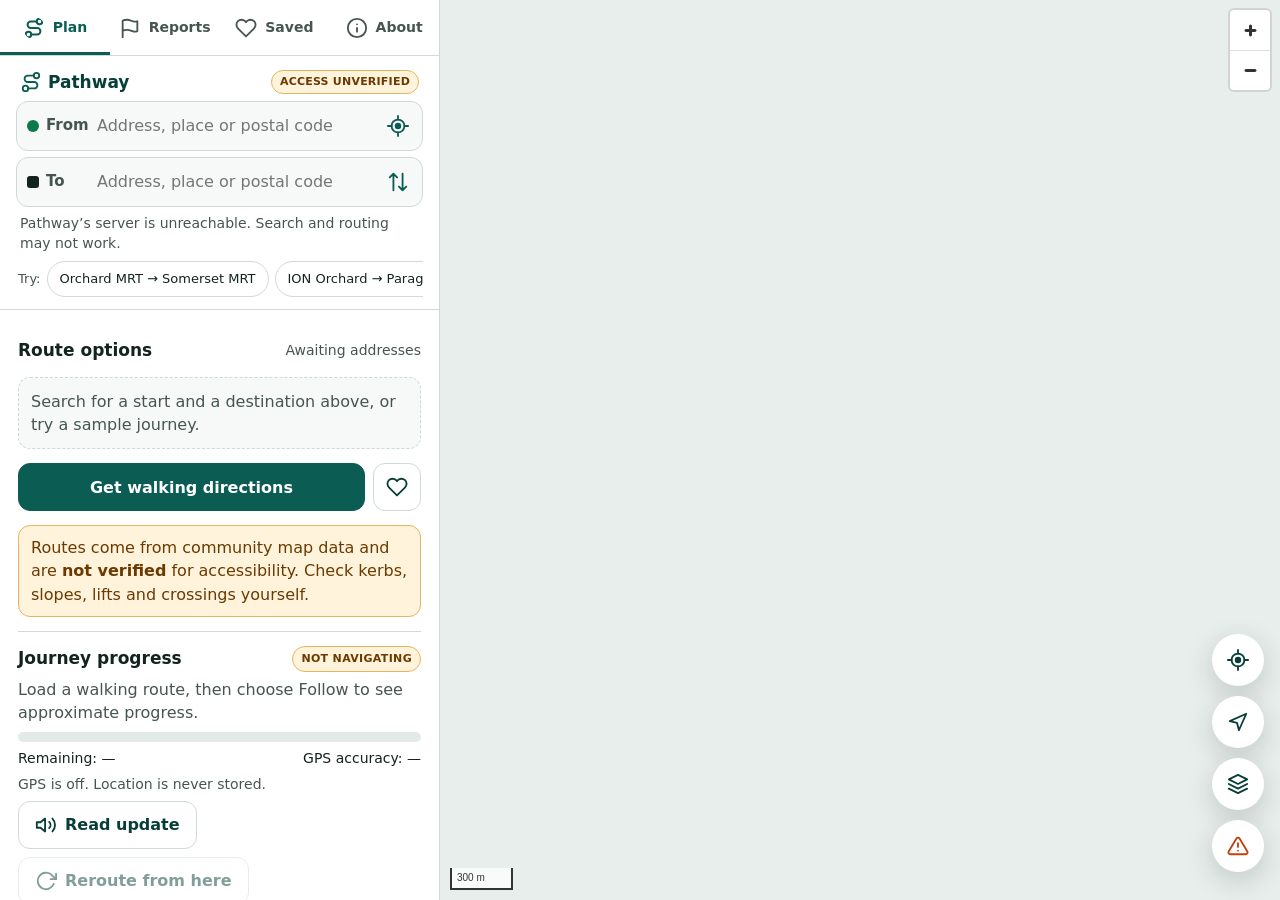
==== public/index.html @ 09c5657a "Make Pathway cloud-deployable, mobile-first and keyless by default Deployment - Move the static app " ====
<!doctype html>
<html lang="en-SG">
<head>
<meta charset="utf-8">
<meta name="viewport" content="width=device-width,initial-scale=1,viewport-fit=cover">
<meta name="theme-color" content="#0b5d53">
<meta name="description" content="Pathway: accessibility-first walking routes in Singapore. Compare step-free and standard routes, with honest information about what is and isn't verified.">
<title>Pathway — accessible walking routes in Singapore</title>
<link rel="icon" href="data:image/svg+xml,%3Csvg xmlns='http://www.w3.org/2000/svg' viewBox='0 0 32 32'%3E%3Crect width='32' height='32' rx='8' fill='%230b5d53'/%3E%3Cpath d='M9 23c4-1 4-6 7-8s7-1 7-6' stroke='white' stroke-width='3' fill='none' stroke-linecap='round'/%3E%3Ccircle cx='9' cy='23' r='2.5' fill='%23ffc35c'/%3E%3C/svg%3E">
<link rel="stylesheet" href="vendor/maplibre-gl-4.7.1/maplibre-gl.css">
<link rel="stylesheet" href="styles.css">
</head>
<body>
<svg width="0" height="0" style="position:absolute" aria-hidden="true" focusable="false">
 <defs>
  <symbol id="i-locate" viewBox="0 0 24 24"><circle cx="12" cy="12" r="7"/><circle cx="12" cy="12" r="2.5" fill="currentColor"/><path d="M12 1v4M12 19v4M1 12h4M19 12h4"/></symbol>
  <symbol id="i-nav" viewBox="0 0 24 24"><path d="M3 11 21 3l-8 18-2-8z"/></symbol>
  <symbol id="i-layers" viewBox="0 0 24 24"><path d="m12 2 10 5-10 5L2 7z"/><path d="m2 17 10 5 10-5M2 12l10 5 10-5"/></symbol>
  <symbol id="i-alert" viewBox="0 0 24 24"><path d="M10.3 3.9 1.8 18a2 2 0 0 0 1.7 3h17a2 2 0 0 0 1.7-3L13.7 3.9a2 2 0 0 0-3.4 0z"/><path d="M12 9v4M12 17h.01"/></symbol>
  <symbol id="i-swap" viewBox="0 0 24 24"><path d="M7 3v18M7 3 3 7M7 3l4 4M17 21V3M17 21l-4-4M17 21l4-4"/></symbol>
  <symbol id="i-heart" viewBox="0 0 24 24"><path d="M20.8 4.6a5.5 5.5 0 0 0-7.8 0L12 5.7l-1-1.1a5.5 5.5 0 0 0-7.8 7.8l1 1.1 7.8 7.7 7.8-7.7 1-1.1a5.5 5.5 0 0 0 0-7.8z"/></symbol>
  <symbol id="i-info" viewBox="0 0 24 24"><circle cx="12" cy="12" r="10"/><path d="M12 16v-4M12 8h.01"/></symbol>
  <symbol id="i-route" viewBox="0 0 24 24"><circle cx="6" cy="19" r="3"/><circle cx="18" cy="5" r="3"/><path d="M9 19h6.5a3.5 3.5 0 0 0 0-7h-7a3.5 3.5 0 0 1 0-7H15"/></symbol>
  <symbol id="i-close" viewBox="0 0 24 24"><path d="M18 6 6 18M6 6l12 12"/></symbol>
  <symbol id="i-speaker" viewBox="0 0 24 24"><path d="M11 5 6 9H2v6h4l5 4z"/><path d="M15.5 8.5a5 5 0 0 1 0 7M19 5a10 10 0 0 1 0 14"/></symbol>
  <symbol id="i-refresh" viewBox="0 0 24 24"><path d="M23 4v6h-6"/><path d="M20.5 15a9 9 0 1 1-2.1-9.4L23 10"/></symbol>
  <symbol id="i-chevron" viewBox="0 0 24 24"><path d="m6 15 6-6 6 6"/></symbol>
  <symbol id="i-flag" viewBox="0 0 24 24"><path d="M4 22V4s1.5-1 5-1 5 2 8 2 3-.5 3-.5v11s-1 .5-3 .5-5-2-8-2-5 1-5 1"/></symbol>
 </defs>
</svg>

<a class="skip-link" href="#sheet-content">Skip to journey details</a>
<h1 class="visually-hidden">Pathway — accessibility-first walking routes in Singapore</h1>

<div class="app" id="app" data-sheet="peek" data-page="planner">
 <div id="map" role="region" aria-label="Map. Every route on the map is also described as text in the journey panel.">
  <div class="map-fallback"><p>Loading Singapore map…</p></div>
 </div>

 <div id="offline-banner" class="banner hidden" role="alert">You're offline. Search and routing need a connection; saved journeys are still available.</div>

 <div class="map-fabs" role="group" aria-label="Map controls">
  <button type="button" id="locate" class="fab" aria-label="Show my location on the map"><svg class="icon"><use href="#i-locate"/></svg></button>
  <button type="button" id="follow-gps" class="fab" aria-pressed="false" aria-label="Follow my location along the route"><svg class="icon"><use href="#i-nav"/></svg></button>
  <button type="button" id="layers" class="fab" aria-expanded="false" aria-controls="layer-menu" aria-label="Map style and layers"><svg class="icon"><use href="#i-layers"/></svg></button>
  <button type="button" id="report" class="fab fab-warn" aria-label="Report an obstacle"><svg class="icon"><use href="#i-alert"/></svg></button>
  <div id="layer-menu" class="layer-menu hidden" role="group" aria-label="Map style">
   <p class="menu-title">Map style</p>
   <button type="button" id="provider-liberty" class="menu-item" aria-pressed="true">Streets <small>OpenFreeMap</small></button>
   <button type="button" id="provider-positron" class="menu-item" aria-pressed="false">Minimal <small>OpenFreeMap</small></button>
   <button type="button" id="provider-onemap" class="menu-item" aria-pressed="false">OneMap <small>Singapore Land Authority</small></button>
   <label class="menu-check"><input type="checkbox" id="show-reports" checked> Show barrier reports <small>(unverified)</small></label>
  </div>
 </div>

 <div class="panel" id="panel">
  <header class="search-card" id="search-card">
   <div class="brand-row">
    <span class="brand"><svg class="icon brand-mark" aria-hidden="true"><use href="#i-route"/></svg>Pathway</span>
    <span class="pill" id="service-mode">ACCESS UNVERIFIED</span>
   </div>
   <form id="search-form" role="search" aria-label="Plan a walking route" novalidate>
    <div class="search-fields">
     <div class="field-row">
      <label for="start-search" class="field-label"><span class="dot dot-a" aria-hidden="true"></span>From</label>
      <input id="start-search" type="text" inputmode="search" enterkeyhint="search" placeholder="Address, place or postal code" autocomplete="off" autocapitalize="words" spellcheck="false"
             role="combobox" aria-autocomplete="list" aria-expanded="false" aria-controls="start-suggestions" aria-describedby="search-help">
      <button type="button" id="gps-start" class="icon-btn" aria-label="Use my current location as the starting point"><svg class="icon"><use href="#i-locate"/></svg></button>
     </div>
     <div id="start-suggestions" class="suggestions hidden" role="listbox" aria-label="Starting point suggestions"></div>
     <div class="field-row">
      <label for="end-search" class="field-label"><span class="dot dot-b" aria-hidden="true"></span>To</label>
      <input id="end-search" type="text" inputmode="search" enterkeyhint="search" placeholder="Address, place or postal code" autocomplete="off" autocapitalize="words" spellcheck="false"
             role="combobox" aria-autocomplete="list" aria-expanded="false" aria-controls="end-suggestions" aria-describedby="search-help">
      <button type="button" id="swap-address" class="icon-btn" aria-label="Swap start and destination"><svg class="icon"><use href="#i-swap"/></svg></button>
     </div>
     <div id="end-suggestions" class="suggestions hidden" role="listbox" aria-label="Destination suggestions"></div>
    </div>
    <p id="search-help" class="visually-hidden">Type at least 2 characters, such as a street address, a six-digit postal code, a building or a landmark. Use the arrow keys to choose a suggestion.</p>
   </form>
   <p class="status-line" id="address-status" role="status" aria-live="polite"></p>
   <div class="quick-picks" id="demo-fields" role="group" aria-label="Sample places">
    <span class="quick-label">Try:</span>
    <button type="button" class="chip-sm" data-sample="orchard">Orchard MRT → Somerset MRT</button>
    <button type="button" class="chip-sm" data-sample="ion">ION Orchard → Paragon</button>
   </div>
  </header>

  <section class="sheet" id="sheet" aria-label="Journey panel">
   <button type="button" class="sheet-handle" id="sheet-handle" aria-expanded="false" aria-controls="sheet-content">
    <span class="grip" aria-hidden="true"></span><span class="visually-hidden" id="sheet-handle-label">Expand journey panel</span>
   </button>
   <div class="sheet-content" id="sheet-content" tabindex="-1">

    <section id="planner" class="page" aria-labelledby="planner-heading">
     <h2 id="planner-heading" class="visually-hidden">Plan a route</h2>

     <div class="row-between"><h3 class="h3">Route options</h3><span class="muted small" id="route-source">Awaiting addresses</span></div>
     <div id="routes" class="routes" aria-live="polite"></div>
     <div class="cta-row">
      <button type="button" id="plan" class="btn primary">Get walking directions</button>
      <button type="button" id="save" class="btn icon-only" aria-label="Save this journey"><svg class="icon"><use href="#i-heart"/></svg></button>
     </div>
     <p class="callout" id="safety">Routes come from community map data and are <strong>not verified</strong> for accessibility. Check kerbs, slopes, lifts and crossings yourself.</p>

     <section class="journey" id="journey-preview" aria-labelledby="journey-heading">
      <div class="row-between"><h3 class="h3" id="journey-heading">Journey progress</h3><span class="flag" id="journey-badge">NOT NAVIGATING</span></div>
      <p id="journey-message" class="muted" role="status" aria-live="polite">Load a walking route, then choose Follow to see approximate progress.</p>
      <div class="meter" role="progressbar" id="journey-progress" aria-label="Estimated journey progress" aria-valuemin="0" aria-valuemax="100" aria-valuenow="0"><div id="journey-fill"></div></div>
      <div class="journey-stats"><span id="journey-distance">Remaining: —</span><span id="journey-accuracy">GPS accuracy: —</span></div>
      <p id="gps-status" class="small muted" role="status" aria-live="polite">GPS is off. Location is never stored.</p>
      <div class="btn-row">
       <button type="button" id="journey-announce" class="btn"><svg class="icon"><use href="#i-speaker"/></svg>Read update</button>
       <button type="button" id="journey-recalculate" class="btn" disabled><svg class="icon"><use href="#i-refresh"/></svg>Reroute from here</button>
      </div>
     </section>

     <section class="details" aria-labelledby="details-title">
      <div class="row-between"><h3 class="h3" id="details-title">Walking directions</h3><span class="flag" id="verification">NOT VERIFIED</span></div>
      <p id="route-detail" class="muted">Choose a start and destination to see step-by-step directions.</p>
      <ol id="steps" class="steps"></ol>
      <button type="button" id="read-summary" class="btn"><svg class="icon"><use href="#i-speaker"/></svg>Read route aloud</button>
     </section>

     <section class="needs" id="needs" aria-labelledby="needs-heading">
      <h3 class="h3" id="needs-heading">Your needs</h3>
      <p class="muted small">Choose everything that applies. Each option says whether it changes routes today or needs data that isn't available yet. Saved on this device only.</p>
      <div class="chips" role="group" aria-label="Quick setup">
       <button type="button" class="chip" data-access="wheelchair" aria-pressed="false">Wheelchair user</button>
       <button type="button" class="chip" data-access="mobility" aria-pressed="false">Limited mobility</button>
       <button type="button" class="chip" data-access="blind" aria-pressed="false">Blind</button>
       <button type="button" class="chip" data-access="lowvision" aria-pressed="false">Low vision</button>
       <button type="button" class="chip" data-access="hearing" aria-pressed="false">Deaf / hard of hearing</button>
       <button type="button" class="chip" data-access="elderly" aria-pressed="false">Older traveller</button>
       <button type="button" class="chip" data-access="fatigue" aria-pressed="false">Fatigue / need rests</button>
       <button type="button" class="chip" data-access="cognitive" aria-pressed="false">Cognitive / sensory</button>
      </div>
      <div id="pref-groups"></div>
      <p id="accessibility-note" class="callout small" role="status">Preferences never make a route verified-safe.</p>
     </section>
    </section>

    <section id="reports" class="page hidden" aria-labelledby="reports-heading">
     <div class="row-between"><h2 class="h2" id="reports-heading">Barrier reports</h2><button type="button" class="btn primary" id="new-report">New report</button></div>
     <p class="muted">Community observations. Every report is <strong>unverified</strong> and never changes routes automatically.</p>
     <div class="stats"><div class="stat"><strong id="report-count">0</strong><small>Reports shown</small></div><div class="stat"><strong>0</strong><small>Independently verified</small></div></div>
     <p class="callout small hidden" id="storage-note">Reports on this preview are stored temporarily and may disappear. A persistent database hasn't been connected.</p>
     <div class="list" id="report-list" aria-live="polite"></div>
    </section>

    <section id="saved" class="page hidden" aria-labelledby="saved-heading">
     <h2 class="h2" id="saved-heading">Saved journeys</h2>
     <p class="muted">Saved in this browser only. Not shared across devices.</p>
     <div class="list" id="saved-list"></div>
    </section>

    <section id="about" class="page hidden" aria-labelledby="about-heading">
     <h2 class="h2" id="about-heading">About Pathway</h2>
     <p>Pathway helps people with different access needs compare walking routes in Singapore, and is honest about what is known and what still needs verifying.</p>
     <h3 class="h3">What the data can and can't tell you</h3>
     <ul class="plain">
      <li><strong>Step-free route:</strong> uses OpenStreetMap's community-mapped steps, lifts and footpaths through the free Valhalla router. Gaps in map data are possible.</li>
      <li><strong>Not yet available:</strong> live lift status, kerb heights, slope gradients, shelter, tactile paving, rest seating and crossing safety. Pathway shows these as <em>unknown</em>, never as safe.</li>
      <li><strong>Community reports</strong> are shown on the map as unverified observations.</li>
     </ul>
     <h3 class="h3">Sources</h3>
     <p class="small muted" id="provider-info">Map: OpenFreeMap / OneMap © Singapore Land Authority · Search: Photon (komoot), or OneMap when connected · Routing: Valhalla (FOSSGIS) · Data © OpenStreetMap contributors.</p>
     <p class="callout">Pathway is a prototype. Don't rely on it as your only aid for independent navigation or for real-time safety information.</p>
    </section>
   </div>
  </section>

  <nav class="tabbar" aria-label="Main">
   <button type="button" data-page="planner" aria-current="page"><svg class="icon"><use href="#i-route"/></svg><span>Plan</span></button>
   <button type="button" data-page="reports"><svg class="icon"><use href="#i-flag"/></svg><span>Reports</span></button>
   <button type="button" data-page="saved"><svg class="icon"><use href="#i-heart"/></svg><span>Saved</span></button>
   <button type="button" data-page="about"><svg class="icon"><use href="#i-info"/></svg><span>About</span></button>
  </nav>
 </div>
</div>

<div class="modal-shell hidden" id="modal">
 <div class="modal" role="dialog" aria-modal="true" aria-labelledby="modal-title" aria-describedby="modal-desc">
  <div class="row-between"><h2 class="h2" id="modal-title">Report an obstacle</h2><button type="button" class="icon-btn" id="close-modal" aria-label="Close"><svg class="icon"><use href="#i-close"/></svg></button></div>
  <p class="muted small" id="modal-desc">Reports stay unverified until reviewed. Don't include personal information or photos of people.</p>
  <form id="report-form" novalidate>
   <div class="field"><label for="where">Where is it?</label><input id="where" required minlength="3" maxlength="120" placeholder="e.g. Lift at Exit B, Orchard MRT" autocomplete="off"></div>
   <div class="field"><label for="report-pin">Map position</label>
    <select id="report-pin"><option value="center">Centre of the map</option><option value="gps">My current GPS position</option><option value="end">My destination</option><option value="start">My starting point</option><option value="none">Don't add a map position</option></select></div>
   <div class="field"><label for="category">Barrier type</label><select id="category"><option>Lift not working</option><option>Steps / no ramp</option><option>Blocked footpath</option><option>Steep slope</option><option>Uneven pavement</option><option>Crossing difficult</option><option>No shelter</option><option>Other access issue</option></select></div>
   <div class="field"><label for="description">What did you notice?</label><textarea id="description" required minlength="10" maxlength="1000" rows="4" aria-describedby="description-hint description-error"></textarea>
    <p class="small muted" id="description-hint">At least 10 characters.</p><p class="field-error hidden" id="description-error"></p></div>
   <div class="btn-row end"><button type="button" class="btn" id="cancel-report">Cancel</button><button type="submit" class="btn primary" id="submit-report">Submit report</button></div>
  </form>
 </div>
</div>

<div id="toast" class="toast" role="status" aria-live="polite" aria-atomic="true"></div>
<div id="sr-alert" class="visually-hidden" role="alert" aria-atomic="true"></div>

<script src="vendor/maplibre-gl-4.7.1/maplibre-gl.js"></script>
<script src="app.js"></script>
</body>
</html>
---- public/vendor/maplibre-gl-4.7.1/maplibre-gl.css ----
.maplibregl-map{font:12px/20px Helvetica Neue,Arial,Helvetica,sans-serif;overflow:hidden;position:relative;-webkit-tap-highlight-color:rgb(0 0 0/0)}.maplibregl-canvas{left:0;position:absolute;top:0}.maplibregl-map:fullscreen{height:100%;width:100%}.maplibregl-ctrl-group button.maplibregl-ctrl-compass{touch-action:none}.maplibregl-canvas-container.maplibregl-interactive,.maplibregl-ctrl-group button.maplibregl-ctrl-compass{cursor:grab;-webkit-user-select:none;-moz-user-select:none;user-select:none}.maplibregl-canvas-container.maplibregl-interactive.maplibregl-track-pointer{cursor:pointer}.maplibregl-canvas-container.maplibregl-interactive:active,.maplibregl-ctrl-group button.maplibregl-ctrl-compass:active{cursor:grabbing}.maplibregl-canvas-container.maplibregl-touch-zoom-rotate,.maplibregl-canvas-container.maplibregl-touch-zoom-rotate .maplibregl-canvas{touch-action:pan-x pan-y}.maplibregl-canvas-container.maplibregl-touch-drag-pan,.maplibregl-canvas-container.maplibregl-touch-drag-pan .maplibregl-canvas{touch-action:pinch-zoom}.maplibregl-canvas-container.maplibregl-touch-zoom-rotate.maplibregl-touch-drag-pan,.maplibregl-canvas-container.maplibregl-touch-zoom-rotate.maplibregl-touch-drag-pan .maplibregl-canvas{touch-action:none}.maplibregl-canvas-container.maplibregl-touch-drag-pan.maplibregl-cooperative-gestures,.maplibregl-canvas-container.maplibregl-touch-drag-pan.maplibregl-cooperative-gestures .maplibregl-canvas{touch-action:pan-x pan-y}.maplibregl-ctrl-bottom-left,.maplibregl-ctrl-bottom-right,.maplibregl-ctrl-top-left,.maplibregl-ctrl-top-right{pointer-events:none;position:absolute;z-index:2}.maplibregl-ctrl-top-left{left:0;top:0}.maplibregl-ctrl-top-right{right:0;top:0}.maplibregl-ctrl-bottom-left{bottom:0;left:0}.maplibregl-ctrl-bottom-right{bottom:0;right:0}.maplibregl-ctrl{clear:both;pointer-events:auto;transform:translate(0)}.maplibregl-ctrl-top-left .maplibregl-ctrl{float:left;margin:10px 0 0 10px}.maplibregl-ctrl-top-right .maplibregl-ctrl{float:right;margin:10px 10px 0 0}.maplibregl-ctrl-bottom-left .maplibregl-ctrl{float:left;margin:0 0 10px 10px}.maplibregl-ctrl-bottom-right .maplibregl-ctrl{float:right;margin:0 10px 10px 0}.maplibregl-ctrl-group{background:#fff;border-radius:4px}.maplibregl-ctrl-group:not(:empty){box-shadow:0 0 0 2px rgba(0,0,0,.1)}@media (forced-colors:active){.maplibregl-ctrl-group:not(:empty){box-shadow:0 0 0 2px ButtonText}}.maplibregl-ctrl-group button{background-color:transparent;border:0;box-sizing:border-box;cursor:pointer;display:block;height:29px;outline:none;padding:0;width:29px}.maplibregl-ctrl-group button+button{border-top:1px solid #ddd}.maplibregl-ctrl button .maplibregl-ctrl-icon{background-position:50%;background-repeat:no-repeat;display:block;height:100%;width:100%}@media (forced-colors:active){.maplibregl-ctrl-icon{background-color:transparent}.maplibregl-ctrl-group button+button{border-top:1px solid ButtonText}}.maplibregl-ctrl button::-moz-focus-inner{border:0;padding:0}.maplibregl-ctrl-attrib-button:focus,.maplibregl-ctrl-group button:focus{box-shadow:0 0 2px 2px #0096ff}.maplibregl-ctrl button:disabled{cursor:not-allowed}.maplibregl-ctrl button:disabled .maplibregl-ctrl-icon{opacity:.25}.maplibregl-ctrl button:not(:disabled):hover{background-color:rgb(0 0 0/5%)}.maplibregl-ctrl-group button:focus:focus-visible{box-shadow:0 0 2px 2px #0096ff}.maplibregl-ctrl-group button:focus:not(:focus-visible){box-shadow:none}.maplibregl-ctrl-group button:focus:first-child{border-radius:4px 4px 0 0}.maplibregl-ctrl-group button:focus:last-child{border-radius:0 0 4px 4px}.maplibregl-ctrl-group button:focus:only-child{border-radius:inherit}.maplibregl-ctrl button.maplibregl-ctrl-zoom-out .maplibregl-ctrl-icon{background-image:url("data:image/svg+xml;charset=utf-8,%3Csvg xmlns='http://www.w3.org/2000/svg' width='29' height='29' fill='%23333' viewBox='0 0 29 29'%3E%3Cpath d='M10 13c-.75 0-1.5.75-1.5 1.5S9.25 16 10 16h9c.75 0 1.5-.75 1.5-1.5S19.75 13 19 13z'/%3E%3C/svg%3E")}.maplibregl-ctrl button.maplibregl-ctrl-zoom-in .maplibregl-ctrl-icon{background-image:url("data:image/svg+xml;charset=utf-8,%3Csvg xmlns='http://www.w3.org/2000/svg' width='29' height='29' fill='%23333' viewBox='0 0 29 29'%3E%3Cpath d='M14.5 8.5c-.75 0-1.5.75-1.5 1.5v3h-3c-.75 0-1.5.75-1.5 1.5S9.25 16 10 16h3v3c0 .75.75 1.5 1.5 1.5S16 19.75 16 19v-3h3c.75 0 1.5-.75 1.5-1.5S19.75 13 19 13h-3v-3c0-.75-.75-1.5-1.5-1.5'/%3E%3C/svg%3E")}@media (forced-colors:active){.maplibregl-ctrl button.maplibregl-ctrl-zoom-out .maplibregl-ctrl-icon{background-image:url("data:image/svg+xml;charset=utf-8,%3Csvg xmlns='http://www.w3.org/2000/svg' width='29' height='29' fill='%23fff' viewBox='0 0 29 29'%3E%3Cpath d='M10 13c-.75 0-1.5.75-1.5 1.5S9.25 16 10 16h9c.75 0 1.5-.75 1.5-1.5S19.75 13 19 13z'/%3E%3C/svg%3E")}.maplibregl-ctrl button.maplibregl-ctrl-zoom-in .maplibregl-ctrl-icon{background-image:url("data:image/svg+xml;charset=utf-8,%3Csvg xmlns='http://www.w3.org/2000/svg' width='29' height='29' fill='%23fff' viewBox='0 0 29 29'%3E%3Cpath d='M14.5 8.5c-.75 0-1.5.75-1.5 1.5v3h-3c-.75 0-1.5.75-1.5 1.5S9.25 16 10 16h3v3c0 .75.75 1.5 1.5 1.5S16 19.75 16 19v-3h3c.75 0 1.5-.75 1.5-1.5S19.75 13 19 13h-3v-3c0-.75-.75-1.5-1.5-1.5'/%3E%3C/svg%3E")}}@media (forced-colors:active) and (prefers-color-scheme:light){.maplibregl-ctrl button.maplibregl-ctrl-zoom-out .maplibregl-ctrl-icon{background-image:url("data:image/svg+xml;charset=utf-8,%3Csvg xmlns='http://www.w3.org/2000/svg' width='29' height='29' viewBox='0 0 29 29'%3E%3Cpath d='M10 13c-.75 0-1.5.75-1.5 1.5S9.25 16 10 16h9c.75 0 1.5-.75 1.5-1.5S19.75 13 19 13z'/%3E%3C/svg%3E")}.maplibregl-ctrl button.maplibregl-ctrl-zoom-in .maplibregl-ctrl-icon{background-image:url("data:image/svg+xml;charset=utf-8,%3Csvg xmlns='http://www.w3.org/2000/svg' width='29' height='29' viewBox='0 0 29 29'%3E%3Cpath d='M14.5 8.5c-.75 0-1.5.75-1.5 1.5v3h-3c-.75 0-1.5.75-1.5 1.5S9.25 16 10 16h3v3c0 .75.75 1.5 1.5 1.5S16 19.75 16 19v-3h3c.75 0 1.5-.75 1.5-1.5S19.75 13 19 13h-3v-3c0-.75-.75-1.5-1.5-1.5'/%3E%3C/svg%3E")}}.maplibregl-ctrl button.maplibregl-ctrl-fullscreen .maplibregl-ctrl-icon{background-image:url("data:image/svg+xml;charset=utf-8,%3Csvg xmlns='http://www.w3.org/2000/svg' width='29' height='29' fill='%23333' viewBox='0 0 29 29'%3E%3Cpath d='M24 16v5.5c0 1.75-.75 2.5-2.5 2.5H16v-1l3-1.5-4-5.5 1-1 5.5 4 1.5-3zM6 16l1.5 3 5.5-4 1 1-4 5.5 3 1.5v1H7.5C5.75 24 5 23.25 5 21.5V16zm7-11v1l-3 1.5 4 5.5-1 1-5.5-4L6 13H5V7.5C5 5.75 5.75 5 7.5 5zm11 2.5c0-1.75-.75-2.5-2.5-2.5H16v1l3 1.5-4 5.5 1 1 5.5-4 1.5 3h1z'/%3E%3C/svg%3E")}.maplibregl-ctrl button.maplibregl-ctrl-shrink .maplibregl-ctrl-icon{background-image:url("data:image/svg+xml;charset=utf-8,%3Csvg xmlns='http://www.w3.org/2000/svg' width='29' height='29' viewBox='0 0 29 29'%3E%3Cpath d='M18.5 16c-1.75 0-2.5.75-2.5 2.5V24h1l1.5-3 5.5 4 1-1-4-5.5 3-1.5v-1zM13 18.5c0-1.75-.75-2.5-2.5-2.5H5v1l3 1.5L4 24l1 1 5.5-4 1.5 3h1zm3-8c0 1.75.75 2.5 2.5 2.5H24v-1l-3-1.5L25 5l-1-1-5.5 4L17 5h-1zM10.5 13c1.75 0 2.5-.75 2.5-2.5V5h-1l-1.5 3L5 4 4 5l4 5.5L5 12v1z'/%3E%3C/svg%3E")}@media (forced-colors:active){.maplibregl-ctrl button.maplibregl-ctrl-fullscreen .maplibregl-ctrl-icon{background-image:url("data:image/svg+xml;charset=utf-8,%3Csvg xmlns='http://www.w3.org/2000/svg' width='29' height='29' fill='%23fff' viewBox='0 0 29 29'%3E%3Cpath d='M24 16v5.5c0 1.75-.75 2.5-2.5 2.5H16v-1l3-1.5-4-5.5 1-1 5.5 4 1.5-3zM6 16l1.5 3 5.5-4 1 1-4 5.5 3 1.5v1H7.5C5.75 24 5 23.25 5 21.5V16zm7-11v1l-3 1.5 4 5.5-1 1-5.5-4L6 13H5V7.5C5 5.75 5.75 5 7.5 5zm11 2.5c0-1.75-.75-2.5-2.5-2.5H16v1l3 1.5-4 5.5 1 1 5.5-4 1.5 3h1z'/%3E%3C/svg%3E")}.maplibregl-ctrl button.maplibregl-ctrl-shrink .maplibregl-ctrl-icon{background-image:url("data:image/svg+xml;charset=utf-8,%3Csvg xmlns='http://www.w3.org/2000/svg' width='29' height='29' fill='%23fff' viewBox='0 0 29 29'%3E%3Cpath d='M18.5 16c-1.75 0-2.5.75-2.5 2.5V24h1l1.5-3 5.5 4 1-1-4-5.5 3-1.5v-1zM13 18.5c0-1.75-.75-2.5-2.5-2.5H5v1l3 1.5L4 24l1 1 5.5-4 1.5 3h1zm3-8c0 1.75.75 2.5 2.5 2.5H24v-1l-3-1.5L25 5l-1-1-5.5 4L17 5h-1zM10.5 13c1.75 0 2.5-.75 2.5-2.5V5h-1l-1.5 3L5 4 4 5l4 5.5L5 12v1z'/%3E%3C/svg%3E")}}@media (forced-colors:active) and (prefers-color-scheme:light){.maplibregl-ctrl button.maplibregl-ctrl-fullscreen .maplibregl-ctrl-icon{background-image:url("data:image/svg+xml;charset=utf-8,%3Csvg xmlns='http://www.w3.org/2000/svg' width='29' height='29' viewBox='0 0 29 29'%3E%3Cpath d='M24 16v5.5c0 1.75-.75 2.5-2.5 2.5H16v-1l3-1.5-4-5.5 1-1 5.5 4 1.5-3zM6 16l1.5 3 5.5-4 1 1-4 5.5 3 1.5v1H7.5C5.75 24 5 23.25 5 21.5V16zm7-11v1l-3 1.5 4 5.5-1 1-5.5-4L6 13H5V7.5C5 5.75 5.75 5 7.5 5zm11 2.5c0-1.75-.75-2.5-2.5-2.5H16v1l3 1.5-4 5.5 1 1 5.5-4 1.5 3h1z'/%3E%3C/svg%3E")}.maplibregl-ctrl button.maplibregl-ctrl-shrink .maplibregl-ctrl-icon{background-image:url("data:image/svg+xml;charset=utf-8,%3Csvg xmlns='http://www.w3.org/2000/svg' width='29' height='29' viewBox='0 0 29 29'%3E%3Cpath d='M18.5 16c-1.75 0-2.5.75-2.5 2.5V24h1l1.5-3 5.5 4 1-1-4-5.5 3-1.5v-1zM13 18.5c0-1.75-.75-2.5-2.5-2.5H5v1l3 1.5L4 24l1 1 5.5-4 1.5 3h1zm3-8c0 1.75.75 2.5 2.5 2.5H24v-1l-3-1.5L25 5l-1-1-5.5 4L17 5h-1zM10.5 13c1.75 0 2.5-.75 2.5-2.5V5h-1l-1.5 3L5 4 4 5l4 5.5L5 12v1z'/%3E%3C/svg%3E")}}.maplibregl-ctrl button.maplibregl-ctrl-compass .maplibregl-ctrl-icon{background-image:url("data:image/svg+xml;charset=utf-8,%3Csvg xmlns='http://www.w3.org/2000/svg' width='29' height='29' fill='%23333' viewBox='0 0 29 29'%3E%3Cpath d='m10.5 14 4-8 4 8z'/%3E%3Cpath fill='%23ccc' d='m10.5 16 4 8 4-8z'/%3E%3C/svg%3E")}@media (forced-colors:active){.maplibregl-ctrl button.maplibregl-ctrl-compass .maplibregl-ctrl-icon{background-image:url("data:image/svg+xml;charset=utf-8,%3Csvg xmlns='http://www.w3.org/2000/svg' width='29' height='29' fill='%23fff' viewBox='0 0 29 29'%3E%3Cpath d='m10.5 14 4-8 4 8z'/%3E%3Cpath fill='%23ccc' d='m10.5 16 4 8 4-8z'/%3E%3C/svg%3E")}}@media (forced-colors:active) and (prefers-color-scheme:light){.maplibregl-ctrl button.maplibregl-ctrl-compass .maplibregl-ctrl-icon{background-image:url("data:image/svg+xml;charset=utf-8,%3Csvg xmlns='http://www.w3.org/2000/svg' width='29' height='29' viewBox='0 0 29 29'%3E%3Cpath d='m10.5 14 4-8 4 8z'/%3E%3Cpath fill='%23ccc' d='m10.5 16 4 8 4-8z'/%3E%3C/svg%3E")}}.maplibregl-ctrl button.maplibregl-ctrl-terrain .maplibregl-ctrl-icon{background-image:url("data:image/svg+xml;charset=utf-8,%3Csvg xmlns='http://www.w3.org/2000/svg' width='22' height='22' fill='%23333' viewBox='0 0 22 22'%3E%3Cpath d='m1.754 13.406 4.453-4.851 3.09 3.09 3.281 3.277.969-.969-3.309-3.312 3.844-4.121 6.148 6.886h1.082v-.855l-7.207-8.07-4.84 5.187L6.169 6.57l-5.48 5.965v.871ZM.688 16.844h20.625v1.375H.688Zm0 0'/%3E%3C/svg%3E")}.maplibregl-ctrl button.maplibregl-ctrl-terrain-enabled .maplibregl-ctrl-icon{background-image:url("data:image/svg+xml;charset=utf-8,%3Csvg xmlns='http://www.w3.org/2000/svg' width='22' height='22' fill='%2333b5e5' viewBox='0 0 22 22'%3E%3Cpath d='m1.754 13.406 4.453-4.851 3.09 3.09 3.281 3.277.969-.969-3.309-3.312 3.844-4.121 6.148 6.886h1.082v-.855l-7.207-8.07-4.84 5.187L6.169 6.57l-5.48 5.965v.871ZM.688 16.844h20.625v1.375H.688Zm0 0'/%3E%3C/svg%3E")}.maplibregl-ctrl button.maplibregl-ctrl-geolocate .maplibregl-ctrl-icon{background-image:url("data:image/svg+xml;charset=utf-8,%3Csvg xmlns='http://www.w3.org/2000/svg' width='29' height='29' fill='%23333' viewBox='0 0 20 20'%3E%3Cpath d='M10 4C9 4 9 5 9 5v.1A5 5 0 0 0 5.1 9H5s-1 0-1 1 1 1 1 1h.1A5 5 0 0 0 9 14.9v.1s0 1 1 1 1-1 1-1v-.1a5 5 0 0 0 3.9-3.9h.1s1 0 1-1-1-1-1-1h-.1A5 5 0 0 0 11 5.1V5s0-1-1-1m0 2.5a3.5 3.5 0 1 1 0 7 3.5 3.5 0 1 1 0-7'/%3E%3Ccircle cx='10' cy='10' r='2'/%3E%3C/svg%3E")}.maplibregl-ctrl button.maplibregl-ctrl-geolocate:disabled .maplibregl-ctrl-icon{background-image:url("data:image/svg+xml;charset=utf-8,%3Csvg xmlns='http://www.w3.org/2000/svg' width='29' height='29' fill='%23aaa' viewBox='0 0 20 20'%3E%3Cpath d='M10 4C9 4 9 5 9 5v.1A5 5 0 0 0 5.1 9H5s-1 0-1 1 1 1 1 1h.1A5 5 0 0 0 9 14.9v.1s0 1 1 1 1-1 1-1v-.1a5 5 0 0 0 3.9-3.9h.1s1 0 1-1-1-1-1-1h-.1A5 5 0 0 0 11 5.1V5s0-1-1-1m0 2.5a3.5 3.5 0 1 1 0 7 3.5 3.5 0 1 1 0-7'/%3E%3Ccircle cx='10' cy='10' r='2'/%3E%3Cpath fill='red' d='m14 5 1 1-9 9-1-1z'/%3E%3C/svg%3E")}.maplibregl-ctrl button.maplibregl-ctrl-geolocate.maplibregl-ctrl-geolocate-active .maplibregl-ctrl-icon{background-image:url("data:image/svg+xml;charset=utf-8,%3Csvg xmlns='http://www.w3.org/2000/svg' width='29' height='29' fill='%2333b5e5' viewBox='0 0 20 20'%3E%3Cpath d='M10 4C9 4 9 5 9 5v.1A5 5 0 0 0 5.1 9H5s-1 0-1 1 1 1 1 1h.1A5 5 0 0 0 9 14.9v.1s0 1 1 1 1-1 1-1v-.1a5 5 0 0 0 3.9-3.9h.1s1 0 1-1-1-1-1-1h-.1A5 5 0 0 0 11 5.1V5s0-1-1-1m0 2.5a3.5 3.5 0 1 1 0 7 3.5 3.5 0 1 1 0-7'/%3E%3Ccircle cx='10' cy='10' r='2'/%3E%3C/svg%3E")}.maplibregl-ctrl button.maplibregl-ctrl-geolocate.maplibregl-ctrl-geolocate-active-error .maplibregl-ctrl-icon{background-image:url("data:image/svg+xml;charset=utf-8,%3Csvg xmlns='http://www.w3.org/2000/svg' width='29' height='29' fill='%23e58978' viewBox='0 0 20 20'%3E%3Cpath d='M10 4C9 4 9 5 9 5v.1A5 5 0 0 0 5.1 9H5s-1 0-1 1 1 1 1 1h.1A5 5 0 0 0 9 14.9v.1s0 1 1 1 1-1 1-1v-.1a5 5 0 0 0 3.9-3.9h.1s1 0 1-1-1-1-1-1h-.1A5 5 0 0 0 11 5.1V5s0-1-1-1m0 2.5a3.5 3.5 0 1 1 0 7 3.5 3.5 0 1 1 0-7'/%3E%3Ccircle cx='10' cy='10' r='2'/%3E%3C/svg%3E")}.maplibregl-ctrl button.maplibregl-ctrl-geolocate.maplibregl-ctrl-geolocate-background .maplibregl-ctrl-icon{background-image:url("data:image/svg+xml;charset=utf-8,%3Csvg xmlns='http://www.w3.org/2000/svg' width='29' height='29' fill='%2333b5e5' viewBox='0 0 20 20'%3E%3Cpath d='M10 4C9 4 9 5 9 5v.1A5 5 0 0 0 5.1 9H5s-1 0-1 1 1 1 1 1h.1A5 5 0 0 0 9 14.9v.1s0 1 1 1 1-1 1-1v-.1a5 5 0 0 0 3.9-3.9h.1s1 0 1-1-1-1-1-1h-.1A5 5 0 0 0 11 5.1V5s0-1-1-1m0 2.5a3.5 3.5 0 1 1 0 7 3.5 3.5 0 1 1 0-7'/%3E%3C/svg%3E")}.maplibregl-ctrl button.maplibregl-ctrl-geolocate.maplibregl-ctrl-geolocate-background-error .maplibregl-ctrl-icon{background-image:url("data:image/svg+xml;charset=utf-8,%3Csvg xmlns='http://www.w3.org/2000/svg' width='29' height='29' fill='%23e54e33' viewBox='0 0 20 20'%3E%3Cpath d='M10 4C9 4 9 5 9 5v.1A5 5 0 0 0 5.1 9H5s-1 0-1 1 1 1 1 1h.1A5 5 0 0 0 9 14.9v.1s0 1 1 1 1-1 1-1v-.1a5 5 0 0 0 3.9-3.9h.1s1 0 1-1-1-1-1-1h-.1A5 5 0 0 0 11 5.1V5s0-1-1-1m0 2.5a3.5 3.5 0 1 1 0 7 3.5 3.5 0 1 1 0-7'/%3E%3C/svg%3E")}.maplibregl-ctrl button.maplibregl-ctrl-geolocate.maplibregl-ctrl-geolocate-waiting .maplibregl-ctrl-icon{animation:maplibregl-spin 2s linear infinite}@media (forced-colors:active){.maplibregl-ctrl button.maplibregl-ctrl-geolocate .maplibregl-ctrl-icon{background-image:url("data:image/svg+xml;charset=utf-8,%3Csvg xmlns='http://www.w3.org/2000/svg' width='29' height='29' fill='%23fff' viewBox='0 0 20 20'%3E%3Cpath d='M10 4C9 4 9 5 9 5v.1A5 5 0 0 0 5.1 9H5s-1 0-1 1 1 1 1 1h.1A5 5 0 0 0 9 14.9v.1s0 1 1 1 1-1 1-1v-.1a5 5 0 0 0 3.9-3.9h.1s1 0 1-1-1-1-1-1h-.1A5 5 0 0 0 11 5.1V5s0-1-1-1m0 2.5a3.5 3.5 0 1 1 0 7 3.5 3.5 0 1 1 0-7'/%3E%3Ccircle cx='10' cy='10' r='2'/%3E%3C/svg%3E")}.maplibregl-ctrl button.maplibregl-ctrl-geolocate:disabled .maplibregl-ctrl-icon{background-image:url("data:image/svg+xml;charset=utf-8,%3Csvg xmlns='http://www.w3.org/2000/svg' width='29' height='29' fill='%23999' viewBox='0 0 20 20'%3E%3Cpath d='M10 4C9 4 9 5 9 5v.1A5 5 0 0 0 5.1 9H5s-1 0-1 1 1 1 1 1h.1A5 5 0 0 0 9 14.9v.1s0 1 1 1 1-1 1-1v-.1a5 5 0 0 0 3.9-3.9h.1s1 0 1-1-1-1-1-1h-.1A5 5 0 0 0 11 5.1V5s0-1-1-1m0 2.5a3.5 3.5 0 1 1 0 7 3.5 3.5 0 1 1 0-7'/%3E%3Ccircle cx='10' cy='10' r='2'/%3E%3Cpath fill='red' d='m14 5 1 1-9 9-1-1z'/%3E%3C/svg%3E")}.maplibregl-ctrl button.maplibregl-ctrl-geolocate.maplibregl-ctrl-geolocate-active .maplibregl-ctrl-icon{background-image:url("data:image/svg+xml;charset=utf-8,%3Csvg xmlns='http://www.w3.org/2000/svg' width='29' height='29' fill='%2333b5e5' viewBox='0 0 20 20'%3E%3Cpath d='M10 4C9 4 9 5 9 5v.1A5 5 0 0 0 5.1 9H5s-1 0-1 1 1 1 1 1h.1A5 5 0 0 0 9 14.9v.1s0 1 1 1 1-1 1-1v-.1a5 5 0 0 0 3.9-3.9h.1s1 0 1-1-1-1-1-1h-.1A5 5 0 0 0 11 5.1V5s0-1-1-1m0 2.5a3.5 3.5 0 1 1 0 7 3.5 3.5 0 1 1 0-7'/%3E%3Ccircle cx='10' cy='10' r='2'/%3E%3C/svg%3E")}.maplibregl-ctrl button.maplibregl-ctrl-geolocate.maplibregl-ctrl-geolocate-active-error .maplibregl-ctrl-icon{background-image:url("data:image/svg+xml;charset=utf-8,%3Csvg xmlns='http://www.w3.org/2000/svg' width='29' height='29' fill='%23e58978' viewBox='0 0 20 20'%3E%3Cpath d='M10 4C9 4 9 5 9 5v.1A5 5 0 0 0 5.1 9H5s-1 0-1 1 1 1 1 1h.1A5 5 0 0 0 9 14.9v.1s0 1 1 1 1-1 1-1v-.1a5 5 0 0 0 3.9-3.9h.1s1 0 1-1-1-1-1-1h-.1A5 5 0 0 0 11 5.1V5s0-1-1-1m0 2.5a3.5 3.5 0 1 1 0 7 3.5 3.5 0 1 1 0-7'/%3E%3Ccircle cx='10' cy='10' r='2'/%3E%3C/svg%3E")}.maplibregl-ctrl button.maplibregl-ctrl-geolocate.maplibregl-ctrl-geolocate-background .maplibregl-ctrl-icon{background-image:url("data:image/svg+xml;charset=utf-8,%3Csvg xmlns='http://www.w3.org/2000/svg' width='29' height='29' fill='%2333b5e5' viewBox='0 0 20 20'%3E%3Cpath d='M10 4C9 4 9 5 9 5v.1A5 5 0 0 0 5.1 9H5s-1 0-1 1 1 1 1 1h.1A5 5 0 0 0 9 14.9v.1s0 1 1 1 1-1 1-1v-.1a5 5 0 0 0 3.9-3.9h.1s1 0 1-1-1-1-1-1h-.1A5 5 0 0 0 11 5.1V5s0-1-1-1m0 2.5a3.5 3.5 0 1 1 0 7 3.5 3.5 0 1 1 0-7'/%3E%3C/svg%3E")}.maplibregl-ctrl button.maplibregl-ctrl-geolocate.maplibregl-ctrl-geolocate-background-error .maplibregl-ctrl-icon{background-image:url("data:image/svg+xml;charset=utf-8,%3Csvg xmlns='http://www.w3.org/2000/svg' width='29' height='29' fill='%23e54e33' viewBox='0 0 20 20'%3E%3Cpath d='M10 4C9 4 9 5 9 5v.1A5 5 0 0 0 5.1 9H5s-1 0-1 1 1 1 1 1h.1A5 5 0 0 0 9 14.9v.1s0 1 1 1 1-1 1-1v-.1a5 5 0 0 0 3.9-3.9h.1s1 0 1-1-1-1-1-1h-.1A5 5 0 0 0 11 5.1V5s0-1-1-1m0 2.5a3.5 3.5 0 1 1 0 7 3.5 3.5 0 1 1 0-7'/%3E%3C/svg%3E")}}@media (forced-colors:active) and (prefers-color-scheme:light){.maplibregl-ctrl button.maplibregl-ctrl-geolocate .maplibregl-ctrl-icon{background-image:url("data:image/svg+xml;charset=utf-8,%3Csvg xmlns='http://www.w3.org/2000/svg' width='29' height='29' viewBox='0 0 20 20'%3E%3Cpath d='M10 4C9 4 9 5 9 5v.1A5 5 0 0 0 5.1 9H5s-1 0-1 1 1 1 1 1h.1A5 5 0 0 0 9 14.9v.1s0 1 1 1 1-1 1-1v-.1a5 5 0 0 0 3.9-3.9h.1s1 0 1-1-1-1-1-1h-.1A5 5 0 0 0 11 5.1V5s0-1-1-1m0 2.5a3.5 3.5 0 1 1 0 7 3.5 3.5 0 1 1 0-7'/%3E%3Ccircle cx='10' cy='10' r='2'/%3E%3C/svg%3E")}.maplibregl-ctrl button.maplibregl-ctrl-geolocate:disabled .maplibregl-ctrl-icon{background-image:url("data:image/svg+xml;charset=utf-8,%3Csvg xmlns='http://www.w3.org/2000/svg' width='29' height='29' fill='%23666' viewBox='0 0 20 20'%3E%3Cpath d='M10 4C9 4 9 5 9 5v.1A5 5 0 0 0 5.1 9H5s-1 0-1 1 1 1 1 1h.1A5 5 0 0 0 9 14.9v.1s0 1 1 1 1-1 1-1v-.1a5 5 0 0 0 3.9-3.9h.1s1 0 1-1-1-1-1-1h-.1A5 5 0 0 0 11 5.1V5s0-1-1-1m0 2.5a3.5 3.5 0 1 1 0 7 3.5 3.5 0 1 1 0-7'/%3E%3Ccircle cx='10' cy='10' r='2'/%3E%3Cpath fill='red' d='m14 5 1 1-9 9-1-1z'/%3E%3C/svg%3E")}}@keyframes maplibregl-spin{0%{transform:rotate(0deg)}to{transform:rotate(1turn)}}a.maplibregl-ctrl-logo{background-image:url("data:image/svg+xml;charset=utf-8,%3Csvg xmlns='http://www.w3.org/2000/svg' width='88' height='23' fill='none'%3E%3Cpath fill='%23000' fill-opacity='.4' fill-rule='evenodd' d='M17.408 16.796h-1.827l2.501-12.095h.198l3.324 6.533.988 2.19.988-2.19 3.258-6.533h.181l2.6 12.095h-1.81l-1.218-5.644-.362-1.71-.658 1.71-2.929 5.644h-.098l-2.914-5.644-.757-1.71-.345 1.71zm1.958-3.42-.726 3.663a1.255 1.255 0 0 1-1.232 1.011h-1.827a1.255 1.255 0 0 1-1.229-1.509l2.501-12.095a1.255 1.255 0 0 1 1.23-1.001h.197a1.25 1.25 0 0 1 1.12.685l3.19 6.273 3.125-6.263a1.25 1.25 0 0 1 1.123-.695h.181a1.255 1.255 0 0 1 1.227.991l1.443 6.71a5 5 0 0 1 .314-.787l.009-.016a4.6 4.6 0 0 1 1.777-1.887c.782-.46 1.668-.667 2.611-.667a4.6 4.6 0 0 1 1.7.32l.306.134c.21-.16.474-.256.759-.256h1.694a1.255 1.255 0 0 1 1.212.925 1.255 1.255 0 0 1 1.212-.925h1.711c.284 0 .545.094.755.252.613-.3 1.312-.45 2.075-.45 1.356 0 2.557.445 3.482 1.4q.47.48.763 1.064V4.701a1.255 1.255 0 0 1 1.255-1.255h1.86A1.255 1.255 0 0 1 54.44 4.7v9.194h2.217c.19 0 .37.043.532.118v-4.77c0-.356.147-.678.385-.906a2.42 2.42 0 0 1-.682-1.71c0-.665.267-1.253.735-1.7a2.45 2.45 0 0 1 1.722-.674 2.43 2.43 0 0 1 1.705.675q.318.302.504.683V4.7a1.255 1.255 0 0 1 1.255-1.255h1.744A1.255 1.255 0 0 1 65.812 4.7v3.335a4.8 4.8 0 0 1 1.526-.246c.938 0 1.817.214 2.59.69a4.47 4.47 0 0 1 1.67 1.743v-.98a1.255 1.255 0 0 1 1.256-1.256h1.777c.233 0 .451.064.639.174a3.4 3.4 0 0 1 1.567-.372c.346 0 .861.02 1.285.232a1.25 1.25 0 0 1 .689 1.004 4.7 4.7 0 0 1 .853-.588c.795-.44 1.675-.647 2.61-.647 1.385 0 2.65.39 3.525 1.396.836.938 1.168 2.173 1.168 3.528q-.001.515-.056 1.051a1.255 1.255 0 0 1-.947 1.09l.408.952a1.255 1.255 0 0 1-.477 1.552c-.418.268-.92.463-1.458.612-.613.171-1.304.244-2.049.244-1.06 0-2.043-.207-2.886-.698l-.015-.008c-.798-.48-1.419-1.135-1.818-1.963l-.004-.008a5.8 5.8 0 0 1-.548-2.512q0-.429.053-.843a1.3 1.3 0 0 1-.333-.086l-.166-.004c-.223 0-.426.062-.643.228-.03.024-.142.139-.142.59v3.883a1.255 1.255 0 0 1-1.256 1.256h-1.777a1.255 1.255 0 0 1-1.256-1.256V15.69l-.032.057a4.8 4.8 0 0 1-1.86 1.833 5.04 5.04 0 0 1-2.484.634 4.5 4.5 0 0 1-1.935-.424 1.25 1.25 0 0 1-.764.258h-1.71a1.255 1.255 0 0 1-1.256-1.255V7.687a2.4 2.4 0 0 1-.428.625c.253.23.412.561.412.93v7.553a1.255 1.255 0 0 1-1.256 1.255h-1.843a1.25 1.25 0 0 1-.894-.373c-.228.23-.544.373-.894.373H51.32a1.255 1.255 0 0 1-1.256-1.255v-1.251l-.061.117a4.7 4.7 0 0 1-1.782 1.884 4.77 4.77 0 0 1-2.485.67 5.6 5.6 0 0 1-1.485-.188l.009 2.764a1.255 1.255 0 0 1-1.255 1.259h-1.729a1.255 1.255 0 0 1-1.255-1.255v-3.537a1.255 1.255 0 0 1-1.167.793h-1.679a1.25 1.25 0 0 1-.77-.263 4.5 4.5 0 0 1-1.945.429c-.885 0-1.724-.21-2.495-.632l-.017-.01a5 5 0 0 1-1.081-.836 1.255 1.255 0 0 1-1.254 1.312h-1.81a1.255 1.255 0 0 1-1.228-.99l-.782-3.625-2.044 3.939a1.25 1.25 0 0 1-1.115.676h-.098a1.25 1.25 0 0 1-1.116-.68l-2.061-3.994zM35.92 16.63l.207-.114.223-.15q.493-.356.735-.785l.061-.118.033 1.332h1.678V9.242h-1.694l-.033 1.267q-.133-.329-.526-.658l-.032-.028a3.2 3.2 0 0 0-.668-.428l-.27-.12a3.3 3.3 0 0 0-1.235-.23q-1.136-.001-1.974.493a3.36 3.36 0 0 0-1.3 1.382q-.445.89-.444 2.074 0 1.2.51 2.107a3.8 3.8 0 0 0 1.382 1.381 3.9 3.9 0 0 0 1.893.477q.795 0 1.455-.33zm-2.789-5.38q-.576.675-.575 1.762 0 1.102.559 1.794.576.675 1.645.675a2.25 2.25 0 0 0 .934-.19 2.2 2.2 0 0 0 .468-.29l.178-.161a2.2 2.2 0 0 0 .397-.561q.244-.5.244-1.15v-.115q0-.708-.296-1.267l-.043-.077a2.2 2.2 0 0 0-.633-.709l-.13-.086-.047-.028a2.1 2.1 0 0 0-1.073-.285q-1.052 0-1.629.692zm2.316 2.706c.163-.17.28-.407.28-.83v-.114c0-.292-.06-.508-.15-.68a.96.96 0 0 0-.353-.389.85.85 0 0 0-.464-.127c-.4 0-.56.114-.664.239l-.01.012c-.148.174-.275.45-.275.945 0 .506.122.801.27.99.097.11.266.224.68.224.303 0 .504-.09.687-.269zm7.545 1.705a2.6 2.6 0 0 0 .331.423q.319.33.755.548l.173.074q.65.255 1.49.255 1.02 0 1.844-.493a3.45 3.45 0 0 0 1.316-1.4q.493-.904.493-2.089 0-1.909-.988-2.913-.988-1.02-2.584-1.02-.898 0-1.575.347a3 3 0 0 0-.415.262l-.199.166a3.4 3.4 0 0 0-.64.82V9.242h-1.712v11.553h1.729l-.017-5.134zm.53-1.138q.206.29.48.5l.155.11.053.034q.51.296 1.119.297 1.07 0 1.645-.675.577-.69.576-1.762 0-1.119-.576-1.777-.558-.675-1.645-.675-.435 0-.835.16a2 2 0 0 0-.284.136 2 2 0 0 0-.363.254 2.2 2.2 0 0 0-.46.569l-.082.162a2.6 2.6 0 0 0-.213 1.072v.115q0 .707.296 1.267l.135.211zm.964-.818a1.1 1.1 0 0 0 .367.385.94.94 0 0 0 .476.118c.423 0 .59-.117.687-.23.159-.194.28-.478.28-.95 0-.53-.133-.8-.266-.952l-.021-.025c-.078-.094-.231-.221-.68-.221a1 1 0 0 0-.503.135l-.012.007a.86.86 0 0 0-.335.343c-.073.133-.132.324-.132.614v.115a1.4 1.4 0 0 0 .14.66zm15.7-6.222q.347-.346.346-.856a1.05 1.05 0 0 0-.345-.79 1.18 1.18 0 0 0-.84-.329q-.51 0-.855.33a1.05 1.05 0 0 0-.346.79q0 .51.346.855.345.346.856.346.51 0 .839-.346zm4.337 9.314.033-1.332q.191.403.59.747l.098.081a4 4 0 0 0 .316.224l.223.122a3.2 3.2 0 0 0 1.44.322 3.8 3.8 0 0 0 1.875-.477 3.5 3.5 0 0 0 1.382-1.366q.527-.89.526-2.09 0-1.184-.444-2.073a3.24 3.24 0 0 0-1.283-1.399q-.823-.51-1.942-.51a3.5 3.5 0 0 0-1.527.344l-.086.043-.165.09a3 3 0 0 0-.33.214q-.432.315-.656.707a2 2 0 0 0-.099.198l.082-1.283V4.701h-1.744v12.095zm.473-2.509a2.5 2.5 0 0 0 .566.7q.117.098.245.18l.144.08a2.1 2.1 0 0 0 .975.232q1.07 0 1.645-.675.576-.69.576-1.778 0-1.102-.576-1.777-.56-.691-1.645-.692a2.2 2.2 0 0 0-1.015.235q-.22.113-.415.282l-.15.142a2.1 2.1 0 0 0-.42.594q-.223.479-.223 1.1v.115q0 .705.293 1.26zm2.616-.293c.157-.191.28-.479.28-.967 0-.51-.13-.79-.276-.961l-.021-.026c-.082-.1-.232-.225-.67-.225a.87.87 0 0 0-.681.279l-.012.011c-.154.155-.274.38-.274.807v.115c0 .285.057.499.144.669a1.1 1.1 0 0 0 .367.405c.137.082.28.123.455.123.423 0 .59-.118.686-.23zm8.266-3.013q.345-.13.724-.14l.069-.002q.493 0 .642.099l.247-1.794q-.196-.099-.717-.099a2.3 2.3 0 0 0-.545.063 2 2 0 0 0-.411.148 2.2 2.2 0 0 0-.4.249 2.5 2.5 0 0 0-.485.499 2.7 2.7 0 0 0-.32.581l-.05.137v-1.48h-1.778v7.553h1.777v-3.884q0-.546.159-.943a1.5 1.5 0 0 1 .466-.636 2.5 2.5 0 0 1 .399-.253 2 2 0 0 1 .224-.099zm9.784 2.656.05-.922q0-1.743-.856-2.698-.838-.97-2.584-.97-1.119-.001-2.007.493a3.46 3.46 0 0 0-1.4 1.382q-.493.906-.493 2.106 0 1.07.428 1.975.428.89 1.332 1.432.906.526 2.255.526.973 0 1.668-.185l.044-.012.135-.04q.613-.184.984-.421l-.542-1.267q-.3.162-.642.274l-.297.087q-.51.131-1.3.131-.954 0-1.497-.444a1.6 1.6 0 0 1-.192-.193q-.366-.44-.512-1.234l-.004-.021zm-5.427-1.256-.003.022h3.752v-.138q-.011-.727-.288-1.118a1 1 0 0 0-.156-.176q-.46-.428-1.316-.428-.986 0-1.494.604-.379.45-.494 1.234zm-27.053 2.77V4.7h-1.86v12.095h5.333V15.15zm7.103-5.908v7.553h-1.843V9.242h1.843z'/%3E%3Cpath fill='%23fff' d='m19.63 11.151-.757-1.71-.345 1.71-1.12 5.644h-1.827L18.083 4.7h.197l3.325 6.533.988 2.19.988-2.19L26.839 4.7h.181l2.6 12.095h-1.81l-1.218-5.644-.362-1.71-.658 1.71-2.93 5.644h-.098l-2.913-5.644zm14.836 5.81q-1.02 0-1.893-.478a3.8 3.8 0 0 1-1.381-1.382q-.51-.906-.51-2.106 0-1.185.444-2.074a3.36 3.36 0 0 1 1.3-1.382q.839-.494 1.974-.494a3.3 3.3 0 0 1 1.234.231 3.3 3.3 0 0 1 .97.575q.396.33.527.659l.033-1.267h1.694v7.553H37.18l-.033-1.332q-.279.593-1.02 1.053a3.17 3.17 0 0 1-1.662.444zm.296-1.482q.938 0 1.58-.642.642-.66.642-1.711v-.115q0-.708-.296-1.267a2.2 2.2 0 0 0-.807-.872 2.1 2.1 0 0 0-1.119-.313q-1.053 0-1.629.692-.575.675-.575 1.76 0 1.103.559 1.795.577.675 1.645.675zm6.521-6.237h1.711v1.4q.906-1.597 2.83-1.597 1.596 0 2.584 1.02.988 1.005.988 2.914 0 1.185-.493 2.09a3.46 3.46 0 0 1-1.316 1.399 3.5 3.5 0 0 1-1.844.493q-.954 0-1.662-.329a2.67 2.67 0 0 1-1.086-.97l.017 5.134h-1.728zm4.048 6.22q1.07 0 1.645-.674.577-.69.576-1.762 0-1.119-.576-1.777-.558-.675-1.645-.675-.592 0-1.12.296-.51.28-.822.823-.296.527-.296 1.234v.115q0 .708.296 1.267.313.543.823.855.51.296 1.119.297z'/%3E%3Cpath fill='%23e1e3e9' d='M51.325 4.7h1.86v10.45h3.473v1.646h-5.333zm7.12 4.542h1.843v7.553h-1.843zm.905-1.415a1.16 1.16 0 0 1-.856-.346 1.17 1.17 0 0 1-.346-.856 1.05 1.05 0 0 1 .346-.79q.346-.329.856-.329.494 0 .839.33a1.05 1.05 0 0 1 .345.79 1.16 1.16 0 0 1-.345.855q-.33.346-.84.346zm7.875 9.133a3.17 3.17 0 0 1-1.662-.444q-.723-.46-1.004-1.053l-.033 1.332h-1.71V4.701h1.743v4.657l-.082 1.283q.279-.658 1.086-1.119a3.5 3.5 0 0 1 1.778-.477q1.119 0 1.942.51a3.24 3.24 0 0 1 1.283 1.4q.445.888.444 2.072 0 1.201-.526 2.09a3.5 3.5 0 0 1-1.382 1.366 3.8 3.8 0 0 1-1.876.477zm-.296-1.481q1.069 0 1.645-.675.577-.69.577-1.778 0-1.102-.577-1.776-.56-.691-1.645-.692a2.12 2.12 0 0 0-1.58.659q-.642.641-.642 1.694v.115q0 .71.296 1.267a2.4 2.4 0 0 0 .807.872 2.1 2.1 0 0 0 1.119.313zm5.927-6.237h1.777v1.481q.263-.757.856-1.217a2.14 2.14 0 0 1 1.349-.46q.527 0 .724.098l-.247 1.794q-.149-.099-.642-.099-.774 0-1.416.494-.626.493-.626 1.58v3.883h-1.777V9.242zm9.534 7.718q-1.35 0-2.255-.526-.904-.543-1.332-1.432a4.6 4.6 0 0 1-.428-1.975q0-1.2.493-2.106a3.46 3.46 0 0 1 1.4-1.382q.889-.495 2.007-.494 1.744 0 2.584.97.855.956.856 2.7 0 .444-.05.92h-5.43q.18 1.005.708 1.45.542.443 1.497.443.79 0 1.3-.131a4 4 0 0 0 .938-.362l.542 1.267q-.411.263-1.119.46-.708.198-1.711.197zm1.596-4.558q.016-1.02-.444-1.432-.46-.428-1.316-.428-1.728 0-1.991 1.86z'/%3E%3Cpath d='M5.074 15.948a.484.657 0 0 0-.486.659v1.84a.484.657 0 0 0 .486.659h4.101a.484.657 0 0 0 .486-.659v-1.84a.484.657 0 0 0-.486-.659zm3.56 1.16H5.617v.838h3.017z' style='fill:%23fff;fill-rule:evenodd;stroke-width:1.03600001'/%3E%3Cg style='stroke-width:1.12603545'%3E%3Cpath d='M-9.408-1.416c-3.833-.025-7.056 2.912-7.08 6.615-.02 3.08 1.653 4.832 3.107 6.268.903.892 1.721 1.74 2.32 2.902l-.525-.004c-.543-.003-.992.304-1.24.639a1.87 1.87 0 0 0-.362 1.121l-.011 1.877c-.003.402.104.787.347 1.125.244.338.688.653 1.23.656l4.142.028c.542.003.99-.306 1.238-.641a1.87 1.87 0 0 0 .363-1.121l.012-1.875a1.87 1.87 0 0 0-.348-1.127c-.243-.338-.688-.653-1.23-.656l-.518-.004c.597-1.145 1.425-1.983 2.348-2.87 1.473-1.414 3.18-3.149 3.2-6.226-.016-3.59-2.923-6.684-6.993-6.707m-.006 1.1v.002c3.274.02 5.92 2.532 5.9 5.6-.017 2.706-1.39 4.026-2.863 5.44-1.034.994-2.118 2.033-2.814 3.633-.018.041-.052.055-.075.065q-.013.004-.02.01a.34.34 0 0 1-.226.084.34.34 0 0 1-.224-.086l-.092-.077c-.699-1.615-1.768-2.669-2.781-3.67-1.454-1.435-2.797-2.762-2.78-5.478.02-3.067 2.7-5.545 5.975-5.523m-.02 2.826c-1.62-.01-2.944 1.315-2.955 2.96-.01 1.646 1.295 2.988 2.916 2.999h.002c1.621.01 2.943-1.316 2.953-2.961.011-1.646-1.294-2.988-2.916-2.998m-.005 1.1c1.017.006 1.829.83 1.822 1.89s-.83 1.874-1.848 1.867c-1.018-.006-1.829-.83-1.822-1.89s.83-1.874 1.848-1.868m-2.155 11.857 4.14.025c.271.002.49.305.487.676l-.013 1.875c-.003.37-.224.67-.495.668l-4.14-.025c-.27-.002-.487-.306-.485-.676l.012-1.875c.003-.37.224-.67.494-.668' style='color:%23000;font-style:normal;font-variant:normal;font-weight:400;font-stretch:normal;font-size:medium;line-height:normal;font-family:sans-serif;font-variant-ligatures:normal;font-variant-position:normal;font-variant-caps:normal;font-variant-numeric:normal;font-variant-alternates:normal;font-feature-settings:normal;text-indent:0;text-align:start;text-decoration:none;text-decoration-line:none;text-decoration-style:solid;text-decoration-color:%23000;letter-spacing:normal;word-spacing:normal;text-transform:none;writing-mode:lr-tb;direction:ltr;text-orientation:mixed;dominant-baseline:auto;baseline-shift:baseline;text-anchor:start;white-space:normal;shape-padding:0;clip-rule:evenodd;display:inline;overflow:visible;visibility:visible;opacity:1;isolation:auto;mix-blend-mode:normal;color-interpolation:sRGB;color-interpolation-filters:linearRGB;solid-color:%23000;solid-opacity:1;vector-effect:none;fill:%23000;fill-opacity:.4;fill-rule:evenodd;stroke:none;stroke-width:2.47727823;stroke-linecap:butt;stroke-linejoin:miter;stroke-miterlimit:4;stroke-dasharray:none;stroke-dashoffset:0;stroke-opacity:1;color-rendering:auto;image-rendering:auto;shape-rendering:auto;text-rendering:auto' transform='translate(15.553 2.85)scale(.88807)'/%3E%3Cpath d='M-9.415-.316C-12.69-.338-15.37 2.14-15.39 5.207c-.017 2.716 1.326 4.041 2.78 5.477 1.013 1 2.081 2.055 2.78 3.67l.092.076a.34.34 0 0 0 .225.086.34.34 0 0 0 .227-.083l.019-.01c.022-.009.057-.024.074-.064.697-1.6 1.78-2.64 2.814-3.634 1.473-1.414 2.847-2.733 2.864-5.44.02-3.067-2.627-5.58-5.901-5.601m-.057 8.784c1.621.011 2.944-1.315 2.955-2.96.01-1.646-1.295-2.988-2.916-2.999-1.622-.01-2.945 1.315-2.955 2.96s1.295 2.989 2.916 3' style='clip-rule:evenodd;fill:%23e1e3e9;fill-opacity:1;fill-rule:evenodd;stroke:none;stroke-width:2.47727823;stroke-miterlimit:4;stroke-dasharray:none;stroke-opacity:.4' transform='translate(15.553 2.85)scale(.88807)'/%3E%3Cpath d='M-11.594 15.465c-.27-.002-.492.297-.494.668l-.012 1.876c-.003.371.214.673.485.675l4.14.027c.271.002.492-.298.495-.668l.012-1.877c.003-.37-.215-.672-.485-.674z' style='clip-rule:evenodd;fill:%23fff;fill-opacity:1;fill-rule:evenodd;stroke:none;stroke-width:2.47727823;stroke-miterlimit:4;stroke-dasharray:none;stroke-opacity:.4' transform='translate(15.553 2.85)scale(.88807)'/%3E%3C/g%3E%3C/svg%3E");background-repeat:no-repeat;cursor:pointer;display:block;height:23px;margin:0 0 -4px -4px;overflow:hidden;width:88px}a.maplibregl-ctrl-logo.maplibregl-compact{width:14px}@media (forced-colors:active){a.maplibregl-ctrl-logo{background-color:transparent;background-image:url("data:image/svg+xml;charset=utf-8,%3Csvg xmlns='http://www.w3.org/2000/svg' width='88' height='23' fill='none'%3E%3Cpath fill='%23000' fill-opacity='.4' fill-rule='evenodd' d='M17.408 16.796h-1.827l2.501-12.095h.198l3.324 6.533.988 2.19.988-2.19 3.258-6.533h.181l2.6 12.095h-1.81l-1.218-5.644-.362-1.71-.658 1.71-2.929 5.644h-.098l-2.914-5.644-.757-1.71-.345 1.71zm1.958-3.42-.726 3.663a1.255 1.255 0 0 1-1.232 1.011h-1.827a1.255 1.255 0 0 1-1.229-1.509l2.501-12.095a1.255 1.255 0 0 1 1.23-1.001h.197a1.25 1.25 0 0 1 1.12.685l3.19 6.273 3.125-6.263a1.25 1.25 0 0 1 1.123-.695h.181a1.255 1.255 0 0 1 1.227.991l1.443 6.71a5 5 0 0 1 .314-.787l.009-.016a4.6 4.6 0 0 1 1.777-1.887c.782-.46 1.668-.667 2.611-.667a4.6 4.6 0 0 1 1.7.32l.306.134c.21-.16.474-.256.759-.256h1.694a1.255 1.255 0 0 1 1.212.925 1.255 1.255 0 0 1 1.212-.925h1.711c.284 0 .545.094.755.252.613-.3 1.312-.45 2.075-.45 1.356 0 2.557.445 3.482 1.4q.47.48.763 1.064V4.701a1.255 1.255 0 0 1 1.255-1.255h1.86A1.255 1.255 0 0 1 54.44 4.7v9.194h2.217c.19 0 .37.043.532.118v-4.77c0-.356.147-.678.385-.906a2.42 2.42 0 0 1-.682-1.71c0-.665.267-1.253.735-1.7a2.45 2.45 0 0 1 1.722-.674 2.43 2.43 0 0 1 1.705.675q.318.302.504.683V4.7a1.255 1.255 0 0 1 1.255-1.255h1.744A1.255 1.255 0 0 1 65.812 4.7v3.335a4.8 4.8 0 0 1 1.526-.246c.938 0 1.817.214 2.59.69a4.47 4.47 0 0 1 1.67 1.743v-.98a1.255 1.255 0 0 1 1.256-1.256h1.777c.233 0 .451.064.639.174a3.4 3.4 0 0 1 1.567-.372c.346 0 .861.02 1.285.232a1.25 1.25 0 0 1 .689 1.004 4.7 4.7 0 0 1 .853-.588c.795-.44 1.675-.647 2.61-.647 1.385 0 2.65.39 3.525 1.396.836.938 1.168 2.173 1.168 3.528q-.001.515-.056 1.051a1.255 1.255 0 0 1-.947 1.09l.408.952a1.255 1.255 0 0 1-.477 1.552c-.418.268-.92.463-1.458.612-.613.171-1.304.244-2.049.244-1.06 0-2.043-.207-2.886-.698l-.015-.008c-.798-.48-1.419-1.135-1.818-1.963l-.004-.008a5.8 5.8 0 0 1-.548-2.512q0-.429.053-.843a1.3 1.3 0 0 1-.333-.086l-.166-.004c-.223 0-.426.062-.643.228-.03.024-.142.139-.142.59v3.883a1.255 1.255 0 0 1-1.256 1.256h-1.777a1.255 1.255 0 0 1-1.256-1.256V15.69l-.032.057a4.8 4.8 0 0 1-1.86 1.833 5.04 5.04 0 0 1-2.484.634 4.5 4.5 0 0 1-1.935-.424 1.25 1.25 0 0 1-.764.258h-1.71a1.255 1.255 0 0 1-1.256-1.255V7.687a2.4 2.4 0 0 1-.428.625c.253.23.412.561.412.93v7.553a1.255 1.255 0 0 1-1.256 1.255h-1.843a1.25 1.25 0 0 1-.894-.373c-.228.23-.544.373-.894.373H51.32a1.255 1.255 0 0 1-1.256-1.255v-1.251l-.061.117a4.7 4.7 0 0 1-1.782 1.884 4.77 4.77 0 0 1-2.485.67 5.6 5.6 0 0 1-1.485-.188l.009 2.764a1.255 1.255 0 0 1-1.255 1.259h-1.729a1.255 1.255 0 0 1-1.255-1.255v-3.537a1.255 1.255 0 0 1-1.167.793h-1.679a1.25 1.25 0 0 1-.77-.263 4.5 4.5 0 0 1-1.945.429c-.885 0-1.724-.21-2.495-.632l-.017-.01a5 5 0 0 1-1.081-.836 1.255 1.255 0 0 1-1.254 1.312h-1.81a1.255 1.255 0 0 1-1.228-.99l-.782-3.625-2.044 3.939a1.25 1.25 0 0 1-1.115.676h-.098a1.25 1.25 0 0 1-1.116-.68l-2.061-3.994zM35.92 16.63l.207-.114.223-.15q.493-.356.735-.785l.061-.118.033 1.332h1.678V9.242h-1.694l-.033 1.267q-.133-.329-.526-.658l-.032-.028a3.2 3.2 0 0 0-.668-.428l-.27-.12a3.3 3.3 0 0 0-1.235-.23q-1.136-.001-1.974.493a3.36 3.36 0 0 0-1.3 1.382q-.445.89-.444 2.074 0 1.2.51 2.107a3.8 3.8 0 0 0 1.382 1.381 3.9 3.9 0 0 0 1.893.477q.795 0 1.455-.33zm-2.789-5.38q-.576.675-.575 1.762 0 1.102.559 1.794.576.675 1.645.675a2.25 2.25 0 0 0 .934-.19 2.2 2.2 0 0 0 .468-.29l.178-.161a2.2 2.2 0 0 0 .397-.561q.244-.5.244-1.15v-.115q0-.708-.296-1.267l-.043-.077a2.2 2.2 0 0 0-.633-.709l-.13-.086-.047-.028a2.1 2.1 0 0 0-1.073-.285q-1.052 0-1.629.692zm2.316 2.706c.163-.17.28-.407.28-.83v-.114c0-.292-.06-.508-.15-.68a.96.96 0 0 0-.353-.389.85.85 0 0 0-.464-.127c-.4 0-.56.114-.664.239l-.01.012c-.148.174-.275.45-.275.945 0 .506.122.801.27.99.097.11.266.224.68.224.303 0 .504-.09.687-.269zm7.545 1.705a2.6 2.6 0 0 0 .331.423q.319.33.755.548l.173.074q.65.255 1.49.255 1.02 0 1.844-.493a3.45 3.45 0 0 0 1.316-1.4q.493-.904.493-2.089 0-1.909-.988-2.913-.988-1.02-2.584-1.02-.898 0-1.575.347a3 3 0 0 0-.415.262l-.199.166a3.4 3.4 0 0 0-.64.82V9.242h-1.712v11.553h1.729l-.017-5.134zm.53-1.138q.206.29.48.5l.155.11.053.034q.51.296 1.119.297 1.07 0 1.645-.675.577-.69.576-1.762 0-1.119-.576-1.777-.558-.675-1.645-.675-.435 0-.835.16a2 2 0 0 0-.284.136 2 2 0 0 0-.363.254 2.2 2.2 0 0 0-.46.569l-.082.162a2.6 2.6 0 0 0-.213 1.072v.115q0 .707.296 1.267l.135.211zm.964-.818a1.1 1.1 0 0 0 .367.385.94.94 0 0 0 .476.118c.423 0 .59-.117.687-.23.159-.194.28-.478.28-.95 0-.53-.133-.8-.266-.952l-.021-.025c-.078-.094-.231-.221-.68-.221a1 1 0 0 0-.503.135l-.012.007a.86.86 0 0 0-.335.343c-.073.133-.132.324-.132.614v.115a1.4 1.4 0 0 0 .14.66zm15.7-6.222q.347-.346.346-.856a1.05 1.05 0 0 0-.345-.79 1.18 1.18 0 0 0-.84-.329q-.51 0-.855.33a1.05 1.05 0 0 0-.346.79q0 .51.346.855.345.346.856.346.51 0 .839-.346zm4.337 9.314.033-1.332q.191.403.59.747l.098.081a4 4 0 0 0 .316.224l.223.122a3.2 3.2 0 0 0 1.44.322 3.8 3.8 0 0 0 1.875-.477 3.5 3.5 0 0 0 1.382-1.366q.527-.89.526-2.09 0-1.184-.444-2.073a3.24 3.24 0 0 0-1.283-1.399q-.823-.51-1.942-.51a3.5 3.5 0 0 0-1.527.344l-.086.043-.165.09a3 3 0 0 0-.33.214q-.432.315-.656.707a2 2 0 0 0-.099.198l.082-1.283V4.701h-1.744v12.095zm.473-2.509a2.5 2.5 0 0 0 .566.7q.117.098.245.18l.144.08a2.1 2.1 0 0 0 .975.232q1.07 0 1.645-.675.576-.69.576-1.778 0-1.102-.576-1.777-.56-.691-1.645-.692a2.2 2.2 0 0 0-1.015.235q-.22.113-.415.282l-.15.142a2.1 2.1 0 0 0-.42.594q-.223.479-.223 1.1v.115q0 .705.293 1.26zm2.616-.293c.157-.191.28-.479.28-.967 0-.51-.13-.79-.276-.961l-.021-.026c-.082-.1-.232-.225-.67-.225a.87.87 0 0 0-.681.279l-.012.011c-.154.155-.274.38-.274.807v.115c0 .285.057.499.144.669a1.1 1.1 0 0 0 .367.405c.137.082.28.123.455.123.423 0 .59-.118.686-.23zm8.266-3.013q.345-.13.724-.14l.069-.002q.493 0 .642.099l.247-1.794q-.196-.099-.717-.099a2.3 2.3 0 0 0-.545.063 2 2 0 0 0-.411.148 2.2 2.2 0 0 0-.4.249 2.5 2.5 0 0 0-.485.499 2.7 2.7 0 0 0-.32.581l-.05.137v-1.48h-1.778v7.553h1.777v-3.884q0-.546.159-.943a1.5 1.5 0 0 1 .466-.636 2.5 2.5 0 0 1 .399-.253 2 2 0 0 1 .224-.099zm9.784 2.656.05-.922q0-1.743-.856-2.698-.838-.97-2.584-.97-1.119-.001-2.007.493a3.46 3.46 0 0 0-1.4 1.382q-.493.906-.493 2.106 0 1.07.428 1.975.428.89 1.332 1.432.906.526 2.255.526.973 0 1.668-.185l.044-.012.135-.04q.613-.184.984-.421l-.542-1.267q-.3.162-.642.274l-.297.087q-.51.131-1.3.131-.954 0-1.497-.444a1.6 1.6 0 0 1-.192-.193q-.366-.44-.512-1.234l-.004-.021zm-5.427-1.256-.003.022h3.752v-.138q-.011-.727-.288-1.118a1 1 0 0 0-.156-.176q-.46-.428-1.316-.428-.986 0-1.494.604-.379.45-.494 1.234zm-27.053 2.77V4.7h-1.86v12.095h5.333V15.15zm7.103-5.908v7.553h-1.843V9.242h1.843z'/%3E%3Cpath fill='%23fff' d='m19.63 11.151-.757-1.71-.345 1.71-1.12 5.644h-1.827L18.083 4.7h.197l3.325 6.533.988 2.19.988-2.19L26.839 4.7h.181l2.6 12.095h-1.81l-1.218-5.644-.362-1.71-.658 1.71-2.93 5.644h-.098l-2.913-5.644zm14.836 5.81q-1.02 0-1.893-.478a3.8 3.8 0 0 1-1.381-1.382q-.51-.906-.51-2.106 0-1.185.444-2.074a3.36 3.36 0 0 1 1.3-1.382q.839-.494 1.974-.494a3.3 3.3 0 0 1 1.234.231 3.3 3.3 0 0 1 .97.575q.396.33.527.659l.033-1.267h1.694v7.553H37.18l-.033-1.332q-.279.593-1.02 1.053a3.17 3.17 0 0 1-1.662.444zm.296-1.482q.938 0 1.58-.642.642-.66.642-1.711v-.115q0-.708-.296-1.267a2.2 2.2 0 0 0-.807-.872 2.1 2.1 0 0 0-1.119-.313q-1.053 0-1.629.692-.575.675-.575 1.76 0 1.103.559 1.795.577.675 1.645.675zm6.521-6.237h1.711v1.4q.906-1.597 2.83-1.597 1.596 0 2.584 1.02.988 1.005.988 2.914 0 1.185-.493 2.09a3.46 3.46 0 0 1-1.316 1.399 3.5 3.5 0 0 1-1.844.493q-.954 0-1.662-.329a2.67 2.67 0 0 1-1.086-.97l.017 5.134h-1.728zm4.048 6.22q1.07 0 1.645-.674.577-.69.576-1.762 0-1.119-.576-1.777-.558-.675-1.645-.675-.592 0-1.12.296-.51.28-.822.823-.296.527-.296 1.234v.115q0 .708.296 1.267.313.543.823.855.51.296 1.119.297z'/%3E%3Cpath fill='%23e1e3e9' d='M51.325 4.7h1.86v10.45h3.473v1.646h-5.333zm7.12 4.542h1.843v7.553h-1.843zm.905-1.415a1.16 1.16 0 0 1-.856-.346 1.17 1.17 0 0 1-.346-.856 1.05 1.05 0 0 1 .346-.79q.346-.329.856-.329.494 0 .839.33a1.05 1.05 0 0 1 .345.79 1.16 1.16 0 0 1-.345.855q-.33.346-.84.346zm7.875 9.133a3.17 3.17 0 0 1-1.662-.444q-.723-.46-1.004-1.053l-.033 1.332h-1.71V4.701h1.743v4.657l-.082 1.283q.279-.658 1.086-1.119a3.5 3.5 0 0 1 1.778-.477q1.119 0 1.942.51a3.24 3.24 0 0 1 1.283 1.4q.445.888.444 2.072 0 1.201-.526 2.09a3.5 3.5 0 0 1-1.382 1.366 3.8 3.8 0 0 1-1.876.477zm-.296-1.481q1.069 0 1.645-.675.577-.69.577-1.778 0-1.102-.577-1.776-.56-.691-1.645-.692a2.12 2.12 0 0 0-1.58.659q-.642.641-.642 1.694v.115q0 .71.296 1.267a2.4 2.4 0 0 0 .807.872 2.1 2.1 0 0 0 1.119.313zm5.927-6.237h1.777v1.481q.263-.757.856-1.217a2.14 2.14 0 0 1 1.349-.46q.527 0 .724.098l-.247 1.794q-.149-.099-.642-.099-.774 0-1.416.494-.626.493-.626 1.58v3.883h-1.777V9.242zm9.534 7.718q-1.35 0-2.255-.526-.904-.543-1.332-1.432a4.6 4.6 0 0 1-.428-1.975q0-1.2.493-2.106a3.46 3.46 0 0 1 1.4-1.382q.889-.495 2.007-.494 1.744 0 2.584.97.855.956.856 2.7 0 .444-.05.92h-5.43q.18 1.005.708 1.45.542.443 1.497.443.79 0 1.3-.131a4 4 0 0 0 .938-.362l.542 1.267q-.411.263-1.119.46-.708.198-1.711.197zm1.596-4.558q.016-1.02-.444-1.432-.46-.428-1.316-.428-1.728 0-1.991 1.86z'/%3E%3Cpath d='M5.074 15.948a.484.657 0 0 0-.486.659v1.84a.484.657 0 0 0 .486.659h4.101a.484.657 0 0 0 .486-.659v-1.84a.484.657 0 0 0-.486-.659zm3.56 1.16H5.617v.838h3.017z' style='fill:%23fff;fill-rule:evenodd;stroke-width:1.03600001'/%3E%3Cg style='stroke-width:1.12603545'%3E%3Cpath d='M-9.408-1.416c-3.833-.025-7.056 2.912-7.08 6.615-.02 3.08 1.653 4.832 3.107 6.268.903.892 1.721 1.74 2.32 2.902l-.525-.004c-.543-.003-.992.304-1.24.639a1.87 1.87 0 0 0-.362 1.121l-.011 1.877c-.003.402.104.787.347 1.125.244.338.688.653 1.23.656l4.142.028c.542.003.99-.306 1.238-.641a1.87 1.87 0 0 0 .363-1.121l.012-1.875a1.87 1.87 0 0 0-.348-1.127c-.243-.338-.688-.653-1.23-.656l-.518-.004c.597-1.145 1.425-1.983 2.348-2.87 1.473-1.414 3.18-3.149 3.2-6.226-.016-3.59-2.923-6.684-6.993-6.707m-.006 1.1v.002c3.274.02 5.92 2.532 5.9 5.6-.017 2.706-1.39 4.026-2.863 5.44-1.034.994-2.118 2.033-2.814 3.633-.018.041-.052.055-.075.065q-.013.004-.02.01a.34.34 0 0 1-.226.084.34.34 0 0 1-.224-.086l-.092-.077c-.699-1.615-1.768-2.669-2.781-3.67-1.454-1.435-2.797-2.762-2.78-5.478.02-3.067 2.7-5.545 5.975-5.523m-.02 2.826c-1.62-.01-2.944 1.315-2.955 2.96-.01 1.646 1.295 2.988 2.916 2.999h.002c1.621.01 2.943-1.316 2.953-2.961.011-1.646-1.294-2.988-2.916-2.998m-.005 1.1c1.017.006 1.829.83 1.822 1.89s-.83 1.874-1.848 1.867c-1.018-.006-1.829-.83-1.822-1.89s.83-1.874 1.848-1.868m-2.155 11.857 4.14.025c.271.002.49.305.487.676l-.013 1.875c-.003.37-.224.67-.495.668l-4.14-.025c-.27-.002-.487-.306-.485-.676l.012-1.875c.003-.37.224-.67.494-.668' style='color:%23000;font-style:normal;font-variant:normal;font-weight:400;font-stretch:normal;font-size:medium;line-height:normal;font-family:sans-serif;font-variant-ligatures:normal;font-variant-position:normal;font-variant-caps:normal;font-variant-numeric:normal;font-variant-alternates:normal;font-feature-settings:normal;text-indent:0;text-align:start;text-decoration:none;text-decoration-line:none;text-decoration-style:solid;text-decoration-color:%23000;letter-spacing:normal;word-spacing:normal;text-transform:none;writing-mode:lr-tb;direction:ltr;text-orientation:mixed;dominant-baseline:auto;baseline-shift:baseline;text-anchor:start;white-space:normal;shape-padding:0;clip-rule:evenodd;display:inline;overflow:visible;visibility:visible;opacity:1;isolation:auto;mix-blend-mode:normal;color-interpolation:sRGB;color-interpolation-filters:linearRGB;solid-color:%23000;solid-opacity:1;vector-effect:none;fill:%23000;fill-opacity:.4;fill-rule:evenodd;stroke:none;stroke-width:2.47727823;stroke-linecap:butt;stroke-linejoin:miter;stroke-miterlimit:4;stroke-dasharray:none;stroke-dashoffset:0;stroke-opacity:1;color-rendering:auto;image-rendering:auto;shape-rendering:auto;text-rendering:auto' transform='translate(15.553 2.85)scale(.88807)'/%3E%3Cpath d='M-9.415-.316C-12.69-.338-15.37 2.14-15.39 5.207c-.017 2.716 1.326 4.041 2.78 5.477 1.013 1 2.081 2.055 2.78 3.67l.092.076a.34.34 0 0 0 .225.086.34.34 0 0 0 .227-.083l.019-.01c.022-.009.057-.024.074-.064.697-1.6 1.78-2.64 2.814-3.634 1.473-1.414 2.847-2.733 2.864-5.44.02-3.067-2.627-5.58-5.901-5.601m-.057 8.784c1.621.011 2.944-1.315 2.955-2.96.01-1.646-1.295-2.988-2.916-2.999-1.622-.01-2.945 1.315-2.955 2.96s1.295 2.989 2.916 3' style='clip-rule:evenodd;fill:%23e1e3e9;fill-opacity:1;fill-rule:evenodd;stroke:none;stroke-width:2.47727823;stroke-miterlimit:4;stroke-dasharray:none;stroke-opacity:.4' transform='translate(15.553 2.85)scale(.88807)'/%3E%3Cpath d='M-11.594 15.465c-.27-.002-.492.297-.494.668l-.012 1.876c-.003.371.214.673.485.675l4.14.027c.271.002.492-.298.495-.668l.012-1.877c.003-.37-.215-.672-.485-.674z' style='clip-rule:evenodd;fill:%23fff;fill-opacity:1;fill-rule:evenodd;stroke:none;stroke-width:2.47727823;stroke-miterlimit:4;stroke-dasharray:none;stroke-opacity:.4' transform='translate(15.553 2.85)scale(.88807)'/%3E%3C/g%3E%3C/svg%3E")}}@media (forced-colors:active) and (prefers-color-scheme:light){a.maplibregl-ctrl-logo{background-image:url("data:image/svg+xml;charset=utf-8,%3Csvg xmlns='http://www.w3.org/2000/svg' width='88' height='23' fill='none'%3E%3Cpath fill='%23000' fill-opacity='.4' fill-rule='evenodd' d='M17.408 16.796h-1.827l2.501-12.095h.198l3.324 6.533.988 2.19.988-2.19 3.258-6.533h.181l2.6 12.095h-1.81l-1.218-5.644-.362-1.71-.658 1.71-2.929 5.644h-.098l-2.914-5.644-.757-1.71-.345 1.71zm1.958-3.42-.726 3.663a1.255 1.255 0 0 1-1.232 1.011h-1.827a1.255 1.255 0 0 1-1.229-1.509l2.501-12.095a1.255 1.255 0 0 1 1.23-1.001h.197a1.25 1.25 0 0 1 1.12.685l3.19 6.273 3.125-6.263a1.25 1.25 0 0 1 1.123-.695h.181a1.255 1.255 0 0 1 1.227.991l1.443 6.71a5 5 0 0 1 .314-.787l.009-.016a4.6 4.6 0 0 1 1.777-1.887c.782-.46 1.668-.667 2.611-.667a4.6 4.6 0 0 1 1.7.32l.306.134c.21-.16.474-.256.759-.256h1.694a1.255 1.255 0 0 1 1.212.925 1.255 1.255 0 0 1 1.212-.925h1.711c.284 0 .545.094.755.252.613-.3 1.312-.45 2.075-.45 1.356 0 2.557.445 3.482 1.4q.47.48.763 1.064V4.701a1.255 1.255 0 0 1 1.255-1.255h1.86A1.255 1.255 0 0 1 54.44 4.7v9.194h2.217c.19 0 .37.043.532.118v-4.77c0-.356.147-.678.385-.906a2.42 2.42 0 0 1-.682-1.71c0-.665.267-1.253.735-1.7a2.45 2.45 0 0 1 1.722-.674 2.43 2.43 0 0 1 1.705.675q.318.302.504.683V4.7a1.255 1.255 0 0 1 1.255-1.255h1.744A1.255 1.255 0 0 1 65.812 4.7v3.335a4.8 4.8 0 0 1 1.526-.246c.938 0 1.817.214 2.59.69a4.47 4.47 0 0 1 1.67 1.743v-.98a1.255 1.255 0 0 1 1.256-1.256h1.777c.233 0 .451.064.639.174a3.4 3.4 0 0 1 1.567-.372c.346 0 .861.02 1.285.232a1.25 1.25 0 0 1 .689 1.004 4.7 4.7 0 0 1 .853-.588c.795-.44 1.675-.647 2.61-.647 1.385 0 2.65.39 3.525 1.396.836.938 1.168 2.173 1.168 3.528q-.001.515-.056 1.051a1.255 1.255 0 0 1-.947 1.09l.408.952a1.255 1.255 0 0 1-.477 1.552c-.418.268-.92.463-1.458.612-.613.171-1.304.244-2.049.244-1.06 0-2.043-.207-2.886-.698l-.015-.008c-.798-.48-1.419-1.135-1.818-1.963l-.004-.008a5.8 5.8 0 0 1-.548-2.512q0-.429.053-.843a1.3 1.3 0 0 1-.333-.086l-.166-.004c-.223 0-.426.062-.643.228-.03.024-.142.139-.142.59v3.883a1.255 1.255 0 0 1-1.256 1.256h-1.777a1.255 1.255 0 0 1-1.256-1.256V15.69l-.032.057a4.8 4.8 0 0 1-1.86 1.833 5.04 5.04 0 0 1-2.484.634 4.5 4.5 0 0 1-1.935-.424 1.25 1.25 0 0 1-.764.258h-1.71a1.255 1.255 0 0 1-1.256-1.255V7.687a2.4 2.4 0 0 1-.428.625c.253.23.412.561.412.93v7.553a1.255 1.255 0 0 1-1.256 1.255h-1.843a1.25 1.25 0 0 1-.894-.373c-.228.23-.544.373-.894.373H51.32a1.255 1.255 0 0 1-1.256-1.255v-1.251l-.061.117a4.7 4.7 0 0 1-1.782 1.884 4.77 4.77 0 0 1-2.485.67 5.6 5.6 0 0 1-1.485-.188l.009 2.764a1.255 1.255 0 0 1-1.255 1.259h-1.729a1.255 1.255 0 0 1-1.255-1.255v-3.537a1.255 1.255 0 0 1-1.167.793h-1.679a1.25 1.25 0 0 1-.77-.263 4.5 4.5 0 0 1-1.945.429c-.885 0-1.724-.21-2.495-.632l-.017-.01a5 5 0 0 1-1.081-.836 1.255 1.255 0 0 1-1.254 1.312h-1.81a1.255 1.255 0 0 1-1.228-.99l-.782-3.625-2.044 3.939a1.25 1.25 0 0 1-1.115.676h-.098a1.25 1.25 0 0 1-1.116-.68l-2.061-3.994zM35.92 16.63l.207-.114.223-.15q.493-.356.735-.785l.061-.118.033 1.332h1.678V9.242h-1.694l-.033 1.267q-.133-.329-.526-.658l-.032-.028a3.2 3.2 0 0 0-.668-.428l-.27-.12a3.3 3.3 0 0 0-1.235-.23q-1.136-.001-1.974.493a3.36 3.36 0 0 0-1.3 1.382q-.445.89-.444 2.074 0 1.2.51 2.107a3.8 3.8 0 0 0 1.382 1.381 3.9 3.9 0 0 0 1.893.477q.795 0 1.455-.33zm-2.789-5.38q-.576.675-.575 1.762 0 1.102.559 1.794.576.675 1.645.675a2.25 2.25 0 0 0 .934-.19 2.2 2.2 0 0 0 .468-.29l.178-.161a2.2 2.2 0 0 0 .397-.561q.244-.5.244-1.15v-.115q0-.708-.296-1.267l-.043-.077a2.2 2.2 0 0 0-.633-.709l-.13-.086-.047-.028a2.1 2.1 0 0 0-1.073-.285q-1.052 0-1.629.692zm2.316 2.706c.163-.17.28-.407.28-.83v-.114c0-.292-.06-.508-.15-.68a.96.96 0 0 0-.353-.389.85.85 0 0 0-.464-.127c-.4 0-.56.114-.664.239l-.01.012c-.148.174-.275.45-.275.945 0 .506.122.801.27.99.097.11.266.224.68.224.303 0 .504-.09.687-.269zm7.545 1.705a2.6 2.6 0 0 0 .331.423q.319.33.755.548l.173.074q.65.255 1.49.255 1.02 0 1.844-.493a3.45 3.45 0 0 0 1.316-1.4q.493-.904.493-2.089 0-1.909-.988-2.913-.988-1.02-2.584-1.02-.898 0-1.575.347a3 3 0 0 0-.415.262l-.199.166a3.4 3.4 0 0 0-.64.82V9.242h-1.712v11.553h1.729l-.017-5.134zm.53-1.138q.206.29.48.5l.155.11.053.034q.51.296 1.119.297 1.07 0 1.645-.675.577-.69.576-1.762 0-1.119-.576-1.777-.558-.675-1.645-.675-.435 0-.835.16a2 2 0 0 0-.284.136 2 2 0 0 0-.363.254 2.2 2.2 0 0 0-.46.569l-.082.162a2.6 2.6 0 0 0-.213 1.072v.115q0 .707.296 1.267l.135.211zm.964-.818a1.1 1.1 0 0 0 .367.385.94.94 0 0 0 .476.118c.423 0 .59-.117.687-.23.159-.194.28-.478.28-.95 0-.53-.133-.8-.266-.952l-.021-.025c-.078-.094-.231-.221-.68-.221a1 1 0 0 0-.503.135l-.012.007a.86.86 0 0 0-.335.343c-.073.133-.132.324-.132.614v.115a1.4 1.4 0 0 0 .14.66zm15.7-6.222q.347-.346.346-.856a1.05 1.05 0 0 0-.345-.79 1.18 1.18 0 0 0-.84-.329q-.51 0-.855.33a1.05 1.05 0 0 0-.346.79q0 .51.346.855.345.346.856.346.51 0 .839-.346zm4.337 9.314.033-1.332q.191.403.59.747l.098.081a4 4 0 0 0 .316.224l.223.122a3.2 3.2 0 0 0 1.44.322 3.8 3.8 0 0 0 1.875-.477 3.5 3.5 0 0 0 1.382-1.366q.527-.89.526-2.09 0-1.184-.444-2.073a3.24 3.24 0 0 0-1.283-1.399q-.823-.51-1.942-.51a3.5 3.5 0 0 0-1.527.344l-.086.043-.165.09a3 3 0 0 0-.33.214q-.432.315-.656.707a2 2 0 0 0-.099.198l.082-1.283V4.701h-1.744v12.095zm.473-2.509a2.5 2.5 0 0 0 .566.7q.117.098.245.18l.144.08a2.1 2.1 0 0 0 .975.232q1.07 0 1.645-.675.576-.69.576-1.778 0-1.102-.576-1.777-.56-.691-1.645-.692a2.2 2.2 0 0 0-1.015.235q-.22.113-.415.282l-.15.142a2.1 2.1 0 0 0-.42.594q-.223.479-.223 1.1v.115q0 .705.293 1.26zm2.616-.293c.157-.191.28-.479.28-.967 0-.51-.13-.79-.276-.961l-.021-.026c-.082-.1-.232-.225-.67-.225a.87.87 0 0 0-.681.279l-.012.011c-.154.155-.274.38-.274.807v.115c0 .285.057.499.144.669a1.1 1.1 0 0 0 .367.405c.137.082.28.123.455.123.423 0 .59-.118.686-.23zm8.266-3.013q.345-.13.724-.14l.069-.002q.493 0 .642.099l.247-1.794q-.196-.099-.717-.099a2.3 2.3 0 0 0-.545.063 2 2 0 0 0-.411.148 2.2 2.2 0 0 0-.4.249 2.5 2.5 0 0 0-.485.499 2.7 2.7 0 0 0-.32.581l-.05.137v-1.48h-1.778v7.553h1.777v-3.884q0-.546.159-.943a1.5 1.5 0 0 1 .466-.636 2.5 2.5 0 0 1 .399-.253 2 2 0 0 1 .224-.099zm9.784 2.656.05-.922q0-1.743-.856-2.698-.838-.97-2.584-.97-1.119-.001-2.007.493a3.46 3.46 0 0 0-1.4 1.382q-.493.906-.493 2.106 0 1.07.428 1.975.428.89 1.332 1.432.906.526 2.255.526.973 0 1.668-.185l.044-.012.135-.04q.613-.184.984-.421l-.542-1.267q-.3.162-.642.274l-.297.087q-.51.131-1.3.131-.954 0-1.497-.444a1.6 1.6 0 0 1-.192-.193q-.366-.44-.512-1.234l-.004-.021zm-5.427-1.256-.003.022h3.752v-.138q-.011-.727-.288-1.118a1 1 0 0 0-.156-.176q-.46-.428-1.316-.428-.986 0-1.494.604-.379.45-.494 1.234zm-27.053 2.77V4.7h-1.86v12.095h5.333V15.15zm7.103-5.908v7.553h-1.843V9.242h1.843z'/%3E%3Cpath fill='%23fff' d='m19.63 11.151-.757-1.71-.345 1.71-1.12 5.644h-1.827L18.083 4.7h.197l3.325 6.533.988 2.19.988-2.19L26.839 4.7h.181l2.6 12.095h-1.81l-1.218-5.644-.362-1.71-.658 1.71-2.93 5.644h-.098l-2.913-5.644zm14.836 5.81q-1.02 0-1.893-.478a3.8 3.8 0 0 1-1.381-1.382q-.51-.906-.51-2.106 0-1.185.444-2.074a3.36 3.36 0 0 1 1.3-1.382q.839-.494 1.974-.494a3.3 3.3 0 0 1 1.234.231 3.3 3.3 0 0 1 .97.575q.396.33.527.659l.033-1.267h1.694v7.553H37.18l-.033-1.332q-.279.593-1.02 1.053a3.17 3.17 0 0 1-1.662.444zm.296-1.482q.938 0 1.58-.642.642-.66.642-1.711v-.115q0-.708-.296-1.267a2.2 2.2 0 0 0-.807-.872 2.1 2.1 0 0 0-1.119-.313q-1.053 0-1.629.692-.575.675-.575 1.76 0 1.103.559 1.795.577.675 1.645.675zm6.521-6.237h1.711v1.4q.906-1.597 2.83-1.597 1.596 0 2.584 1.02.988 1.005.988 2.914 0 1.185-.493 2.09a3.46 3.46 0 0 1-1.316 1.399 3.5 3.5 0 0 1-1.844.493q-.954 0-1.662-.329a2.67 2.67 0 0 1-1.086-.97l.017 5.134h-1.728zm4.048 6.22q1.07 0 1.645-.674.577-.69.576-1.762 0-1.119-.576-1.777-.558-.675-1.645-.675-.592 0-1.12.296-.51.28-.822.823-.296.527-.296 1.234v.115q0 .708.296 1.267.313.543.823.855.51.296 1.119.297z'/%3E%3Cpath fill='%23e1e3e9' d='M51.325 4.7h1.86v10.45h3.473v1.646h-5.333zm7.12 4.542h1.843v7.553h-1.843zm.905-1.415a1.16 1.16 0 0 1-.856-.346 1.17 1.17 0 0 1-.346-.856 1.05 1.05 0 0 1 .346-.79q.346-.329.856-.329.494 0 .839.33a1.05 1.05 0 0 1 .345.79 1.16 1.16 0 0 1-.345.855q-.33.346-.84.346zm7.875 9.133a3.17 3.17 0 0 1-1.662-.444q-.723-.46-1.004-1.053l-.033 1.332h-1.71V4.701h1.743v4.657l-.082 1.283q.279-.658 1.086-1.119a3.5 3.5 0 0 1 1.778-.477q1.119 0 1.942.51a3.24 3.24 0 0 1 1.283 1.4q.445.888.444 2.072 0 1.201-.526 2.09a3.5 3.5 0 0 1-1.382 1.366 3.8 3.8 0 0 1-1.876.477zm-.296-1.481q1.069 0 1.645-.675.577-.69.577-1.778 0-1.102-.577-1.776-.56-.691-1.645-.692a2.12 2.12 0 0 0-1.58.659q-.642.641-.642 1.694v.115q0 .71.296 1.267a2.4 2.4 0 0 0 .807.872 2.1 2.1 0 0 0 1.119.313zm5.927-6.237h1.777v1.481q.263-.757.856-1.217a2.14 2.14 0 0 1 1.349-.46q.527 0 .724.098l-.247 1.794q-.149-.099-.642-.099-.774 0-1.416.494-.626.493-.626 1.58v3.883h-1.777V9.242zm9.534 7.718q-1.35 0-2.255-.526-.904-.543-1.332-1.432a4.6 4.6 0 0 1-.428-1.975q0-1.2.493-2.106a3.46 3.46 0 0 1 1.4-1.382q.889-.495 2.007-.494 1.744 0 2.584.97.855.956.856 2.7 0 .444-.05.92h-5.43q.18 1.005.708 1.45.542.443 1.497.443.79 0 1.3-.131a4 4 0 0 0 .938-.362l.542 1.267q-.411.263-1.119.46-.708.198-1.711.197zm1.596-4.558q.016-1.02-.444-1.432-.46-.428-1.316-.428-1.728 0-1.991 1.86z'/%3E%3Cpath d='M5.074 15.948a.484.657 0 0 0-.486.659v1.84a.484.657 0 0 0 .486.659h4.101a.484.657 0 0 0 .486-.659v-1.84a.484.657 0 0 0-.486-.659zm3.56 1.16H5.617v.838h3.017z' style='fill:%23fff;fill-rule:evenodd;stroke-width:1.03600001'/%3E%3Cg style='stroke-width:1.12603545'%3E%3Cpath d='M-9.408-1.416c-3.833-.025-7.056 2.912-7.08 6.615-.02 3.08 1.653 4.832 3.107 6.268.903.892 1.721 1.74 2.32 2.902l-.525-.004c-.543-.003-.992.304-1.24.639a1.87 1.87 0 0 0-.362 1.121l-.011 1.877c-.003.402.104.787.347 1.125.244.338.688.653 1.23.656l4.142.028c.542.003.99-.306 1.238-.641a1.87 1.87 0 0 0 .363-1.121l.012-1.875a1.87 1.87 0 0 0-.348-1.127c-.243-.338-.688-.653-1.23-.656l-.518-.004c.597-1.145 1.425-1.983 2.348-2.87 1.473-1.414 3.18-3.149 3.2-6.226-.016-3.59-2.923-6.684-6.993-6.707m-.006 1.1v.002c3.274.02 5.92 2.532 5.9 5.6-.017 2.706-1.39 4.026-2.863 5.44-1.034.994-2.118 2.033-2.814 3.633-.018.041-.052.055-.075.065q-.013.004-.02.01a.34.34 0 0 1-.226.084.34.34 0 0 1-.224-.086l-.092-.077c-.699-1.615-1.768-2.669-2.781-3.67-1.454-1.435-2.797-2.762-2.78-5.478.02-3.067 2.7-5.545 5.975-5.523m-.02 2.826c-1.62-.01-2.944 1.315-2.955 2.96-.01 1.646 1.295 2.988 2.916 2.999h.002c1.621.01 2.943-1.316 2.953-2.961.011-1.646-1.294-2.988-2.916-2.998m-.005 1.1c1.017.006 1.829.83 1.822 1.89s-.83 1.874-1.848 1.867c-1.018-.006-1.829-.83-1.822-1.89s.83-1.874 1.848-1.868m-2.155 11.857 4.14.025c.271.002.49.305.487.676l-.013 1.875c-.003.37-.224.67-.495.668l-4.14-.025c-.27-.002-.487-.306-.485-.676l.012-1.875c.003-.37.224-.67.494-.668' style='color:%23000;font-style:normal;font-variant:normal;font-weight:400;font-stretch:normal;font-size:medium;line-height:normal;font-family:sans-serif;font-variant-ligatures:normal;font-variant-position:normal;font-variant-caps:normal;font-variant-numeric:normal;font-variant-alternates:normal;font-feature-settings:normal;text-indent:0;text-align:start;text-decoration:none;text-decoration-line:none;text-decoration-style:solid;text-decoration-color:%23000;letter-spacing:normal;word-spacing:normal;text-transform:none;writing-mode:lr-tb;direction:ltr;text-orientation:mixed;dominant-baseline:auto;baseline-shift:baseline;text-anchor:start;white-space:normal;shape-padding:0;clip-rule:evenodd;display:inline;overflow:visible;visibility:visible;opacity:1;isolation:auto;mix-blend-mode:normal;color-interpolation:sRGB;color-interpolation-filters:linearRGB;solid-color:%23000;solid-opacity:1;vector-effect:none;fill:%23000;fill-opacity:.4;fill-rule:evenodd;stroke:none;stroke-width:2.47727823;stroke-linecap:butt;stroke-linejoin:miter;stroke-miterlimit:4;stroke-dasharray:none;stroke-dashoffset:0;stroke-opacity:1;color-rendering:auto;image-rendering:auto;shape-rendering:auto;text-rendering:auto' transform='translate(15.553 2.85)scale(.88807)'/%3E%3Cpath d='M-9.415-.316C-12.69-.338-15.37 2.14-15.39 5.207c-.017 2.716 1.326 4.041 2.78 5.477 1.013 1 2.081 2.055 2.78 3.67l.092.076a.34.34 0 0 0 .225.086.34.34 0 0 0 .227-.083l.019-.01c.022-.009.057-.024.074-.064.697-1.6 1.78-2.64 2.814-3.634 1.473-1.414 2.847-2.733 2.864-5.44.02-3.067-2.627-5.58-5.901-5.601m-.057 8.784c1.621.011 2.944-1.315 2.955-2.96.01-1.646-1.295-2.988-2.916-2.999-1.622-.01-2.945 1.315-2.955 2.96s1.295 2.989 2.916 3' style='clip-rule:evenodd;fill:%23e1e3e9;fill-opacity:1;fill-rule:evenodd;stroke:none;stroke-width:2.47727823;stroke-miterlimit:4;stroke-dasharray:none;stroke-opacity:.4' transform='translate(15.553 2.85)scale(.88807)'/%3E%3Cpath d='M-11.594 15.465c-.27-.002-.492.297-.494.668l-.012 1.876c-.003.371.214.673.485.675l4.14.027c.271.002.492-.298.495-.668l.012-1.877c.003-.37-.215-.672-.485-.674z' style='clip-rule:evenodd;fill:%23fff;fill-opacity:1;fill-rule:evenodd;stroke:none;stroke-width:2.47727823;stroke-miterlimit:4;stroke-dasharray:none;stroke-opacity:.4' transform='translate(15.553 2.85)scale(.88807)'/%3E%3C/g%3E%3C/svg%3E")}}.maplibregl-ctrl.maplibregl-ctrl-attrib{background-color:hsla(0,0%,100%,.5);margin:0;padding:0 5px}@media screen{.maplibregl-ctrl-attrib.maplibregl-compact{background-color:#fff;border-radius:12px;box-sizing:content-box;color:#000;margin:10px;min-height:20px;padding:2px 24px 2px 0;position:relative}.maplibregl-ctrl-attrib.maplibregl-compact-show{padding:2px 28px 2px 8px;visibility:visible}.maplibregl-ctrl-bottom-left>.maplibregl-ctrl-attrib.maplibregl-compact-show,.maplibregl-ctrl-top-left>.maplibregl-ctrl-attrib.maplibregl-compact-show{border-radius:12px;padding:2px 8px 2px 28px}.maplibregl-ctrl-attrib.maplibregl-compact .maplibregl-ctrl-attrib-inner{display:none}.maplibregl-ctrl-attrib-button{background-color:hsla(0,0%,100%,.5);background-image:url("data:image/svg+xml;charset=utf-8,%3Csvg xmlns='http://www.w3.org/2000/svg' width='24' height='24' fill-rule='evenodd' viewBox='0 0 20 20'%3E%3Cpath d='M4 10a6 6 0 1 0 12 0 6 6 0 1 0-12 0m5-3a1 1 0 1 0 2 0 1 1 0 1 0-2 0m0 3a1 1 0 1 1 2 0v3a1 1 0 1 1-2 0'/%3E%3C/svg%3E");border:0;border-radius:12px;box-sizing:border-box;cursor:pointer;display:none;height:24px;outline:none;position:absolute;right:0;top:0;width:24px}.maplibregl-ctrl-attrib summary.maplibregl-ctrl-attrib-button{-webkit-appearance:none;-moz-appearance:none;appearance:none;list-style:none}.maplibregl-ctrl-attrib summary.maplibregl-ctrl-attrib-button::-webkit-details-marker{display:none}.maplibregl-ctrl-bottom-left .maplibregl-ctrl-attrib-button,.maplibregl-ctrl-top-left .maplibregl-ctrl-attrib-button{left:0}.maplibregl-ctrl-attrib.maplibregl-compact .maplibregl-ctrl-attrib-button,.maplibregl-ctrl-attrib.maplibregl-compact-show .maplibregl-ctrl-attrib-inner{display:block}.maplibregl-ctrl-attrib.maplibregl-compact-show .maplibregl-ctrl-attrib-button{background-color:rgb(0 0 0/5%)}.maplibregl-ctrl-bottom-right>.maplibregl-ctrl-attrib.maplibregl-compact:after{bottom:0;right:0}.maplibregl-ctrl-top-right>.maplibregl-ctrl-attrib.maplibregl-compact:after{right:0;top:0}.maplibregl-ctrl-top-left>.maplibregl-ctrl-attrib.maplibregl-compact:after{left:0;top:0}.maplibregl-ctrl-bottom-left>.maplibregl-ctrl-attrib.maplibregl-compact:after{bottom:0;left:0}}@media screen and (forced-colors:active){.maplibregl-ctrl-attrib.maplibregl-compact:after{background-image:url("data:image/svg+xml;charset=utf-8,%3Csvg xmlns='http://www.w3.org/2000/svg' width='24' height='24' fill='%23fff' fill-rule='evenodd' viewBox='0 0 20 20'%3E%3Cpath d='M4 10a6 6 0 1 0 12 0 6 6 0 1 0-12 0m5-3a1 1 0 1 0 2 0 1 1 0 1 0-2 0m0 3a1 1 0 1 1 2 0v3a1 1 0 1 1-2 0'/%3E%3C/svg%3E")}}@media screen and (forced-colors:active) and (prefers-color-scheme:light){.maplibregl-ctrl-attrib.maplibregl-compact:after{background-image:url("data:image/svg+xml;charset=utf-8,%3Csvg xmlns='http://www.w3.org/2000/svg' width='24' height='24' fill-rule='evenodd' viewBox='0 0 20 20'%3E%3Cpath d='M4 10a6 6 0 1 0 12 0 6 6 0 1 0-12 0m5-3a1 1 0 1 0 2 0 1 1 0 1 0-2 0m0 3a1 1 0 1 1 2 0v3a1 1 0 1 1-2 0'/%3E%3C/svg%3E")}}.maplibregl-ctrl-attrib a{color:rgba(0,0,0,.75);text-decoration:none}.maplibregl-ctrl-attrib a:hover{color:inherit;text-decoration:underline}.maplibregl-attrib-empty{display:none}.maplibregl-ctrl-scale{background-color:hsla(0,0%,100%,.75);border:2px solid #333;border-top:#333;box-sizing:border-box;color:#333;font-size:10px;padding:0 5px}.maplibregl-popup{display:flex;left:0;pointer-events:none;position:absolute;top:0;will-change:transform}.maplibregl-popup-anchor-top,.maplibregl-popup-anchor-top-left,.maplibregl-popup-anchor-top-right{flex-direction:column}.maplibregl-popup-anchor-bottom,.maplibregl-popup-anchor-bottom-left,.maplibregl-popup-anchor-bottom-right{flex-direction:column-reverse}.maplibregl-popup-anchor-left{flex-direction:row}.maplibregl-popup-anchor-right{flex-direction:row-reverse}.maplibregl-popup-tip{border:10px solid transparent;height:0;width:0;z-index:1}.maplibregl-popup-anchor-top .maplibregl-popup-tip{align-self:center;border-bottom-color:#fff;border-top:none}.maplibregl-popup-anchor-top-left .maplibregl-popup-tip{align-self:flex-start;border-bottom-color:#fff;border-left:none;border-top:none}.maplibregl-popup-anchor-top-right .maplibregl-popup-tip{align-self:flex-end;border-bottom-color:#fff;border-right:none;border-top:none}.maplibregl-popup-anchor-bottom .maplibregl-popup-tip{align-self:center;border-bottom:none;border-top-color:#fff}.maplibregl-popup-anchor-bottom-left .maplibregl-popup-tip{align-self:flex-start;border-bottom:none;border-left:none;border-top-color:#fff}.maplibregl-popup-anchor-bottom-right .maplibregl-popup-tip{align-self:flex-end;border-bottom:none;border-right:none;border-top-color:#fff}.maplibregl-popup-anchor-left .maplibregl-popup-tip{align-self:center;border-left:none;border-right-color:#fff}.maplibregl-popup-anchor-right .maplibregl-popup-tip{align-self:center;border-left-color:#fff;border-right:none}.maplibregl-popup-close-button{background-color:transparent;border:0;border-radius:0 3px 0 0;cursor:pointer;position:absolute;right:0;top:0}.maplibregl-popup-close-button:hover{background-color:rgb(0 0 0/5%)}.maplibregl-popup-content{background:#fff;border-radius:3px;box-shadow:0 1px 2px rgba(0,0,0,.1);padding:15px 10px;pointer-events:auto;position:relative}.maplibregl-popup-anchor-top-left .maplibregl-popup-content{border-top-left-radius:0}.maplibregl-popup-anchor-top-right .maplibregl-popup-content{border-top-right-radius:0}.maplibregl-popup-anchor-bottom-left .maplibregl-popup-content{border-bottom-left-radius:0}.maplibregl-popup-anchor-bottom-right .maplibregl-popup-content{border-bottom-right-radius:0}.maplibregl-popup-track-pointer{display:none}.maplibregl-popup-track-pointer *{pointer-events:none;-webkit-user-select:none;-moz-user-select:none;user-select:none}.maplibregl-map:hover .maplibregl-popup-track-pointer{display:flex}.maplibregl-map:active .maplibregl-popup-track-pointer{display:none}.maplibregl-marker{left:0;position:absolute;top:0;transition:opacity .2s;will-change:transform}.maplibregl-user-location-dot,.maplibregl-user-location-dot:before{background-color:#1da1f2;border-radius:50%;height:15px;width:15px}.maplibregl-user-location-dot:before{animation:maplibregl-user-location-dot-pulse 2s infinite;content:"";position:absolute}.maplibregl-user-location-dot:after{border:2px solid #fff;border-radius:50%;box-shadow:0 0 3px rgba(0,0,0,.35);box-sizing:border-box;content:"";height:19px;left:-2px;position:absolute;top:-2px;width:19px}@keyframes maplibregl-user-location-dot-pulse{0%{opacity:1;transform:scale(1)}70%{opacity:0;transform:scale(3)}to{opacity:0;transform:scale(1)}}.maplibregl-user-location-dot-stale{background-color:#aaa}.maplibregl-user-location-dot-stale:after{display:none}.maplibregl-user-location-accuracy-circle{background-color:#1da1f233;border-radius:100%;height:1px;width:1px}.maplibregl-crosshair,.maplibregl-crosshair .maplibregl-interactive,.maplibregl-crosshair .maplibregl-interactive:active{cursor:crosshair}.maplibregl-boxzoom{background:#fff;border:2px dotted #202020;height:0;left:0;opacity:.5;position:absolute;top:0;width:0}.maplibregl-cooperative-gesture-screen{align-items:center;background:rgba(0,0,0,.4);color:#fff;display:flex;font-size:1.4em;inset:0;justify-content:center;line-height:1.2;opacity:0;padding:1rem;pointer-events:none;position:absolute;transition:opacity 1s ease 1s;z-index:99999}.maplibregl-cooperative-gesture-screen.maplibregl-show{opacity:1;transition:opacity .05s}.maplibregl-cooperative-gesture-screen .maplibregl-mobile-message{display:none}@media (hover:none),(width <= 480px){.maplibregl-cooperative-gesture-screen .maplibregl-desktop-message{display:none}.maplibregl-cooperative-gesture-screen .maplibregl-mobile-message{display:block}}.maplibregl-pseudo-fullscreen{height:100%!important;left:0!important;position:fixed!important;top:0!important;width:100%!important;z-index:99999}
---- public/styles.css ----
/* Pathway — mobile-first styles. Base = phones (≥320px); enhanced at 600px and 900px. */
:root{
 --bg:#f3f6f5; --surface:#ffffff; --surface-2:#f6f9f8; --ink:#13231f; --muted:#46564f; --line:#cfdad6;
 --brand:#0b5d53; --brand-strong:#073f38; --brand-soft:#e2f1ed; --on-brand:#ffffff;
 --warn-bg:#fff3dc; --warn-ink:#6b3a00; --warn-line:#e7b45d; --danger:#a3261b;
 --focus:#1b4fd6; --dot-a:#0b7a4b; --dot-b:#13231f; --report:#c2410c;
 --radius:16px; --radius-sm:10px; --tap:48px; --shadow:0 8px 28px rgba(9,32,27,.18);
 --tabbar-h:calc(64px + env(safe-area-inset-bottom)); --sheet-h:200px;
 font-family:system-ui,-apple-system,"Segoe UI",Roboto,"Noto Sans",sans-serif;
 font-size:16px; line-height:1.45; color:var(--ink); background:var(--bg);
 -webkit-text-size-adjust:100%;
}
html.pw-large{font-size:19px}
html.pw-contrast{--ink:#000;--muted:#1d1d1d;--line:#000;--brand:#00382f;--brand-strong:#001f1a;--brand-soft:#d8efe9;--warn-ink:#3d1f00;--warn-line:#000;--surface-2:#fff;--focus:#0033cc}
html.pw-contrast .chip,html.pw-contrast .btn,html.pw-contrast .route-card,html.pw-contrast input,html.pw-contrast select,html.pw-contrast textarea,html.pw-contrast .field-row{border-width:2px}
*{box-sizing:border-box}
html,body{margin:0;height:100%;background:var(--bg)}
body{overscroll-behavior:none}
button,input,select,textarea{font:inherit;color:inherit}
button{cursor:pointer}
:focus-visible{outline:3px solid var(--focus);outline-offset:2px;border-radius:6px}
.hidden{display:none!important}
.visually-hidden{position:absolute!important;width:1px;height:1px;padding:0;margin:-1px;overflow:hidden;clip:rect(0 0 0 0);white-space:nowrap;border:0}
.skip-link{position:absolute;left:12px;top:-60px;z-index:100;background:var(--brand);color:var(--on-brand);padding:12px 16px;border-radius:10px;text-decoration:none;font-weight:600}
.skip-link:focus{top:12px}
.icon{width:22px;height:22px;fill:none;stroke:currentColor;stroke-width:2;stroke-linecap:round;stroke-linejoin:round;flex:none}
.muted{color:var(--muted)} .small{font-size:.875rem}
.h2{font-size:1.25rem;margin:0 0 6px} .h3{font-size:1.0625rem;margin:0}
.row-between{display:flex;align-items:center;justify-content:space-between;gap:12px}

/* ---------- layout: phone ---------- */
.app{position:fixed;inset:0;overflow:hidden}
#map{position:absolute;inset:0;background:#e8eeec}
.map-fallback{display:grid;place-items:center;height:100%;padding:24px;text-align:center;color:var(--muted)}
.panel{position:static}

.search-card{position:absolute;z-index:30;top:calc(env(safe-area-inset-top) + 10px);left:10px;right:10px;
 background:var(--surface);border-radius:var(--radius);box-shadow:var(--shadow);padding:10px 10px 8px}
.brand-row{display:flex;align-items:center;justify-content:space-between;padding:0 4px 6px}
.brand{display:flex;align-items:center;gap:6px;font-weight:750;font-size:1.0625rem;color:var(--brand-strong)}
.brand-mark{color:var(--brand)}
.pill{font-size:.6875rem;font-weight:700;letter-spacing:.02em;background:var(--warn-bg);color:var(--warn-ink);border:1px solid var(--warn-line);border-radius:999px;padding:3px 8px}
.search-fields{display:grid;gap:6px}
.field-row{display:grid;grid-template-columns:62px 1fr var(--tap);align-items:center;gap:4px;background:var(--surface-2);border:1px solid var(--line);border-radius:12px;padding-left:10px}
.field-row:focus-within{border-color:var(--brand);box-shadow:0 0 0 2px var(--brand-soft)}
.field-label{display:flex;align-items:center;gap:7px;font-weight:650;font-size:.9375rem;color:var(--muted)}
.dot{width:12px;height:12px;border-radius:50%;flex:none}
.dot-a{background:var(--dot-a)} .dot-b{background:var(--dot-b);border-radius:3px}
.field-row input{min-height:var(--tap);border:0;background:transparent;font-size:1rem;min-width:0;padding:0 4px;outline:none}
.icon-btn{width:var(--tap);height:var(--tap);display:grid;place-items:center;border:0;background:transparent;border-radius:12px;color:var(--brand)}
.icon-btn:hover{background:var(--brand-soft)}
.status-line{margin:6px 4px 0;font-size:.875rem;color:var(--muted);min-height:0}
.status-line:empty{display:none}
.quick-picks{display:flex;gap:6px;overflow-x:auto;padding:8px 2px 2px;scrollbar-width:none;align-items:center}
.quick-label{font-size:.8125rem;color:var(--muted);flex:none}
.chip-sm{flex:none;min-height:36px;padding:0 12px;border-radius:999px;border:1px solid var(--line);background:var(--surface);font-size:.8125rem;white-space:nowrap}
.app.has-route .quick-picks{display:none}

.suggestions{background:var(--surface);border:1px solid var(--line);border-radius:12px;max-height:min(46dvh,360px);overflow:auto;box-shadow:var(--shadow)}
.suggestions [role=option]{display:block;min-height:var(--tap);padding:10px 14px;border-bottom:1px solid var(--line);cursor:pointer}
.suggestions [role=option]:last-child{border-bottom:0}
.suggestions [role=option] strong{display:block;font-weight:650}
.suggestions [role=option] small{color:var(--muted)}
.suggestions [role=option][aria-selected=true],.suggestions [role=option]:hover{background:var(--brand-soft);outline:2px solid var(--brand);outline-offset:-2px}
.suggestions .empty{padding:12px 14px;color:var(--muted)}

/* bottom sheet */
.app[data-sheet=peek]{--sheet-h:190px} .app[data-sheet=half]{--sheet-h:52dvh} .app[data-sheet=full]{--sheet-h:calc(100dvh - var(--tabbar-h) - env(safe-area-inset-top) - 12px)}
.sheet{position:absolute;z-index:40;left:0;right:0;bottom:var(--tabbar-h);height:var(--sheet-h);background:var(--surface);
 border-radius:20px 20px 0 0;box-shadow:0 -6px 24px rgba(9,32,27,.16);display:flex;flex-direction:column;transition:height .25s ease}
.sheet.dragging{transition:none}
.sheet-handle{flex:none;height:44px;border:0;background:transparent;display:grid;place-items:center;touch-action:none;border-radius:20px 20px 0 0}
.grip{width:44px;height:5px;border-radius:3px;background:#9fb0aa}
.sheet-content{flex:1;overflow-y:auto;overscroll-behavior:contain;padding:2px 16px 24px;outline:none}
.sheet-content > .page > * + *{margin-top:14px}
.page > section{border-top:1px solid var(--line);padding-top:14px}

.tabbar{position:absolute;z-index:50;left:0;right:0;bottom:0;height:var(--tabbar-h);padding-bottom:env(safe-area-inset-bottom);
 background:var(--surface);border-top:1px solid var(--line);display:grid;grid-template-columns:repeat(4,1fr)}
.tabbar button{border:0;background:transparent;display:flex;flex-direction:column;align-items:center;justify-content:center;gap:2px;font-size:.75rem;font-weight:600;color:var(--muted);min-height:var(--tap)}
.tabbar button[aria-current=page]{color:var(--brand)}
.tabbar button[aria-current=page] .icon{background:var(--brand-soft);border-radius:999px;padding:3px 14px;width:52px;height:28px;stroke-width:2.2}

.map-fabs{position:absolute;z-index:35;right:10px;bottom:calc(var(--tabbar-h) + var(--sheet-h) + 12px);display:flex;flex-direction:column;gap:10px;transition:bottom .25s ease}
.app[data-sheet=full] .map-fabs{visibility:hidden}
.fab{width:52px;height:52px;border-radius:50%;border:0;background:var(--surface);color:var(--brand-strong);box-shadow:var(--shadow);display:grid;place-items:center}
.fab[aria-pressed=true]{background:var(--brand);color:var(--on-brand)}
.fab-warn{color:var(--report)}
.layer-menu{position:absolute;right:62px;bottom:0;width:250px;background:var(--surface);border-radius:14px;box-shadow:var(--shadow);padding:8px}
.menu-title{margin:4px 8px 6px;font-weight:700;font-size:.875rem}
.menu-item{display:flex;flex-direction:column;align-items:flex-start;width:100%;min-height:var(--tap);border:0;background:transparent;text-align:left;padding:6px 10px;border-radius:10px;font-weight:600}
.menu-item small,.menu-check small{font-weight:400;color:var(--muted);font-size:.75rem}
.menu-item[aria-pressed=true]{background:var(--brand-soft);color:var(--brand-strong)}
.menu-check{display:flex;align-items:center;gap:8px;min-height:var(--tap);padding:0 10px;border-top:1px solid var(--line);margin-top:6px;font-size:.9375rem;flex-wrap:wrap}
.menu-check input{width:22px;height:22px;accent-color:var(--brand)}

.banner{position:absolute;z-index:60;top:calc(env(safe-area-inset-top) + 8px);left:50%;transform:translateX(-50%);width:min(92vw,520px);background:var(--warn-bg);color:var(--warn-ink);border:1px solid var(--warn-line);border-radius:12px;padding:10px 14px;font-weight:600;box-shadow:var(--shadow)}

/* controls */
.btn{min-height:var(--tap);display:inline-flex;align-items:center;justify-content:center;gap:8px;padding:0 16px;border-radius:12px;border:1px solid var(--line);background:var(--surface);font-weight:650;color:var(--brand-strong)}
.btn:hover{background:var(--surface-2)}
.btn[disabled]{opacity:.5;cursor:not-allowed}
.btn.primary{background:var(--brand);border-color:var(--brand);color:var(--on-brand)}
.btn.primary:hover{background:var(--brand-strong)}
.btn.icon-only{width:var(--tap);padding:0}
.btn[aria-busy=true]::before{content:"";width:16px;height:16px;border:2.5px solid currentColor;border-right-color:transparent;border-radius:50%;animation:spin .8s linear infinite}
@keyframes spin{to{transform:rotate(360deg)}}
.cta-row{display:grid;grid-template-columns:1fr var(--tap);gap:8px}
.btn-row{display:flex;flex-wrap:wrap;gap:8px} .btn-row.end{justify-content:flex-end}
.flag{font-size:.6875rem;font-weight:750;letter-spacing:.03em;padding:4px 8px;border-radius:999px;background:var(--warn-bg);color:var(--warn-ink);border:1px solid var(--warn-line);white-space:nowrap}
.flag.ok{background:var(--brand-soft);color:var(--brand-strong);border-color:var(--brand)}
.flag.alert{background:#fde7e4;color:var(--danger);border-color:var(--danger)}
.callout{background:var(--warn-bg);border:1px solid var(--warn-line);color:var(--warn-ink);border-radius:12px;padding:10px 12px;margin:0}
.notice{background:var(--surface-2);border:1px dashed var(--line);border-radius:12px;padding:12px;margin:0;color:var(--muted)}

.routes{display:grid;gap:8px}
.route-card{display:block;width:100%;text-align:left;background:var(--surface);border:1px solid var(--line);border-radius:14px;padding:12px 14px;min-height:var(--tap)}
.route-card[aria-pressed=true]{border:2px solid var(--brand);background:var(--brand-soft);padding:11px 13px}
.route-card .top{display:flex;justify-content:space-between;gap:8px;align-items:baseline}
.route-card .time{font-size:1.375rem;font-weight:750}
.route-card .label{font-weight:700}
.route-card .meta{display:flex;flex-wrap:wrap;gap:4px 12px;margin-top:4px;font-size:.875rem;color:var(--muted)}
.route-card .tag{display:inline-block;margin-top:6px;font-size:.75rem;font-weight:700;color:var(--brand-strong);background:#fff;border:1px solid var(--brand);border-radius:999px;padding:2px 8px}
.route-card .warn{color:var(--warn-ink);font-weight:600}
.skeleton{height:84px;border-radius:14px;background:linear-gradient(90deg,#eef3f1,#f7faf9,#eef3f1);background-size:200% 100%;animation:shimmer 1.2s infinite}
@keyframes shimmer{to{background-position:-200% 0}}

.meter{height:10px;background:#e3ebe8;border-radius:999px;overflow:hidden;margin-top:8px}
#journey-fill{height:100%;width:0;background:var(--brand);transition:width .4s}
.journey-stats{display:flex;justify-content:space-between;flex-wrap:wrap;gap:6px;font-size:.875rem;margin-top:6px;font-variant-numeric:tabular-nums}
.journey p{margin:6px 0}

.steps{list-style:none;margin:10px 0;padding:0;counter-reset:step}
.steps li{display:grid;grid-template-columns:34px 1fr auto;gap:10px;align-items:start;padding:10px 0;border-bottom:1px solid var(--line)}
.steps li::before{counter-increment:step;content:counter(step);display:grid;place-items:center;width:30px;height:30px;border-radius:50%;background:var(--surface-2);border:1px solid var(--line);font-weight:700;font-size:.875rem}
.steps li.current{background:var(--brand-soft);border-radius:10px}
.steps li.current::before{background:var(--brand);color:var(--on-brand);border-color:var(--brand)}
.steps .dist{color:var(--muted);font-size:.875rem;white-space:nowrap;font-variant-numeric:tabular-nums}
.steps .kind{display:inline-block;margin-left:6px;font-size:.6875rem;font-weight:750;padding:1px 6px;border-radius:6px;background:var(--warn-bg);color:var(--warn-ink);border:1px solid var(--warn-line);vertical-align:1px}
.steps .kind.elevator{background:var(--brand-soft);color:var(--brand-strong);border-color:var(--brand)}
.simple .steps li{font-size:1.125rem;padding:14px 0}

.chips{display:flex;flex-wrap:wrap;gap:8px;margin-top:8px}
.chip{min-height:var(--tap);padding:6px 14px;border-radius:999px;border:1px solid var(--line);background:var(--surface);font-weight:600;text-align:left;display:inline-flex;flex-direction:column;justify-content:center}
.chip[aria-pressed=true]{background:var(--brand);border-color:var(--brand);color:var(--on-brand)}
.chip[aria-pressed=true]::before{content:"✓ ";font-weight:800}
.chip small{font-weight:500;font-size:.75rem;opacity:.85}
.pref-group{margin-top:14px}
.pref-group h4{margin:0;font-size:.9375rem}
.legend{display:flex;flex-wrap:wrap;gap:6px 14px;font-size:.8125rem;color:var(--muted);margin-top:6px}

.list{display:grid;gap:8px}
.item{display:grid;grid-template-columns:1fr auto;gap:10px;align-items:start;border:1px solid var(--line);border-radius:14px;padding:12px 14px;background:var(--surface)}
.item p{margin:4px 0 0}
.item .actions{display:flex;flex-direction:column;gap:6px}
.stats{display:grid;grid-template-columns:1fr 1fr;gap:8px}
.stat{border:1px solid var(--line);border-radius:14px;padding:10px 12px;background:var(--surface-2)}
.stat strong{display:block;font-size:1.5rem}
.plain{padding-left:18px} .plain li{margin:6px 0}

/* map markers */
.pin-wrap{width:40px;height:44px;display:grid;place-items:center}
.pin{width:34px;height:34px;border-radius:50% 50% 50% 4px;transform:rotate(-45deg);display:grid;place-items:center;border:3px solid #fff;box-shadow:0 2px 8px rgba(0,0,0,.35);color:#fff;font-weight:800}
.pin span{transform:rotate(45deg);font-size:14px}
.pin-a{background:var(--dot-a)} .pin-b{background:var(--dot-b)}
.gps-dot{width:20px;height:20px;border-radius:50%;background:#1a66d9;border:3px solid #fff;box-shadow:0 0 0 6px rgba(26,102,217,.25)}
.maplibregl-popup-content{font:inherit;font-size:.9375rem;padding:12px 14px;border-radius:12px;max-width:260px}
.maplibregl-ctrl-group button{width:40px;height:40px}

/* modal + toast */
.modal-shell{position:fixed;inset:0;z-index:200;background:rgba(10,25,21,.5);display:flex;align-items:flex-end;justify-content:center}
.modal{background:var(--surface);width:100%;max-height:92dvh;overflow:auto;border-radius:20px 20px 0 0;padding:16px 16px calc(16px + env(safe-area-inset-bottom))}
.field{display:grid;gap:6px;margin-top:12px}
.field label{font-weight:650}
.field input,.field select,.field textarea{min-height:var(--tap);border:1px solid var(--line);border-radius:12px;padding:10px 12px;background:var(--surface);font-size:1rem;width:100%}
.field textarea{resize:vertical}
.field p{margin:0}
.field-error{color:var(--danger);font-weight:600;font-size:.875rem}
[aria-invalid=true]{border-color:var(--danger)!important}
.toast{position:fixed;z-index:300;left:50%;bottom:calc(var(--tabbar-h) + 16px);transform:translateX(-50%);max-width:min(92vw,480px);background:#11312b;color:#fff;border-radius:12px;padding:12px 16px;box-shadow:var(--shadow);opacity:0;pointer-events:none;transition:opacity .2s}
.toast.show{opacity:1}

/* ---------- phones only: keep the map visible ---------- */
@media (max-width:599px){
 .map-fabs{flex-direction:row;gap:8px;bottom:calc(var(--tabbar-h) + var(--sheet-h) + 10px)}
 .fab{width:48px;height:48px}
 .layer-menu{right:0;bottom:58px}
 .app.has-route .brand-row,.app.has-route .quick-picks{display:none}
 .app.has-route .status-line{position:absolute!important;width:1px;height:1px;overflow:hidden;clip:rect(0 0 0 0);margin:0}
 .app.has-route .search-card{padding:8px}
 .app.has-route[data-sheet=peek]{--sheet-h:236px}
 .app[data-sheet=half]{--sheet-h:48dvh}
}
/* ---------- small tablets / large phones landscape ---------- */
@media (min-width:600px){
 .search-card{right:auto;width:420px;left:12px}
 .sheet{left:12px;right:auto;width:420px;bottom:calc(var(--tabbar-h) + 12px);border-radius:20px}
 .app[data-sheet=full]{--sheet-h:calc(100dvh - var(--tabbar-h) - 24px)}
 .tabbar{left:12px;right:auto;width:420px;bottom:12px;border:1px solid var(--line);border-radius:18px;height:64px;padding:0;box-shadow:var(--shadow)}
 .app{--tabbar-h:76px}
 .map-fabs{bottom:24px}
 .app[data-sheet=full] .map-fabs{visibility:visible}
 .modal-shell{align-items:center}
 .modal{width:min(520px,94vw);border-radius:20px}
}

/* ---------- iPad landscape and desktop: side panel ---------- */
@media (min-width:900px){
 .app{display:grid;grid-template-columns:400px 1fr;--tabbar-h:0px}
 .panel{grid-column:1;grid-row:1;display:flex;flex-direction:column;height:100dvh;background:var(--surface);border-right:1px solid var(--line);z-index:20;min-height:0}
 #map{position:relative;grid-column:2;grid-row:1;height:100dvh}
 .search-card,.sheet,.tabbar{position:static;width:auto;box-shadow:none;border-radius:0}
 .search-card{padding:14px 16px 10px;border-bottom:1px solid var(--line)}
 .sheet{flex:1;min-height:0;height:auto}
 .sheet-handle{display:none}
 .sheet-content{padding:14px 18px 28px}
 .tabbar{order:-1;height:56px;border:0;border-bottom:1px solid var(--line)}
 .tabbar button{flex-direction:row;gap:8px;font-size:.875rem}
 .tabbar button[aria-current=page] .icon{width:22px;height:22px;padding:0;background:none}
 .tabbar button[aria-current=page]{box-shadow:inset 0 -3px 0 var(--brand)}
 .map-fabs{position:absolute;bottom:28px;right:16px}
 .banner{left:calc(400px + (100vw - 400px)/2)}
 .toast{bottom:24px;left:calc(400px + (100vw - 400px)/2)}
}
@media (min-width:1280px){ .app{grid-template-columns:440px 1fr} .banner,.toast{left:calc(440px + (100vw - 440px)/2)} }

@media (prefers-reduced-motion:reduce){ *,*::before,*::after{animation-duration:.01ms!important;animation-iteration-count:1!important;transition-duration:.01ms!important;scroll-behavior:auto!important} }
@media (forced-colors:active){ .chip[aria-pressed=true],.route-card[aria-pressed=true],.fab[aria-pressed=true]{outline:3px solid Highlight} }
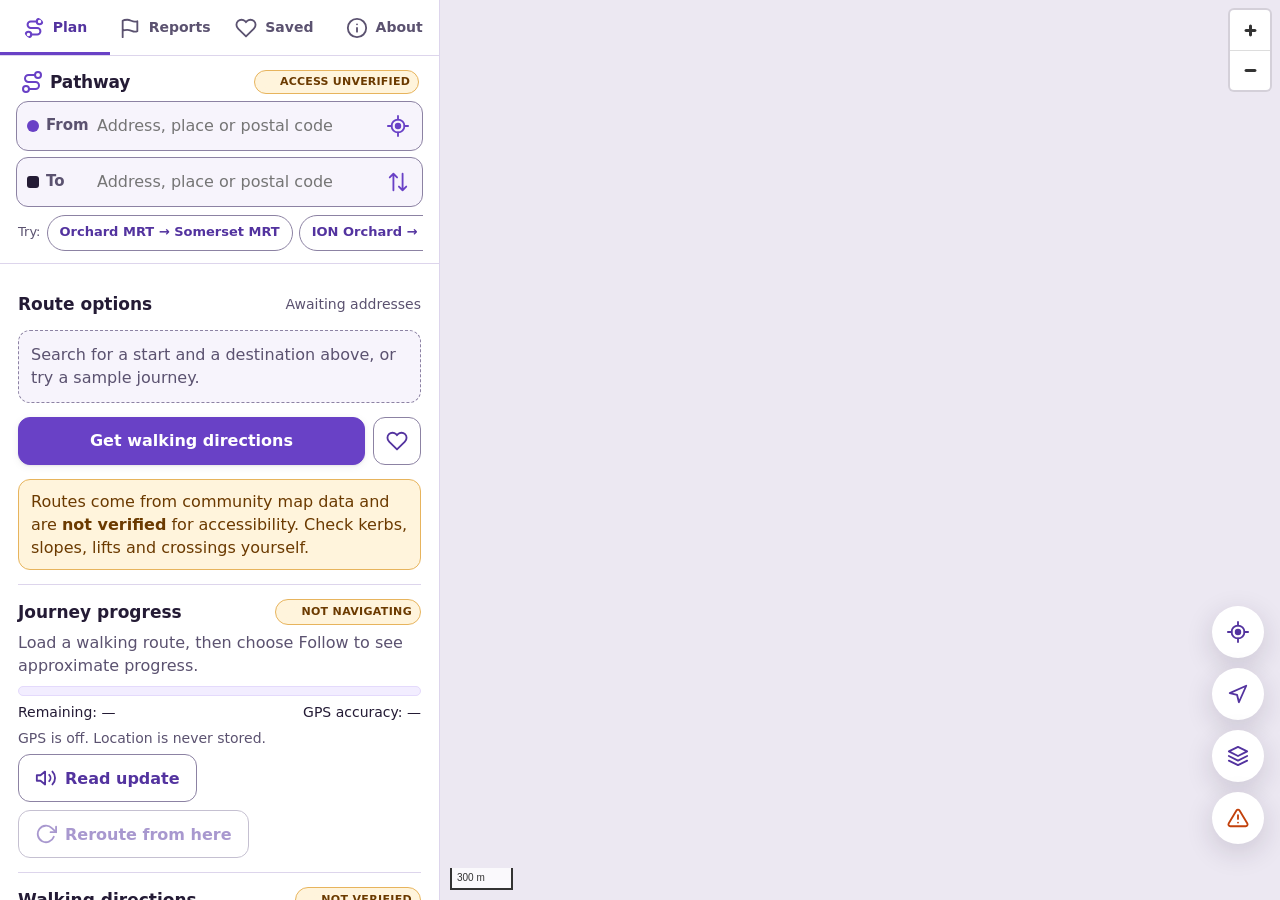
==== commit 30797c36: "Move Pathway to GitHub Pages and introduce the purple design system GitHub Pages (static, no backend" ====
--- a/public/index.html
+++ b/public/index.html
@@ -3,10 +3,12 @@
 <head>
 <meta charset="utf-8">
 <meta name="viewport" content="width=device-width,initial-scale=1,viewport-fit=cover">
-<meta name="theme-color" content="#0b5d53">
-<meta name="description" content="Pathway: accessibility-first walking routes in Singapore. Compare step-free and standard routes, with honest information about what is and isn't verified.">
+<meta name="theme-color" content="#6941C6">
+<meta http-equiv="Content-Security-Policy" content="default-src 'self'; script-src 'self'; style-src 'self' 'unsafe-inline'; img-src 'self' data: blob: https://tiles.openfreemap.org https://www.onemap.gov.sg; connect-src 'self' https://photon.komoot.io https://valhalla1.openstreetmap.de https://tiles.openfreemap.org https://www.onemap.gov.sg; worker-src 'self' blob:; child-src blob:; font-src 'self'; base-uri 'self'; form-action 'self'">
+<meta name="referrer" content="strict-origin-when-cross-origin">
+<meta name="description" content="Pathway: accessibility-first walking routes in Singapore. Compare wheelchair-profile and standard walking routes, with honest information about what is and isn't verified.">
 <title>Pathway — accessible walking routes in Singapore</title>
-<link rel="icon" href="data:image/svg+xml,%3Csvg xmlns='http://www.w3.org/2000/svg' viewBox='0 0 32 32'%3E%3Crect width='32' height='32' rx='8' fill='%230b5d53'/%3E%3Cpath d='M9 23c4-1 4-6 7-8s7-1 7-6' stroke='white' stroke-width='3' fill='none' stroke-linecap='round'/%3E%3Ccircle cx='9' cy='23' r='2.5' fill='%23ffc35c'/%3E%3C/svg%3E">
+<link rel="icon" href="data:image/svg+xml,%3Csvg xmlns='http://www.w3.org/2000/svg' viewBox='0 0 32 32'%3E%3Crect width='32' height='32' rx='8' fill='%236941C6'/%3E%3Cpath d='M9 23c4-1 4-6 7-8s7-1 7-6' stroke='white' stroke-width='3' fill='none' stroke-linecap='round'/%3E%3Ccircle cx='9' cy='23' r='2.5' fill='%23F2EDFF'/%3E%3C/svg%3E">
 <link rel="stylesheet" href="vendor/maplibre-gl-4.7.1/maplibre-gl.css">
 <link rel="stylesheet" href="styles.css">
 </head>
@@ -49,7 +51,7 @@
    <button type="button" id="provider-liberty" class="menu-item" aria-pressed="true">Streets <small>OpenFreeMap</small></button>
    <button type="button" id="provider-positron" class="menu-item" aria-pressed="false">Minimal <small>OpenFreeMap</small></button>
    <button type="button" id="provider-onemap" class="menu-item" aria-pressed="false">OneMap <small>Singapore Land Authority</small></button>
-   <label class="menu-check"><input type="checkbox" id="show-reports" checked> Show barrier reports <small>(unverified)</small></label>
+   <label class="menu-check"><input type="checkbox" id="show-reports" checked> Show demo barrier reports <small>(this device only)</small></label>
   </div>
  </div>
 
@@ -76,7 +78,7 @@
      </div>
      <div id="end-suggestions" class="suggestions hidden" role="listbox" aria-label="Destination suggestions"></div>
     </div>
-    <p id="search-help" class="visually-hidden">Type at least 2 characters, such as a street address, a six-digit postal code, a building or a landmark. Use the arrow keys to choose a suggestion.</p>
+    <p id="search-help" class="visually-hidden">Type at least 3 characters, such as a street address, a six-digit postal code, a building or a landmark. Use the arrow keys to choose a suggestion.</p>
    </form>
    <p class="status-line" id="address-status" role="status" aria-live="polite"></p>
    <div class="quick-picks" id="demo-fields" role="group" aria-label="Sample places">
@@ -141,10 +143,9 @@
     </section>
 
     <section id="reports" class="page hidden" aria-labelledby="reports-heading">
-     <div class="row-between"><h2 class="h2" id="reports-heading">Barrier reports</h2><button type="button" class="btn primary" id="new-report">New report</button></div>
-     <p class="muted">Community observations. Every report is <strong>unverified</strong> and never changes routes automatically.</p>
-     <div class="stats"><div class="stat"><strong id="report-count">0</strong><small>Reports shown</small></div><div class="stat"><strong>0</strong><small>Independently verified</small></div></div>
-     <p class="callout small hidden" id="storage-note">Reports on this preview are stored temporarily and may disappear. A persistent database hasn't been connected.</p>
+     <div class="row-between"><h2 class="h2" id="reports-heading" tabindex="-1">Barrier reports <span class="flag">DEMO</span></h2><button type="button" class="btn primary" id="new-report">Try a report</button></div>
+     <p class="callout small" id="storage-note"><strong>Local demonstration.</strong> Reports you add are saved only in this browser on this device. They aren’t sent to anyone, aren’t shared with other users and never change routes.</p>
+     <div class="stats"><div class="stat"><strong id="report-count">0</strong><small>Demo reports on this device</small></div><div class="stat"><strong>0</strong><small>Live community reports (not connected yet)</small></div></div>
      <div class="list" id="report-list" aria-live="polite"></div>
     </section>
 
@@ -159,12 +160,13 @@
      <p>Pathway helps people with different access needs compare walking routes in Singapore, and is honest about what is known and what still needs verifying.</p>
      <h3 class="h3">What the data can and can't tell you</h3>
      <ul class="plain">
-      <li><strong>Step-free route:</strong> uses OpenStreetMap's community-mapped steps, lifts and footpaths through the free Valhalla router. Gaps in map data are possible.</li>
-      <li><strong>Not yet available:</strong> live lift status, kerb heights, slope gradients, shelter, tactile paving, rest seating and crossing safety. Pathway shows these as <em>unknown</em>, never as safe.</li>
-      <li><strong>Community reports</strong> are shown on the map as unverified observations.</li>
+      <li><strong>Wheelchair-profile route:</strong> computed by the free Valhalla router to avoid steps recorded in OpenStreetMap. It's a <em>computed</em> route, not a <em>verified</em> accessible one: map data can be missing or out of date.</li>
+      <li><strong>Not yet available:</strong> live lift status, kerb heights, slope gradients, ramps, shelter, tactile paving, rest seating and crossing safety. Pathway shows these as <em>unknown</em>, never as safe.</li>
+      <li><strong>Barrier reports</strong> are a local demonstration. They stay in your browser and aren't shared.</li>
+      <li><strong>Privacy:</strong> there's no Pathway server. Searches and route requests go directly from your browser to Photon and Valhalla. Your GPS position is used only on your device.</li>
      </ul>
      <h3 class="h3">Sources</h3>
-     <p class="small muted" id="provider-info">Map: OpenFreeMap / OneMap © Singapore Land Authority · Search: Photon (komoot), or OneMap when connected · Routing: Valhalla (FOSSGIS) · Data © OpenStreetMap contributors.</p>
+     <p class="small muted" id="provider-info">Map: OpenFreeMap / OpenMapTiles, or OneMap © Singapore Land Authority · Search: Photon by komoot · Routing: Valhalla (FOSSGIS public server, best effort, no uptime guarantee) · Data © OpenStreetMap contributors.</p>
      <p class="callout">Pathway is a prototype. Don't rely on it as your only aid for independent navigation or for real-time safety information.</p>
     </section>
    </div>
@@ -181,8 +183,8 @@
 
 <div class="modal-shell hidden" id="modal">
  <div class="modal" role="dialog" aria-modal="true" aria-labelledby="modal-title" aria-describedby="modal-desc">
-  <div class="row-between"><h2 class="h2" id="modal-title">Report an obstacle</h2><button type="button" class="icon-btn" id="close-modal" aria-label="Close"><svg class="icon"><use href="#i-close"/></svg></button></div>
-  <p class="muted small" id="modal-desc">Reports stay unverified until reviewed. Don't include personal information or photos of people.</p>
+  <div class="row-between"><h2 class="h2" id="modal-title">Report an obstacle (demo)</h2><button type="button" class="icon-btn" id="close-modal" aria-label="Close"><svg class="icon"><use href="#i-close"/></svg></button></div>
+  <p class="muted small" id="modal-desc">This is a demonstration: your report is saved only in this browser and isn't shared with anyone. Don't include personal information.</p>
   <form id="report-form" novalidate>
    <div class="field"><label for="where">Where is it?</label><input id="where" required minlength="3" maxlength="120" placeholder="e.g. Lift at Exit B, Orchard MRT" autocomplete="off"></div>
    <div class="field"><label for="report-pin">Map position</label>
@@ -190,7 +192,7 @@
    <div class="field"><label for="category">Barrier type</label><select id="category"><option>Lift not working</option><option>Steps / no ramp</option><option>Blocked footpath</option><option>Steep slope</option><option>Uneven pavement</option><option>Crossing difficult</option><option>No shelter</option><option>Other access issue</option></select></div>
    <div class="field"><label for="description">What did you notice?</label><textarea id="description" required minlength="10" maxlength="1000" rows="4" aria-describedby="description-hint description-error"></textarea>
     <p class="small muted" id="description-hint">At least 10 characters.</p><p class="field-error hidden" id="description-error"></p></div>
-   <div class="btn-row end"><button type="button" class="btn" id="cancel-report">Cancel</button><button type="submit" class="btn primary" id="submit-report">Submit report</button></div>
+   <div class="btn-row end"><button type="button" class="btn" id="cancel-report">Cancel</button><button type="submit" class="btn primary" id="submit-report">Save demo report</button></div>
   </form>
  </div>
 </div>
@@ -199,6 +201,7 @@
 <div id="sr-alert" class="visually-hidden" role="alert" aria-atomic="true"></div>
 
 <script src="vendor/maplibre-gl-4.7.1/maplibre-gl.js"></script>
+<script src="providers.js"></script>
 <script src="app.js"></script>
 </body>
 </html>
--- a/public/styles.css
+++ b/public/styles.css
@@ -1,228 +1,312 @@
-/* Pathway — mobile-first styles. Base = phones (≥320px); enhanced at 600px and 900px. */
+/* Pathway design system — tokens first, then components. Mobile-first: base styles target phones;
+   enhanced at 600px (floating panels) and 900px (side panel). Documented in docs/design-system.md. */
+
+/* ============================== 1. Tokens ============================== */
 :root{
- --bg:#f3f6f5; --surface:#ffffff; --surface-2:#f6f9f8; --ink:#13231f; --muted:#46564f; --line:#cfdad6;
- --brand:#0b5d53; --brand-strong:#073f38; --brand-soft:#e2f1ed; --on-brand:#ffffff;
- --warn-bg:#fff3dc; --warn-ink:#6b3a00; --warn-line:#e7b45d; --danger:#a3261b;
- --focus:#1b4fd6; --dot-a:#0b7a4b; --dot-b:#13231f; --report:#c2410c;
- --radius:16px; --radius-sm:10px; --tap:48px; --shadow:0 8px 28px rgba(9,32,27,.18);
+ /* Palette — purple for brand & interaction; amber for caution; red for errors; blue only for "you are here". */
+ --purple-50:#FCFAFF; --purple-100:#F2EDFF; --purple-200:#E4DAFC; --purple-300:#C9B8F5; --purple-400:#9B80E5;
+ --purple-500:#7C5CD6; --purple-600:#6941C6; --purple-700:#53339F; --purple-800:#3E2577; --purple-900:#2A1856;
+ --ink-900:#241B35; --ink-600:#5B5270; --ink-400:#8C82A3; --ink-200:#DDD5EC; --ink-100:#EEEAF4; --white:#FFFFFF;
+ --amber-50:#FFF4DC; --amber-400:#E7B45D; --amber-800:#6B3A00;
+ --red-50:#FEECEB; --red-700:#B42318;
+ --orange-700:#C2410C; --blue-600:#1A66D9;
+
+ /* Semantic colours — components use ONLY these. */
+ --color-bg:var(--purple-50); --color-surface:var(--white); --color-surface-raised:var(--white); --color-surface-sunken:#F7F4FC;
+ --color-text:var(--ink-900); --color-text-muted:var(--ink-600); --color-text-on-brand:var(--white); --color-text-brand:var(--purple-700);
+ --color-border:var(--ink-200); --color-border-strong:var(--ink-400);
+ --color-brand:var(--purple-600); --color-brand-hover:var(--purple-700); --color-brand-pressed:var(--purple-800);
+ --color-brand-soft:var(--purple-100); --color-brand-muted:var(--purple-200); --color-brand-accent:var(--purple-400);
+ --color-warning-bg:var(--amber-50); --color-warning-text:var(--amber-800); --color-warning-border:var(--amber-400);
+ --color-danger:var(--red-700); --color-danger-bg:var(--red-50);
+ --color-focus:var(--purple-600); --color-focus-halo:var(--white);
+ --color-scrim:rgba(36,27,53,.52); --color-toast-bg:var(--ink-900);
+ --color-skeleton-a:#F1EDF8; --color-skeleton-b:#FAF8FD;
+ /* Map */
+ --map-bg:#ECE8F2; --map-route:var(--purple-600); --map-route-casing:var(--white); --map-route-alt:#7A7490;
+ --map-start:var(--purple-600); --map-end:var(--ink-900); --map-report:var(--orange-700); --map-gps:var(--blue-600); --map-pin-border:var(--white);
+
+ /* Type */
+ --font-sans:system-ui,-apple-system,"Segoe UI",Roboto,"Noto Sans",sans-serif;
+ --text-xs:.75rem; --text-sm:.875rem; --text-base:1rem; --text-md:1.0625rem; --text-lg:1.25rem; --text-xl:1.375rem; --text-2xl:1.5rem;
+ --weight-regular:400; --weight-medium:550; --weight-semibold:650; --weight-bold:750;
+ --leading:1.45;
+ /* Space (4-pt grid) */
+ --space-1:4px; --space-2:8px; --space-3:12px; --space-4:16px; --space-5:20px; --space-6:24px; --space-8:32px;
+ /* Shape */
+ --radius-sm:8px; --radius-md:12px; --radius-lg:16px; --radius-xl:20px; --radius-pill:999px;
+ --shadow-1:0 1px 2px rgba(36,27,53,.08),0 2px 8px rgba(36,27,53,.06);
+ --shadow-2:0 8px 28px rgba(36,27,53,.16);
+ --shadow-sheet:0 -6px 24px rgba(36,27,53,.14);
+ /* Sizing */
+ --tap:48px; --fab:52px; --focus-width:3px;
  --tabbar-h:calc(64px + env(safe-area-inset-bottom)); --sheet-h:200px;
- font-family:system-ui,-apple-system,"Segoe UI",Roboto,"Noto Sans",sans-serif;
- font-size:16px; line-height:1.45; color:var(--ink); background:var(--bg);
+ --motion:.25s ease;
+
+ font-family:var(--font-sans); font-size:16px; line-height:var(--leading); color:var(--color-text); background:var(--color-bg);
  -webkit-text-size-adjust:100%;
 }
 html.pw-large{font-size:19px}
-html.pw-contrast{--ink:#000;--muted:#1d1d1d;--line:#000;--brand:#00382f;--brand-strong:#001f1a;--brand-soft:#d8efe9;--warn-ink:#3d1f00;--warn-line:#000;--surface-2:#fff;--focus:#0033cc}
-html.pw-contrast .chip,html.pw-contrast .btn,html.pw-contrast .route-card,html.pw-contrast input,html.pw-contrast select,html.pw-contrast textarea,html.pw-contrast .field-row{border-width:2px}
+/* High contrast: same components, stronger tokens. */
+html.pw-contrast{
+ --color-bg:var(--white); --color-surface-sunken:var(--white); --color-text:#000; --color-text-muted:#1D1D1D; --color-text-brand:var(--purple-900);
+ --color-border:#000; --color-border-strong:#000; --color-brand:var(--purple-800); --color-brand-hover:var(--purple-900); --color-brand-pressed:#1A0E38;
+ --color-brand-soft:#EFE8FF; --color-brand-muted:#D9CCFA; --color-warning-text:#3D1F00; --color-warning-border:#000; --color-focus:#000;
+ --map-route:var(--purple-900); --map-route-alt:#3D3A45; --map-end:#000;
+}
+html.pw-contrast .chip,html.pw-contrast .btn,html.pw-contrast .route-card,html.pw-contrast .field-row,html.pw-contrast .item,
+html.pw-contrast input,html.pw-contrast select,html.pw-contrast textarea{border-width:2px}
+
+/* ============================== 2. Base ============================== */
 *{box-sizing:border-box}
-html,body{margin:0;height:100%;background:var(--bg)}
+html,body{margin:0;height:100%;background:var(--color-bg)}
 body{overscroll-behavior:none}
 button,input,select,textarea{font:inherit;color:inherit}
 button{cursor:pointer}
-:focus-visible{outline:3px solid var(--focus);outline-offset:2px;border-radius:6px}
+:focus-visible{outline:var(--focus-width) solid var(--color-focus);outline-offset:2px;border-radius:var(--radius-sm)}
 .hidden{display:none!important}
 .visually-hidden{position:absolute!important;width:1px;height:1px;padding:0;margin:-1px;overflow:hidden;clip:rect(0 0 0 0);white-space:nowrap;border:0}
-.skip-link{position:absolute;left:12px;top:-60px;z-index:100;background:var(--brand);color:var(--on-brand);padding:12px 16px;border-radius:10px;text-decoration:none;font-weight:600}
-.skip-link:focus{top:12px}
+.skip-link{position:absolute;left:var(--space-3);top:-60px;z-index:100;background:var(--color-brand);color:var(--color-text-on-brand);padding:var(--space-3) var(--space-4);border-radius:var(--radius-md);text-decoration:none;font-weight:var(--weight-semibold)}
+.skip-link:focus{top:var(--space-3)}
 .icon{width:22px;height:22px;fill:none;stroke:currentColor;stroke-width:2;stroke-linecap:round;stroke-linejoin:round;flex:none}
-.muted{color:var(--muted)} .small{font-size:.875rem}
-.h2{font-size:1.25rem;margin:0 0 6px} .h3{font-size:1.0625rem;margin:0}
-.row-between{display:flex;align-items:center;justify-content:space-between;gap:12px}
-
-/* ---------- layout: phone ---------- */
+.muted{color:var(--color-text-muted)} .small{font-size:var(--text-sm)}
+.h2{font-size:var(--text-lg);margin:0 0 6px;letter-spacing:-.01em} .h3{font-size:var(--text-md);margin:0}
+.row-between{display:flex;align-items:center;justify-content:space-between;gap:var(--space-3)}
+
+/* ============================== 3. Layout (phone first) ============================== */
 .app{position:fixed;inset:0;overflow:hidden}
-#map{position:absolute;inset:0;background:#e8eeec}
-.map-fallback{display:grid;place-items:center;height:100%;padding:24px;text-align:center;color:var(--muted)}
+#map{position:absolute;inset:0;background:var(--map-bg)}
+.map-fallback{display:grid;place-items:center;height:100%;padding:var(--space-6);text-align:center;color:var(--color-text-muted)}
 .panel{position:static}
 
+/* Search card */
 .search-card{position:absolute;z-index:30;top:calc(env(safe-area-inset-top) + 10px);left:10px;right:10px;
- background:var(--surface);border-radius:var(--radius);box-shadow:var(--shadow);padding:10px 10px 8px}
-.brand-row{display:flex;align-items:center;justify-content:space-between;padding:0 4px 6px}
-.brand{display:flex;align-items:center;gap:6px;font-weight:750;font-size:1.0625rem;color:var(--brand-strong)}
-.brand-mark{color:var(--brand)}
-.pill{font-size:.6875rem;font-weight:700;letter-spacing:.02em;background:var(--warn-bg);color:var(--warn-ink);border:1px solid var(--warn-line);border-radius:999px;padding:3px 8px}
+ background:var(--color-surface-raised);border-radius:var(--radius-xl);box-shadow:var(--shadow-2);padding:10px 10px var(--space-2)}
+.brand-row{display:flex;align-items:center;justify-content:space-between;padding:0 var(--space-1) 6px}
+.brand{display:flex;align-items:center;gap:6px;font-weight:var(--weight-bold);font-size:var(--text-md);color:var(--color-text);letter-spacing:-.01em}
+.brand-mark{color:var(--color-brand);width:24px;height:24px}
+.pill{display:inline-flex;align-items:center;gap:4px;font-size:.6875rem;font-weight:var(--weight-bold);letter-spacing:.02em;background:var(--color-warning-bg);color:var(--color-warning-text);border:1px solid var(--color-warning-border);border-radius:var(--radius-pill);padding:3px var(--space-2)}
+.pill::before,.flag:not(.ok):not(.alert)::before{content:"!" / "";display:inline-grid;place-items:center;width:13px;height:13px;border-radius:50%;background:currentColor;color:var(--color-warning-bg);font-size:10px;font-weight:800;line-height:1}
 .search-fields{display:grid;gap:6px}
-.field-row{display:grid;grid-template-columns:62px 1fr var(--tap);align-items:center;gap:4px;background:var(--surface-2);border:1px solid var(--line);border-radius:12px;padding-left:10px}
-.field-row:focus-within{border-color:var(--brand);box-shadow:0 0 0 2px var(--brand-soft)}
-.field-label{display:flex;align-items:center;gap:7px;font-weight:650;font-size:.9375rem;color:var(--muted)}
+.field-row{display:grid;grid-template-columns:62px 1fr var(--tap);align-items:center;gap:var(--space-1);background:var(--color-surface-sunken);border:1px solid var(--color-border-strong);border-radius:var(--radius-md);padding-left:10px}
+.field-row:focus-within{border-color:var(--color-brand);box-shadow:0 0 0 3px var(--color-brand-muted)}
+.field-label{display:flex;align-items:center;gap:7px;font-weight:var(--weight-semibold);font-size:.9375rem;color:var(--color-text-muted)}
+/* Start = filled circle; destination = square. Shape + letter + label, never colour alone. */
 .dot{width:12px;height:12px;border-radius:50%;flex:none}
-.dot-a{background:var(--dot-a)} .dot-b{background:var(--dot-b);border-radius:3px}
-.field-row input{min-height:var(--tap);border:0;background:transparent;font-size:1rem;min-width:0;padding:0 4px;outline:none}
-.icon-btn{width:var(--tap);height:var(--tap);display:grid;place-items:center;border:0;background:transparent;border-radius:12px;color:var(--brand)}
-.icon-btn:hover{background:var(--brand-soft)}
-.status-line{margin:6px 4px 0;font-size:.875rem;color:var(--muted);min-height:0}
+.dot-a{background:var(--map-start)} .dot-b{background:var(--map-end);border-radius:3px}
+.field-row input{min-height:var(--tap);border:0;background:transparent;font-size:var(--text-base);min-width:0;padding:0 var(--space-1);outline:none}
+.icon-btn{width:var(--tap);height:var(--tap);display:grid;place-items:center;border:0;background:transparent;border-radius:var(--radius-md);color:var(--color-brand)}
+.icon-btn:hover{background:var(--color-brand-soft)}
+.status-line{margin:6px var(--space-1) 0;font-size:var(--text-sm);color:var(--color-text-muted)}
 .status-line:empty{display:none}
-.quick-picks{display:flex;gap:6px;overflow-x:auto;padding:8px 2px 2px;scrollbar-width:none;align-items:center}
-.quick-label{font-size:.8125rem;color:var(--muted);flex:none}
-.chip-sm{flex:none;min-height:36px;padding:0 12px;border-radius:999px;border:1px solid var(--line);background:var(--surface);font-size:.8125rem;white-space:nowrap}
+.quick-picks{display:flex;gap:6px;overflow-x:auto;padding:var(--space-2) 2px 2px;scrollbar-width:none;align-items:center}
+.quick-label{font-size:.8125rem;color:var(--color-text-muted);flex:none}
+.chip-sm{flex:none;min-height:36px;padding:0 var(--space-3);border-radius:var(--radius-pill);border:1px solid var(--color-border-strong);background:var(--color-surface);font-size:.8125rem;white-space:nowrap;color:var(--color-text-brand);font-weight:var(--weight-medium)}
+.chip-sm:hover{background:var(--color-brand-soft)}
 .app.has-route .quick-picks{display:none}
 
-.suggestions{background:var(--surface);border:1px solid var(--line);border-radius:12px;max-height:min(46dvh,360px);overflow:auto;box-shadow:var(--shadow)}
-.suggestions [role=option]{display:block;min-height:var(--tap);padding:10px 14px;border-bottom:1px solid var(--line);cursor:pointer}
+/* Autocomplete */
+.suggestions{background:var(--color-surface);border:1px solid var(--color-border);border-radius:var(--radius-md);max-height:min(46dvh,360px);overflow:auto;box-shadow:var(--shadow-2)}
+.suggestions [role=option]{display:block;min-height:var(--tap);padding:10px 14px;border-bottom:1px solid var(--color-border);cursor:pointer}
 .suggestions [role=option]:last-child{border-bottom:0}
-.suggestions [role=option] strong{display:block;font-weight:650}
-.suggestions [role=option] small{color:var(--muted)}
-.suggestions [role=option][aria-selected=true],.suggestions [role=option]:hover{background:var(--brand-soft);outline:2px solid var(--brand);outline-offset:-2px}
-.suggestions .empty{padding:12px 14px;color:var(--muted)}
-
-/* bottom sheet */
+.suggestions [role=option] strong{display:block;font-weight:var(--weight-semibold)}
+.suggestions [role=option] small{color:var(--color-text-muted)}
+.suggestions [role=option][aria-selected=true],.suggestions [role=option]:hover{background:var(--color-brand-soft);box-shadow:inset 4px 0 0 var(--color-brand)}
+.suggestions .empty{padding:var(--space-3) 14px;color:var(--color-text-muted)}
+
+/* Bottom sheet */
 .app[data-sheet=peek]{--sheet-h:190px} .app[data-sheet=half]{--sheet-h:52dvh} .app[data-sheet=full]{--sheet-h:calc(100dvh - var(--tabbar-h) - env(safe-area-inset-top) - 12px)}
-.sheet{position:absolute;z-index:40;left:0;right:0;bottom:var(--tabbar-h);height:var(--sheet-h);background:var(--surface);
- border-radius:20px 20px 0 0;box-shadow:0 -6px 24px rgba(9,32,27,.16);display:flex;flex-direction:column;transition:height .25s ease}
+.sheet{position:absolute;z-index:40;left:0;right:0;bottom:var(--tabbar-h);height:var(--sheet-h);background:var(--color-surface);
+ border-radius:var(--radius-xl) var(--radius-xl) 0 0;box-shadow:var(--shadow-sheet);display:flex;flex-direction:column;transition:height var(--motion)}
 .sheet.dragging{transition:none}
-.sheet-handle{flex:none;height:44px;border:0;background:transparent;display:grid;place-items:center;touch-action:none;border-radius:20px 20px 0 0}
-.grip{width:44px;height:5px;border-radius:3px;background:#9fb0aa}
-.sheet-content{flex:1;overflow-y:auto;overscroll-behavior:contain;padding:2px 16px 24px;outline:none}
+.sheet-handle{flex:none;height:44px;border:0;background:transparent;display:grid;place-items:center;touch-action:none;border-radius:var(--radius-xl) var(--radius-xl) 0 0}
+.grip{width:44px;height:5px;border-radius:3px;background:var(--color-border-strong)}
+.sheet-content{flex:1;overflow-y:auto;overscroll-behavior:contain;padding:2px var(--space-4) var(--space-6);outline:none}
 .sheet-content > .page > * + *{margin-top:14px}
-.page > section{border-top:1px solid var(--line);padding-top:14px}
-
+.page > section{border-top:1px solid var(--color-border);padding-top:14px}
+
+/* Tab bar */
 .tabbar{position:absolute;z-index:50;left:0;right:0;bottom:0;height:var(--tabbar-h);padding-bottom:env(safe-area-inset-bottom);
- background:var(--surface);border-top:1px solid var(--line);display:grid;grid-template-columns:repeat(4,1fr)}
-.tabbar button{border:0;background:transparent;display:flex;flex-direction:column;align-items:center;justify-content:center;gap:2px;font-size:.75rem;font-weight:600;color:var(--muted);min-height:var(--tap)}
-.tabbar button[aria-current=page]{color:var(--brand)}
-.tabbar button[aria-current=page] .icon{background:var(--brand-soft);border-radius:999px;padding:3px 14px;width:52px;height:28px;stroke-width:2.2}
-
-.map-fabs{position:absolute;z-index:35;right:10px;bottom:calc(var(--tabbar-h) + var(--sheet-h) + 12px);display:flex;flex-direction:column;gap:10px;transition:bottom .25s ease}
+ background:var(--color-surface);border-top:1px solid var(--color-border);display:grid;grid-template-columns:repeat(4,1fr)}
+.tabbar button{border:0;background:transparent;display:flex;flex-direction:column;align-items:center;justify-content:center;gap:2px;font-size:var(--text-xs);font-weight:var(--weight-semibold);color:var(--color-text-muted);min-height:var(--tap)}
+.tabbar button[aria-current=page]{color:var(--color-text-brand)}
+.tabbar button[aria-current=page] .icon{background:var(--color-brand-soft);color:var(--color-brand);border-radius:var(--radius-pill);padding:3px 14px;width:52px;height:28px;stroke-width:2.2}
+
+/* Map controls */
+.map-fabs{position:absolute;z-index:35;right:10px;bottom:calc(var(--tabbar-h) + var(--sheet-h) + 12px);display:flex;flex-direction:column;gap:10px;transition:bottom var(--motion)}
 .app[data-sheet=full] .map-fabs{visibility:hidden}
-.fab{width:52px;height:52px;border-radius:50%;border:0;background:var(--surface);color:var(--brand-strong);box-shadow:var(--shadow);display:grid;place-items:center}
-.fab[aria-pressed=true]{background:var(--brand);color:var(--on-brand)}
-.fab-warn{color:var(--report)}
-.layer-menu{position:absolute;right:62px;bottom:0;width:250px;background:var(--surface);border-radius:14px;box-shadow:var(--shadow);padding:8px}
-.menu-title{margin:4px 8px 6px;font-weight:700;font-size:.875rem}
-.menu-item{display:flex;flex-direction:column;align-items:flex-start;width:100%;min-height:var(--tap);border:0;background:transparent;text-align:left;padding:6px 10px;border-radius:10px;font-weight:600}
-.menu-item small,.menu-check small{font-weight:400;color:var(--muted);font-size:.75rem}
-.menu-item[aria-pressed=true]{background:var(--brand-soft);color:var(--brand-strong)}
-.menu-check{display:flex;align-items:center;gap:8px;min-height:var(--tap);padding:0 10px;border-top:1px solid var(--line);margin-top:6px;font-size:.9375rem;flex-wrap:wrap}
-.menu-check input{width:22px;height:22px;accent-color:var(--brand)}
-
-.banner{position:absolute;z-index:60;top:calc(env(safe-area-inset-top) + 8px);left:50%;transform:translateX(-50%);width:min(92vw,520px);background:var(--warn-bg);color:var(--warn-ink);border:1px solid var(--warn-line);border-radius:12px;padding:10px 14px;font-weight:600;box-shadow:var(--shadow)}
-
-/* controls */
-.btn{min-height:var(--tap);display:inline-flex;align-items:center;justify-content:center;gap:8px;padding:0 16px;border-radius:12px;border:1px solid var(--line);background:var(--surface);font-weight:650;color:var(--brand-strong)}
-.btn:hover{background:var(--surface-2)}
+.fab{width:var(--fab);height:var(--fab);border-radius:50%;border:0;background:var(--color-surface);color:var(--color-text-brand);box-shadow:var(--shadow-2);display:grid;place-items:center}
+.fab:hover{background:var(--color-brand-soft)}
+.fab:focus-visible{outline-offset:0;box-shadow:0 0 0 2px var(--color-focus-halo),0 0 0 6px var(--color-focus)}
+.fab[aria-pressed=true]{background:var(--color-brand);color:var(--color-text-on-brand)}
+.fab-warn{color:var(--map-report)}
+.layer-menu{position:absolute;right:62px;bottom:0;width:250px;background:var(--color-surface);border-radius:var(--radius-lg);box-shadow:var(--shadow-2);padding:var(--space-2)}
+.menu-title{margin:var(--space-1) var(--space-2) 6px;font-weight:var(--weight-bold);font-size:var(--text-sm)}
+.menu-item{display:flex;flex-direction:column;align-items:flex-start;width:100%;min-height:var(--tap);border:0;background:transparent;text-align:left;padding:6px 10px;border-radius:10px;font-weight:var(--weight-semibold)}
+.menu-item small,.menu-check small{font-weight:var(--weight-regular);color:var(--color-text-muted);font-size:var(--text-xs)}
+.menu-item[aria-pressed=true]{background:var(--color-brand-soft);color:var(--color-text-brand);box-shadow:inset 4px 0 0 var(--color-brand)}
+.menu-check{display:flex;align-items:center;gap:var(--space-2);min-height:var(--tap);padding:0 10px;border-top:1px solid var(--color-border);margin-top:6px;font-size:.9375rem;flex-wrap:wrap}
+.menu-check input{width:22px;height:22px;accent-color:var(--color-brand)}
+
+.banner{position:absolute;z-index:60;top:calc(env(safe-area-inset-top) + 8px);left:50%;transform:translateX(-50%);width:min(92vw,520px);background:var(--color-warning-bg);color:var(--color-warning-text);border:1px solid var(--color-warning-border);border-radius:var(--radius-md);padding:10px 14px;font-weight:var(--weight-semibold);box-shadow:var(--shadow-2)}
+
+/* ============================== 4. Components ============================== */
+/* Buttons */
+.btn{min-height:var(--tap);display:inline-flex;align-items:center;justify-content:center;gap:var(--space-2);padding:0 var(--space-4);border-radius:var(--radius-md);border:1px solid var(--color-border-strong);background:var(--color-surface);font-weight:var(--weight-semibold);color:var(--color-text-brand)}
+.btn:hover{background:var(--color-brand-soft)}
+.btn:active{background:var(--color-brand-muted)}
 .btn[disabled]{opacity:.5;cursor:not-allowed}
-.btn.primary{background:var(--brand);border-color:var(--brand);color:var(--on-brand)}
-.btn.primary:hover{background:var(--brand-strong)}
+.btn.primary{background:var(--color-brand);border-color:var(--color-brand);color:var(--color-text-on-brand);box-shadow:var(--shadow-1)}
+.btn.primary:hover{background:var(--color-brand-hover);border-color:var(--color-brand-hover)}
+.btn.primary:active{background:var(--color-brand-pressed)}
 .btn.icon-only{width:var(--tap);padding:0}
 .btn[aria-busy=true]::before{content:"";width:16px;height:16px;border:2.5px solid currentColor;border-right-color:transparent;border-radius:50%;animation:spin .8s linear infinite}
 @keyframes spin{to{transform:rotate(360deg)}}
-.cta-row{display:grid;grid-template-columns:1fr var(--tap);gap:8px}
-.btn-row{display:flex;flex-wrap:wrap;gap:8px} .btn-row.end{justify-content:flex-end}
-.flag{font-size:.6875rem;font-weight:750;letter-spacing:.03em;padding:4px 8px;border-radius:999px;background:var(--warn-bg);color:var(--warn-ink);border:1px solid var(--warn-line);white-space:nowrap}
-.flag.ok{background:var(--brand-soft);color:var(--brand-strong);border-color:var(--brand)}
-.flag.alert{background:#fde7e4;color:var(--danger);border-color:var(--danger)}
-.callout{background:var(--warn-bg);border:1px solid var(--warn-line);color:var(--warn-ink);border-radius:12px;padding:10px 12px;margin:0}
-.notice{background:var(--surface-2);border:1px dashed var(--line);border-radius:12px;padding:12px;margin:0;color:var(--muted)}
-
-.routes{display:grid;gap:8px}
-.route-card{display:block;width:100%;text-align:left;background:var(--surface);border:1px solid var(--line);border-radius:14px;padding:12px 14px;min-height:var(--tap)}
-.route-card[aria-pressed=true]{border:2px solid var(--brand);background:var(--brand-soft);padding:11px 13px}
-.route-card .top{display:flex;justify-content:space-between;gap:8px;align-items:baseline}
-.route-card .time{font-size:1.375rem;font-weight:750}
-.route-card .label{font-weight:700}
-.route-card .meta{display:flex;flex-wrap:wrap;gap:4px 12px;margin-top:4px;font-size:.875rem;color:var(--muted)}
-.route-card .tag{display:inline-block;margin-top:6px;font-size:.75rem;font-weight:700;color:var(--brand-strong);background:#fff;border:1px solid var(--brand);border-radius:999px;padding:2px 8px}
-.route-card .warn{color:var(--warn-ink);font-weight:600}
-.skeleton{height:84px;border-radius:14px;background:linear-gradient(90deg,#eef3f1,#f7faf9,#eef3f1);background-size:200% 100%;animation:shimmer 1.2s infinite}
+.cta-row{display:grid;grid-template-columns:1fr var(--tap);gap:var(--space-2)}
+.btn-row{display:flex;flex-wrap:wrap;gap:var(--space-2)} .btn-row.end{justify-content:flex-end}
+
+/* Status flags — always text + shape, colour is a supplement */
+.flag{display:inline-flex;align-items:center;gap:4px;font-size:.6875rem;font-weight:var(--weight-bold);letter-spacing:.03em;padding:4px var(--space-2);border-radius:var(--radius-pill);background:var(--color-warning-bg);color:var(--color-warning-text);border:1px solid var(--color-warning-border);white-space:nowrap;vertical-align:middle}
+.flag.ok{background:var(--color-brand-soft);color:var(--color-text-brand);border-color:var(--color-brand)}
+.flag.ok::before{content:"✓" / "";font-weight:800}
+.flag.alert{background:var(--color-danger-bg);color:var(--color-danger);border-color:var(--color-danger)}
+.flag.alert::before{content:"!" / "";display:inline-grid;place-items:center;width:13px;height:13px;border-radius:50%;background:var(--color-danger);color:var(--color-danger-bg);font-size:10px;font-weight:800}
+.callout{background:var(--color-warning-bg);border:1px solid var(--color-warning-border);color:var(--color-warning-text);border-radius:var(--radius-md);padding:10px var(--space-3);margin:0}
+.notice{background:var(--color-surface-sunken);border:1px dashed var(--color-border-strong);border-radius:var(--radius-md);padding:var(--space-3);margin:0;color:var(--color-text-muted)}
+
+/* Route cards */
+.routes{display:grid;gap:var(--space-2)}
+.route-card{display:block;width:100%;text-align:left;background:var(--color-surface);border:1px solid var(--color-border-strong);border-radius:var(--radius-lg);padding:var(--space-3) 14px;min-height:var(--tap);position:relative}
+.route-card:hover{border-color:var(--color-brand)}
+.route-card[aria-pressed=true]{border:2px solid var(--color-brand);background:var(--color-brand-soft);padding:11px 13px}
+.route-card .top{display:flex;justify-content:space-between;gap:var(--space-2);align-items:baseline}
+.route-card .time{font-size:var(--text-xl);font-weight:var(--weight-bold);font-variant-numeric:tabular-nums;white-space:nowrap}
+.route-card .label{font-weight:var(--weight-bold);display:flex;flex-wrap:wrap;align-items:center;gap:2px 8px}
+.route-card .label::before{content:"";flex:none;width:22px;height:0;border-top:4px dashed var(--map-route-alt);border-radius:2px} /* matches the map line */
+.route-card[aria-pressed=true] .label::before{border-top-style:solid;border-top-color:var(--map-route)}
+.route-card .meta{display:flex;flex-wrap:wrap;gap:var(--space-1) var(--space-3);margin-top:var(--space-1);font-size:var(--text-sm);color:var(--color-text-muted)}
+.route-card .tag{display:inline-flex;align-items:center;gap:4px;margin-top:6px;font-size:var(--text-xs);font-weight:var(--weight-bold);color:var(--color-text-brand);background:var(--color-surface);border:1px solid var(--color-brand);border-radius:var(--radius-pill);padding:2px var(--space-2)}
+.route-card .tag::before{content:"★" / "";}
+.route-card .selected-mark{display:none;flex-basis:100%;padding-left:30px;font-size:var(--text-xs);font-weight:var(--weight-bold);color:var(--color-text-brand)}
+.route-card[aria-pressed=true] .selected-mark{display:block}
+.route-card .warn{color:var(--color-warning-text);font-weight:var(--weight-semibold);margin-top:4px}
+.skeleton{height:84px;border-radius:var(--radius-lg);background:linear-gradient(90deg,var(--color-skeleton-a),var(--color-skeleton-b),var(--color-skeleton-a));background-size:200% 100%;animation:shimmer 1.2s infinite}
 @keyframes shimmer{to{background-position:-200% 0}}
 
-.meter{height:10px;background:#e3ebe8;border-radius:999px;overflow:hidden;margin-top:8px}
-#journey-fill{height:100%;width:0;background:var(--brand);transition:width .4s}
-.journey-stats{display:flex;justify-content:space-between;flex-wrap:wrap;gap:6px;font-size:.875rem;margin-top:6px;font-variant-numeric:tabular-nums}
+/* Journey progress */
+.meter{height:10px;background:var(--color-brand-soft);border:1px solid var(--color-brand-muted);border-radius:var(--radius-pill);overflow:hidden;margin-top:var(--space-2)}
+#journey-fill{height:100%;width:0;background:var(--color-brand);transition:width .4s}
+.journey-stats{display:flex;justify-content:space-between;flex-wrap:wrap;gap:6px;font-size:var(--text-sm);margin-top:6px;font-variant-numeric:tabular-nums}
 .journey p{margin:6px 0}
 
+/* Directions */
 .steps{list-style:none;margin:10px 0;padding:0;counter-reset:step}
-.steps li{display:grid;grid-template-columns:34px 1fr auto;gap:10px;align-items:start;padding:10px 0;border-bottom:1px solid var(--line)}
-.steps li::before{counter-increment:step;content:counter(step);display:grid;place-items:center;width:30px;height:30px;border-radius:50%;background:var(--surface-2);border:1px solid var(--line);font-weight:700;font-size:.875rem}
-.steps li.current{background:var(--brand-soft);border-radius:10px}
-.steps li.current::before{background:var(--brand);color:var(--on-brand);border-color:var(--brand)}
-.steps .dist{color:var(--muted);font-size:.875rem;white-space:nowrap;font-variant-numeric:tabular-nums}
-.steps .kind{display:inline-block;margin-left:6px;font-size:.6875rem;font-weight:750;padding:1px 6px;border-radius:6px;background:var(--warn-bg);color:var(--warn-ink);border:1px solid var(--warn-line);vertical-align:1px}
-.steps .kind.elevator{background:var(--brand-soft);color:var(--brand-strong);border-color:var(--brand)}
+.steps li{display:grid;grid-template-columns:34px 1fr auto;gap:10px;align-items:start;padding:10px 0;border-bottom:1px solid var(--color-border)}
+.steps li::before{counter-increment:step;content:counter(step);display:grid;place-items:center;width:30px;height:30px;border-radius:50%;background:var(--color-surface-sunken);border:1px solid var(--color-border-strong);font-weight:var(--weight-bold);font-size:var(--text-sm)}
+.steps li.current{background:var(--color-brand-soft);border-radius:10px;box-shadow:inset 4px 0 0 var(--color-brand)}
+.steps li.current::before{background:var(--color-brand);color:var(--color-text-on-brand);border-color:var(--color-brand)}
+.steps .dist{color:var(--color-text-muted);font-size:var(--text-sm);white-space:nowrap;font-variant-numeric:tabular-nums}
+.steps .kind{display:inline-block;margin-left:6px;font-size:.6875rem;font-weight:var(--weight-bold);padding:1px 6px;border-radius:6px;background:var(--color-warning-bg);color:var(--color-warning-text);border:1px solid var(--color-warning-border);vertical-align:1px}
+.steps .kind.elevator{background:var(--color-brand-soft);color:var(--color-text-brand);border-color:var(--color-brand)}
 .simple .steps li{font-size:1.125rem;padding:14px 0}
 
-.chips{display:flex;flex-wrap:wrap;gap:8px;margin-top:8px}
-.chip{min-height:var(--tap);padding:6px 14px;border-radius:999px;border:1px solid var(--line);background:var(--surface);font-weight:600;text-align:left;display:inline-flex;flex-direction:column;justify-content:center}
-.chip[aria-pressed=true]{background:var(--brand);border-color:var(--brand);color:var(--on-brand)}
-.chip[aria-pressed=true]::before{content:"✓ ";font-weight:800}
-.chip small{font-weight:500;font-size:.75rem;opacity:.85}
+/* Preference chips (toggle buttons) */
+.chips{display:flex;flex-wrap:wrap;gap:var(--space-2);margin-top:var(--space-2)}
+.chip{min-height:var(--tap);padding:6px 14px;border-radius:var(--radius-pill);border:1px solid var(--color-border-strong);background:var(--color-surface);font-weight:var(--weight-semibold);text-align:left;display:inline-block;color:var(--color-text)}
+.chip:hover{border-color:var(--color-brand);background:var(--color-brand-soft)}
+.chip[aria-pressed=true]{background:var(--color-brand);border-color:var(--color-brand);color:var(--color-text-on-brand)}
+.chip[aria-pressed=true]::before{content:"✓ " / "";font-weight:800}
+.chip small{display:block;font-weight:var(--weight-medium);font-size:var(--text-xs);color:var(--color-text-muted)}
+.chip[aria-pressed=true] small{color:var(--purple-100)}
+html.pw-contrast .chip[aria-pressed=true] small{color:var(--white)}
 .pref-group{margin-top:14px}
 .pref-group h4{margin:0;font-size:.9375rem}
-.legend{display:flex;flex-wrap:wrap;gap:6px 14px;font-size:.8125rem;color:var(--muted);margin-top:6px}
-
-.list{display:grid;gap:8px}
-.item{display:grid;grid-template-columns:1fr auto;gap:10px;align-items:start;border:1px solid var(--line);border-radius:14px;padding:12px 14px;background:var(--surface)}
-.item p{margin:4px 0 0}
+
+/* Lists */
+.list{display:grid;gap:var(--space-2)}
+.item{display:grid;grid-template-columns:1fr auto;gap:10px;align-items:start;border:1px solid var(--color-border);border-radius:var(--radius-lg);padding:var(--space-3) 14px;background:var(--color-surface)}
+.item p{margin:var(--space-1) 0 0}
 .item .actions{display:flex;flex-direction:column;gap:6px}
-.stats{display:grid;grid-template-columns:1fr 1fr;gap:8px}
-.stat{border:1px solid var(--line);border-radius:14px;padding:10px 12px;background:var(--surface-2)}
-.stat strong{display:block;font-size:1.5rem}
+.stats{display:grid;grid-template-columns:1fr 1fr;gap:var(--space-2)}
+.stat{border:1px solid var(--color-border);border-radius:var(--radius-lg);padding:10px var(--space-3);background:var(--color-surface-sunken)}
+.stat strong{display:block;font-size:var(--text-2xl)}
 .plain{padding-left:18px} .plain li{margin:6px 0}
 
-/* map markers */
+/* Map markers: start = round purple "A", destination = ink teardrop "B", GPS = blue dot, reports = orange circles */
 .pin-wrap{width:40px;height:44px;display:grid;place-items:center}
-.pin{width:34px;height:34px;border-radius:50% 50% 50% 4px;transform:rotate(-45deg);display:grid;place-items:center;border:3px solid #fff;box-shadow:0 2px 8px rgba(0,0,0,.35);color:#fff;font-weight:800}
-.pin span{transform:rotate(45deg);font-size:14px}
-.pin-a{background:var(--dot-a)} .pin-b{background:var(--dot-b)}
-.gps-dot{width:20px;height:20px;border-radius:50%;background:#1a66d9;border:3px solid #fff;box-shadow:0 0 0 6px rgba(26,102,217,.25)}
-.maplibregl-popup-content{font:inherit;font-size:.9375rem;padding:12px 14px;border-radius:12px;max-width:260px}
+.pin{display:grid;place-items:center;border:3px solid var(--map-pin-border);box-shadow:0 2px 8px rgba(36,27,53,.35);color:var(--white);font-weight:800}
+.pin-a{width:30px;height:30px;border-radius:50%;background:var(--map-start)}
+.pin-b{width:34px;height:34px;border-radius:50% 50% 50% 4px;transform:rotate(-45deg);background:var(--map-end)}
+.pin span{font-size:14px} .pin-b span{transform:rotate(45deg)}
+.gps-dot{width:20px;height:20px;border-radius:50%;background:var(--map-gps);border:3px solid var(--white);box-shadow:0 0 0 6px rgba(26,102,217,.25)}
+.maplibregl-popup-content{font:inherit;font-size:.9375rem;padding:var(--space-3) 14px;border-radius:var(--radius-md);max-width:260px;color:var(--color-text)}
 .maplibregl-ctrl-group button{width:40px;height:40px}
-
-/* modal + toast */
-.modal-shell{position:fixed;inset:0;z-index:200;background:rgba(10,25,21,.5);display:flex;align-items:flex-end;justify-content:center}
-.modal{background:var(--surface);width:100%;max-height:92dvh;overflow:auto;border-radius:20px 20px 0 0;padding:16px 16px calc(16px + env(safe-area-inset-bottom))}
-.field{display:grid;gap:6px;margin-top:12px}
-.field label{font-weight:650}
-.field input,.field select,.field textarea{min-height:var(--tap);border:1px solid var(--line);border-radius:12px;padding:10px 12px;background:var(--surface);font-size:1rem;width:100%}
+.maplibregl-ctrl-attrib-button{width:32px!important;height:32px!important;background-size:20px!important;background-repeat:no-repeat!important;background-position:center!important} /* WCAG 2.2 target size */
+.maplibregl-ctrl-attrib.maplibregl-compact{min-height:32px;min-width:32px}
+.maplibregl-ctrl-attrib.maplibregl-compact-show{padding-right:40px!important}
+.maplibregl-ctrl-attrib-inner{font-size:12px;line-height:20px}
+.maplibregl-ctrl-attrib.maplibregl-compact-show{max-width:calc(100vw - 24px)}
+
+/* Dialog + toast */
+.modal-shell{position:fixed;inset:0;z-index:200;background:var(--color-scrim);display:flex;align-items:flex-end;justify-content:center}
+.modal{background:var(--color-surface);width:100%;max-height:92dvh;overflow:auto;border-radius:var(--radius-xl) var(--radius-xl) 0 0;padding:var(--space-4) var(--space-4) calc(var(--space-4) + env(safe-area-inset-bottom))}
+.field{display:grid;gap:6px;margin-top:var(--space-3)}
+.field label{font-weight:var(--weight-semibold)}
+.field input,.field select,.field textarea{min-height:var(--tap);border:1px solid var(--color-border-strong);border-radius:var(--radius-md);padding:10px var(--space-3);background:var(--color-surface);font-size:var(--text-base);width:100%}
+.field input:focus-visible,.field select:focus-visible,.field textarea:focus-visible{border-color:var(--color-brand)}
 .field textarea{resize:vertical}
 .field p{margin:0}
-.field-error{color:var(--danger);font-weight:600;font-size:.875rem}
-[aria-invalid=true]{border-color:var(--danger)!important}
-.toast{position:fixed;z-index:300;left:50%;bottom:calc(var(--tabbar-h) + 16px);transform:translateX(-50%);max-width:min(92vw,480px);background:#11312b;color:#fff;border-radius:12px;padding:12px 16px;box-shadow:var(--shadow);opacity:0;pointer-events:none;transition:opacity .2s}
+.field-error{color:var(--color-danger);font-weight:var(--weight-semibold);font-size:var(--text-sm)}
+.field-error::before{content:"⚠ " / "";}
+[aria-invalid=true]{border-color:var(--color-danger)!important;border-width:2px!important}
+.toast{position:fixed;z-index:300;left:50%;bottom:calc(var(--tabbar-h) + 16px);transform:translateX(-50%);max-width:min(92vw,480px);background:var(--color-toast-bg);color:var(--white);border-radius:var(--radius-md);padding:var(--space-3) var(--space-4);box-shadow:var(--shadow-2);opacity:0;pointer-events:none;transition:opacity .2s}
 .toast.show{opacity:1}
 
-/* ---------- phones only: keep the map visible ---------- */
+/* ============================== 5. Breakpoints ============================== */
+/* Phones only: keep the map visible once a route exists */
 @media (max-width:599px){
- .map-fabs{flex-direction:row;gap:8px;bottom:calc(var(--tabbar-h) + var(--sheet-h) + 10px)}
- .fab{width:48px;height:48px}
+ .map-fabs{flex-direction:row;gap:var(--space-2);bottom:calc(var(--tabbar-h) + var(--sheet-h) + 68px)}
+ /* keep map attribution and scale visible above the sheet */
+ .maplibregl-ctrl-bottom-right,.maplibregl-ctrl-bottom-left{bottom:calc(var(--tabbar-h) + var(--sheet-h));transition:bottom var(--motion)}
+ .fab{width:var(--tap);height:var(--tap)}
  .layer-menu{right:0;bottom:58px}
  .app.has-route .brand-row,.app.has-route .quick-picks{display:none}
  .app.has-route .status-line{position:absolute!important;width:1px;height:1px;overflow:hidden;clip:rect(0 0 0 0);margin:0}
- .app.has-route .search-card{padding:8px}
+ .app.has-route .search-card{padding:var(--space-2)}
  .app.has-route[data-sheet=peek]{--sheet-h:236px}
  .app[data-sheet=half]{--sheet-h:48dvh}
 }
-/* ---------- small tablets / large phones landscape ---------- */
+/* Small tablets / large phones in landscape: floating panels */
 @media (min-width:600px){
- .search-card{right:auto;width:420px;left:12px}
- .sheet{left:12px;right:auto;width:420px;bottom:calc(var(--tabbar-h) + 12px);border-radius:20px}
+ .search-card{right:auto;width:420px;left:var(--space-3)}
+ .sheet{left:var(--space-3);right:auto;width:420px;bottom:calc(var(--tabbar-h) + 12px);border-radius:var(--radius-xl)}
  .app[data-sheet=full]{--sheet-h:calc(100dvh - var(--tabbar-h) - 24px)}
- .tabbar{left:12px;right:auto;width:420px;bottom:12px;border:1px solid var(--line);border-radius:18px;height:64px;padding:0;box-shadow:var(--shadow)}
+ .tabbar{left:var(--space-3);right:auto;width:420px;bottom:var(--space-3);border:1px solid var(--color-border);border-radius:18px;height:64px;padding:0;box-shadow:var(--shadow-2)}
  .app{--tabbar-h:76px}
- .map-fabs{bottom:24px}
+ .map-fabs{bottom:56px}
  .app[data-sheet=full] .map-fabs{visibility:visible}
  .modal-shell{align-items:center}
- .modal{width:min(520px,94vw);border-radius:20px}
-}
-
-/* ---------- iPad landscape and desktop: side panel ---------- */
+ .modal{width:min(520px,94vw);border-radius:var(--radius-xl)}
+}
+/* iPad landscape and desktop: side panel */
 @media (min-width:900px){
  .app{display:grid;grid-template-columns:400px 1fr;--tabbar-h:0px}
- .panel{grid-column:1;grid-row:1;display:flex;flex-direction:column;height:100dvh;background:var(--surface);border-right:1px solid var(--line);z-index:20;min-height:0}
+ .panel{grid-column:1;grid-row:1;display:flex;flex-direction:column;height:100dvh;background:var(--color-surface);border-right:1px solid var(--color-border);z-index:20;min-height:0}
  #map{position:relative;grid-column:2;grid-row:1;height:100dvh}
  .search-card,.sheet,.tabbar{position:static;width:auto;box-shadow:none;border-radius:0}
- .search-card{padding:14px 16px 10px;border-bottom:1px solid var(--line)}
+ .search-card{padding:14px var(--space-4) 10px;border-bottom:1px solid var(--color-border)}
  .sheet{flex:1;min-height:0;height:auto}
  .sheet-handle{display:none}
  .sheet-content{padding:14px 18px 28px}
- .tabbar{order:-1;height:56px;border:0;border-bottom:1px solid var(--line)}
- .tabbar button{flex-direction:row;gap:8px;font-size:.875rem}
+ .tabbar{order:-1;height:56px;border:0;border-bottom:1px solid var(--color-border)}
+ .tabbar button{flex-direction:row;gap:var(--space-2);font-size:var(--text-sm)}
  .tabbar button[aria-current=page] .icon{width:22px;height:22px;padding:0;background:none}
- .tabbar button[aria-current=page]{box-shadow:inset 0 -3px 0 var(--brand)}
- .map-fabs{position:absolute;bottom:28px;right:16px}
+ .tabbar button[aria-current=page]{box-shadow:inset 0 -3px 0 var(--color-brand)}
+ .map-fabs{position:absolute;bottom:56px;right:var(--space-4)}
  .banner{left:calc(400px + (100vw - 400px)/2)}
- .toast{bottom:24px;left:calc(400px + (100vw - 400px)/2)}
+ .toast{bottom:var(--space-6);left:calc(400px + (100vw - 400px)/2)}
 }
 @media (min-width:1280px){ .app{grid-template-columns:440px 1fr} .banner,.toast{left:calc(440px + (100vw - 440px)/2)} }
 
 @media (prefers-reduced-motion:reduce){ *,*::before,*::after{animation-duration:.01ms!important;animation-iteration-count:1!important;transition-duration:.01ms!important;scroll-behavior:auto!important} }
-@media (forced-colors:active){ .chip[aria-pressed=true],.route-card[aria-pressed=true],.fab[aria-pressed=true]{outline:3px solid Highlight} }
+@media (forced-colors:active){ .chip[aria-pressed=true],.route-card[aria-pressed=true],.fab[aria-pressed=true],.tabbar button[aria-current=page]{outline:3px solid Highlight} }
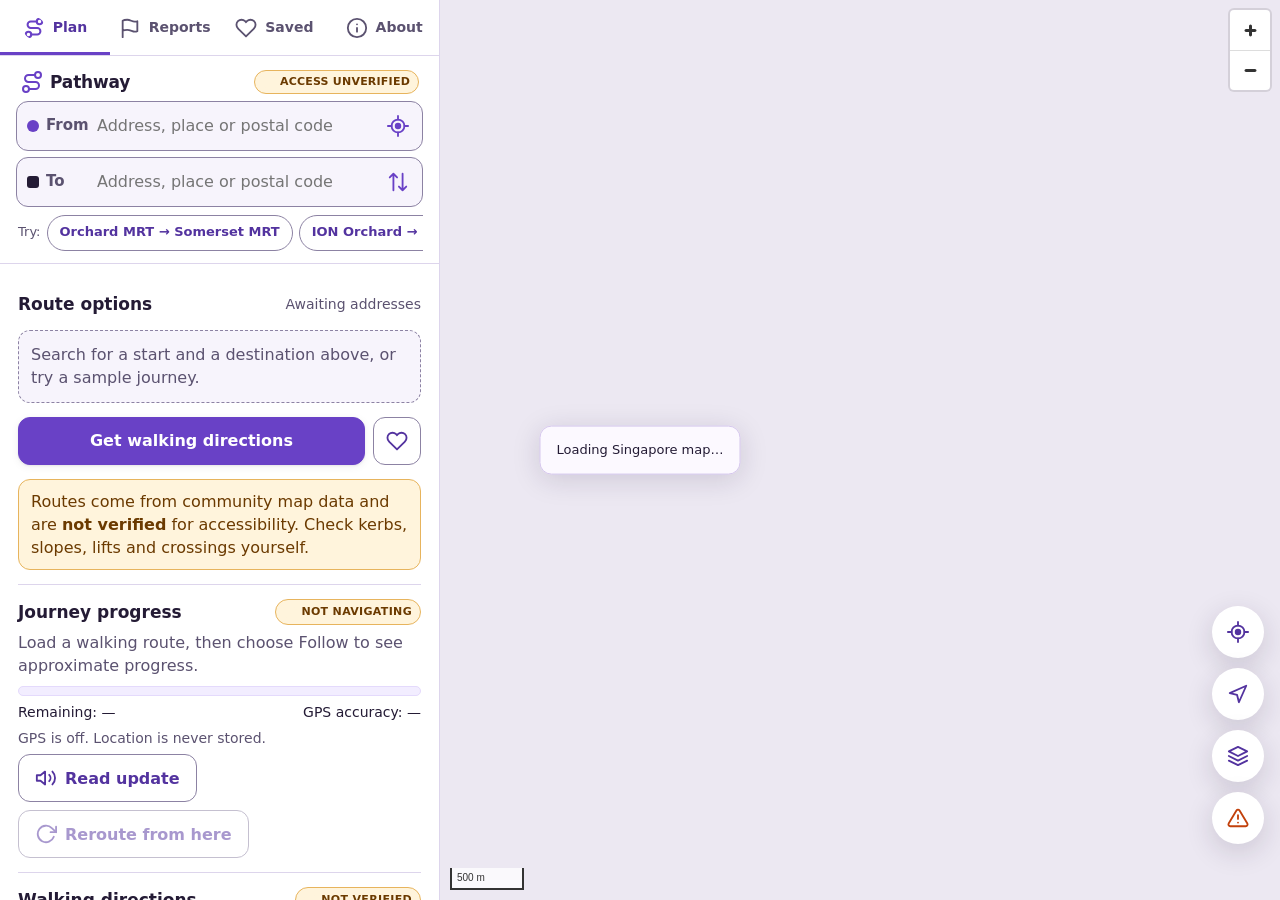
==== commit 44b293c0: "Keep map loading controls outside MapLibre canvas container" ====
--- a/public/index.html
+++ b/public/index.html
@@ -9,6 +9,9 @@
 <meta name="description" content="Pathway: accessibility-first walking routes in Singapore. Compare wheelchair-profile and standard walking routes, with honest information about what is and isn't verified.">
 <title>Pathway — accessible walking routes in Singapore</title>
 <link rel="icon" href="data:image/svg+xml,%3Csvg xmlns='http://www.w3.org/2000/svg' viewBox='0 0 32 32'%3E%3Crect width='32' height='32' rx='8' fill='%236941C6'/%3E%3Cpath d='M9 23c4-1 4-6 7-8s7-1 7-6' stroke='white' stroke-width='3' fill='none' stroke-linecap='round'/%3E%3Ccircle cx='9' cy='23' r='2.5' fill='%23F2EDFF'/%3E%3C/svg%3E">
+<link rel="preconnect" href="https://tiles.openfreemap.org" crossorigin>
+<link rel="dns-prefetch" href="//tiles.openfreemap.org">
+<link rel="preconnect" href="https://www.onemap.gov.sg" crossorigin>
 <link rel="stylesheet" href="vendor/maplibre-gl-4.7.1/maplibre-gl.css">
 <link rel="stylesheet" href="styles.css">
 </head>
@@ -37,6 +40,11 @@
 <div class="app" id="app" data-sheet="peek" data-page="planner">
  <div id="map" role="region" aria-label="Map. Every route on the map is also described as text in the journey panel.">
   <div class="map-fallback"><p>Loading Singapore map…</p></div>
+ </div>
+ <div id="map-load-status" class="map-load-status" role="status" aria-live="polite" hidden>
+   <span id="map-load-message">Loading map tiles…</span>
+   <button type="button" id="map-retry" hidden>Retry map</button>
+   <button type="button" id="map-try-onemap" hidden>Use OneMap</button>
  </div>
 
  <div id="offline-banner" class="banner hidden" role="alert">You're offline. Search and routing need a connection; saved journeys are still available.</div>
--- a/public/styles.css
+++ b/public/styles.css
@@ -310,3 +310,10 @@
 
 @media (prefers-reduced-motion:reduce){ *,*::before,*::after{animation-duration:.01ms!important;animation-iteration-count:1!important;transition-duration:.01ms!important;scroll-behavior:auto!important} }
 @media (forced-colors:active){ .chip[aria-pressed=true],.route-card[aria-pressed=true],.fab[aria-pressed=true],.tabbar button[aria-current=page]{outline:3px solid Highlight} }
+
+/* Map loading feedback: visible above the canvas on slow mobile networks. */
+#map{position:relative}
+.map-load-status{position:absolute;z-index:15;left:50%;top:50%;transform:translate(-50%,-50%);max-width:min(330px,calc(100% - 36px));padding:14px 16px;border-radius:12px;background:rgba(252,250,255,.96);box-shadow:0 5px 28px rgba(35,18,58,.15);color:#241b35;text-align:center;font-size:13px;line-height:1.45;border:1px solid #d5c6ec}
+.map-load-status[hidden],.map-load-status button[hidden]{display:none}
+.map-load-status button{margin:8px 4px 0;border:1px solid #6941c6;color:#5326a9;background:#fff;border-radius:7px;min-height:44px;padding:8px 12px;font-weight:650;cursor:pointer}
+.map-load-status button:focus-visible{outline:3px solid #6941c6;outline-offset:3px}
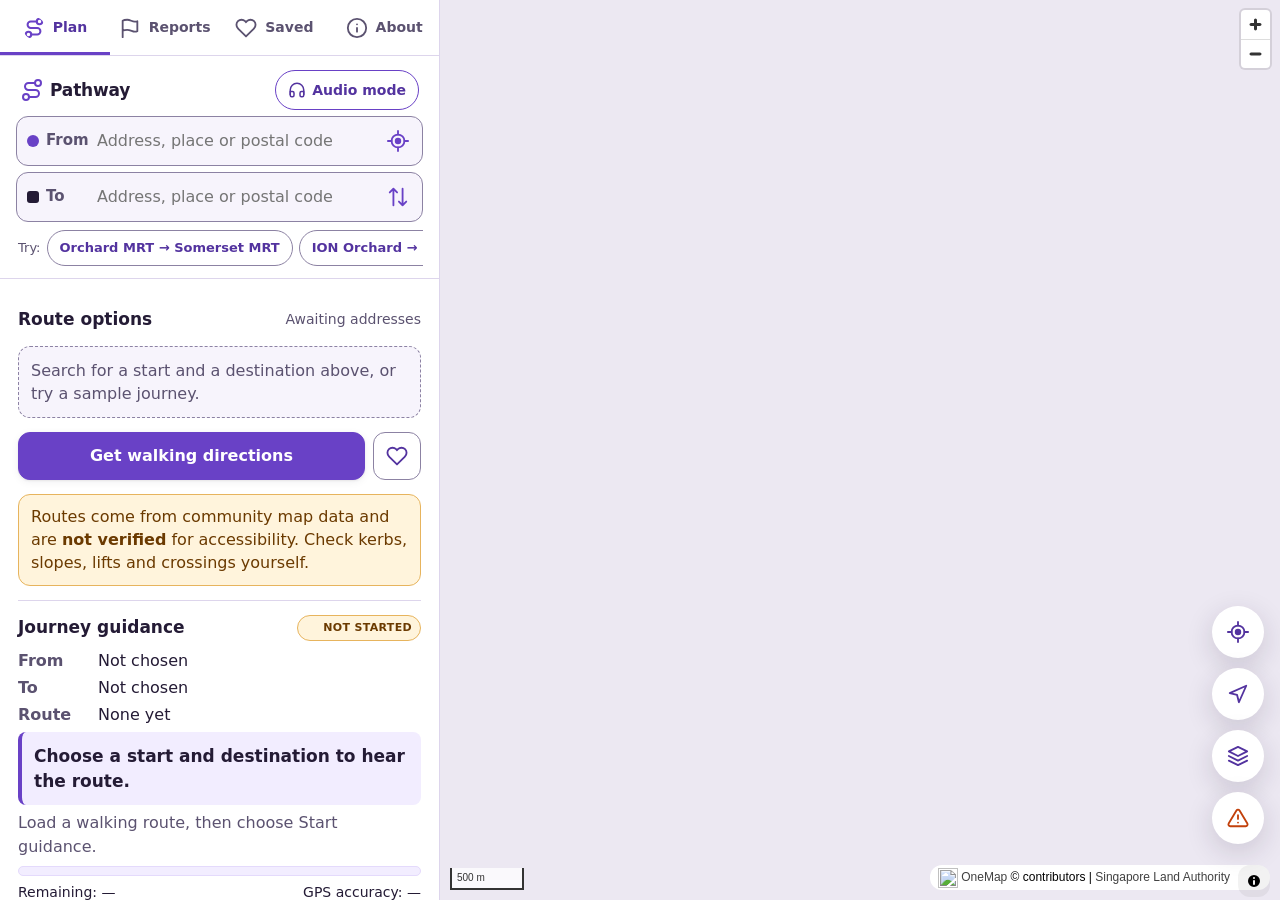
==== commit a336262c: "Speed up map loading and add an audio-first, nonvisual journey mode Performance (root cause: 150-416" ====
--- a/public/index.html
+++ b/public/index.html
@@ -4,7 +4,7 @@
 <meta charset="utf-8">
 <meta name="viewport" content="width=device-width,initial-scale=1,viewport-fit=cover">
 <meta name="theme-color" content="#6941C6">
-<meta http-equiv="Content-Security-Policy" content="default-src 'self'; script-src 'self'; style-src 'self' 'unsafe-inline'; img-src 'self' data: blob: https://tiles.openfreemap.org https://www.onemap.gov.sg; connect-src 'self' https://photon.komoot.io https://valhalla1.openstreetmap.de https://tiles.openfreemap.org https://www.onemap.gov.sg; worker-src 'self' blob:; child-src blob:; font-src 'self'; base-uri 'self'; form-action 'self'">
+<meta http-equiv="Content-Security-Policy" content="default-src 'self'; script-src 'self' 'wasm-unsafe-eval'; style-src 'self' 'unsafe-inline'; img-src 'self' data: blob: https://tiles.openfreemap.org https://www.onemap.gov.sg; connect-src 'self' https://photon.komoot.io https://valhalla1.openstreetmap.de https://tiles.openfreemap.org https://www.onemap.gov.sg; worker-src 'self' blob:; child-src blob:; font-src 'self'; base-uri 'self'; form-action 'self'">
 <meta name="referrer" content="strict-origin-when-cross-origin">
 <meta name="description" content="Pathway: accessibility-first walking routes in Singapore. Compare wheelchair-profile and standard walking routes, with honest information about what is and isn't verified.">
 <title>Pathway — accessible walking routes in Singapore</title>
@@ -12,7 +12,7 @@
 <link rel="preconnect" href="https://tiles.openfreemap.org" crossorigin>
 <link rel="dns-prefetch" href="//tiles.openfreemap.org">
 <link rel="preconnect" href="https://www.onemap.gov.sg" crossorigin>
-<link rel="stylesheet" href="vendor/maplibre-gl-4.7.1/maplibre-gl.css">
+<link rel="preload" href="vendor/maplibre-gl-4.7.1/maplibre-gl.js" as="script" fetchpriority="low">
 <link rel="stylesheet" href="styles.css">
 </head>
 <body>
@@ -30,16 +30,23 @@
   <symbol id="i-speaker" viewBox="0 0 24 24"><path d="M11 5 6 9H2v6h4l5 4z"/><path d="M15.5 8.5a5 5 0 0 1 0 7M19 5a10 10 0 0 1 0 14"/></symbol>
   <symbol id="i-refresh" viewBox="0 0 24 24"><path d="M23 4v6h-6"/><path d="M20.5 15a9 9 0 1 1-2.1-9.4L23 10"/></symbol>
   <symbol id="i-chevron" viewBox="0 0 24 24"><path d="m6 15 6-6 6 6"/></symbol>
+  <symbol id="i-headphones" viewBox="0 0 24 24"><path d="M3 18v-6a9 9 0 0 1 18 0v6"/><path d="M21 19a2 2 0 0 1-2 2h-1a2 2 0 0 1-2-2v-3a2 2 0 0 1 2-2h3zM3 19a2 2 0 0 0 2 2h1a2 2 0 0 0 2-2v-3a2 2 0 0 0-2-2H3z"/></symbol>
+  <symbol id="i-play" viewBox="0 0 24 24"><path d="M6 4l14 8-14 8z"/></symbol>
+  <symbol id="i-pause" viewBox="0 0 24 24"><path d="M7 4h3v16H7zM14 4h3v16h-3z"/></symbol>
+  <symbol id="i-stop" viewBox="0 0 24 24"><rect x="5" y="5" width="14" height="14" rx="2"/></symbol>
+  <symbol id="i-pin" viewBox="0 0 24 24"><path d="M12 22s7-6.4 7-12a7 7 0 0 0-14 0c0 5.6 7 12 7 12z"/><circle cx="12" cy="10" r="2.5"/></symbol>
+  <symbol id="i-camera" viewBox="0 0 24 24"><path d="M3 8a2 2 0 0 1 2-2h2l2-2h6l2 2h2a2 2 0 0 1 2 2v10a2 2 0 0 1-2 2H5a2 2 0 0 1-2-2z"/><circle cx="12" cy="13" r="3.5"/></symbol>
   <symbol id="i-flag" viewBox="0 0 24 24"><path d="M4 22V4s1.5-1 5-1 5 2 8 2 3-.5 3-.5v11s-1 .5-3 .5-5-2-8-2-5 1-5 1"/></symbol>
  </defs>
 </svg>
 
 <a class="skip-link" href="#sheet-content">Skip to journey details</a>
+<a class="skip-link" href="#journey-preview">Skip to audio guidance</a>
 <h1 class="visually-hidden">Pathway — accessibility-first walking routes in Singapore</h1>
 
 <div class="app" id="app" data-sheet="peek" data-page="planner">
  <div id="map" role="region" aria-label="Map. Every route on the map is also described as text in the journey panel.">
-  <div class="map-fallback"><p>Loading Singapore map…</p></div>
+  <div class="map-placeholder" aria-hidden="true"></div>
  </div>
  <div id="map-load-status" class="map-load-status" role="status" aria-live="polite" hidden>
    <span id="map-load-message">Loading map tiles…</span>
@@ -67,7 +74,8 @@
   <header class="search-card" id="search-card">
    <div class="brand-row">
     <span class="brand"><svg class="icon brand-mark" aria-hidden="true"><use href="#i-route"/></svg>Pathway</span>
-    <span class="pill" id="service-mode">ACCESS UNVERIFIED</span>
+    <button type="button" class="mode-toggle" id="audio-mode" aria-pressed="false" aria-describedby="audio-mode-desc"><svg class="icon" aria-hidden="true"><use href="#i-headphones"/></svg>Audio mode</button>
+    <span class="visually-hidden" id="audio-mode-desc">Plan and follow a journey without the map: spoken updates and large controls.</span>
    </div>
    <form id="search-form" role="search" aria-label="Plan a walking route" novalidate>
     <div class="search-fields">
@@ -105,24 +113,69 @@
     <section id="planner" class="page" aria-labelledby="planner-heading">
      <h2 id="planner-heading" class="visually-hidden">Plan a route</h2>
 
-     <div class="row-between"><h3 class="h3">Route options</h3><span class="muted small" id="route-source">Awaiting addresses</span></div>
-     <div id="routes" class="routes" aria-live="polite"></div>
+     <div class="row-between"><h3 class="h3" id="routes-heading">Route options</h3><span class="muted small" id="route-source">Awaiting addresses</span></div>
+     <div id="routes" class="routes" role="group" aria-labelledby="routes-heading"></div>
      <div class="cta-row">
       <button type="button" id="plan" class="btn primary">Get walking directions</button>
       <button type="button" id="save" class="btn icon-only" aria-label="Save this journey"><svg class="icon"><use href="#i-heart"/></svg></button>
      </div>
      <p class="callout" id="safety">Routes come from community map data and are <strong>not verified</strong> for accessibility. Check kerbs, slopes, lifts and crossings yourself.</p>
 
-     <section class="journey" id="journey-preview" aria-labelledby="journey-heading">
-      <div class="row-between"><h3 class="h3" id="journey-heading">Journey progress</h3><span class="flag" id="journey-badge">NOT NAVIGATING</span></div>
-      <p id="journey-message" class="muted" role="status" aria-live="polite">Load a walking route, then choose Follow to see approximate progress.</p>
+     <section class="journey" id="journey-preview" aria-labelledby="journey-heading" tabindex="-1">
+      <div class="row-between"><h3 class="h3" id="journey-heading">Journey guidance</h3><span class="flag" id="journey-badge">NOT STARTED</span></div>
+      <p class="audio-intro" id="audio-intro">Audio mode: plan with the search fields above, then start guidance. Pathway reads route instructions and GPS status. It can’t see crossings, obstacles or entrances, so keep using your cane, guide dog or other usual aids.</p>
+      <dl class="journey-summary" id="journey-summary">
+       <div><dt>From</dt><dd id="sum-from">Not chosen</dd></div>
+       <div><dt>To</dt><dd id="sum-to">Not chosen</dd></div>
+       <div><dt>Route</dt><dd id="sum-route">None yet</dd></div>
+      </dl>
+      <p class="latest" id="latest-instruction">Choose a start and destination to hear the route.</p>
+      <p id="journey-message" class="muted">Start guidance to follow your approximate progress with GPS.</p>
       <div class="meter" role="progressbar" id="journey-progress" aria-label="Estimated journey progress" aria-valuemin="0" aria-valuemax="100" aria-valuenow="0"><div id="journey-fill"></div></div>
       <div class="journey-stats"><span id="journey-distance">Remaining: —</span><span id="journey-accuracy">GPS accuracy: —</span></div>
-      <p id="gps-status" class="small muted" role="status" aria-live="polite">GPS is off. Location is never stored.</p>
+      <div class="guidance-controls" role="group" aria-label="Guidance controls">
+       <button type="button" id="guide-start" class="btn primary"><svg class="icon" aria-hidden="true"><use href="#i-play"/></svg>Start guidance</button>
+       <button type="button" id="guide-pause" class="btn" aria-pressed="false" disabled><svg class="icon" aria-hidden="true"><use href="#i-pause"/></svg><span>Pause voice</span></button>
+       <button type="button" id="journey-announce" class="btn"><svg class="icon" aria-hidden="true"><use href="#i-speaker"/></svg>Repeat</button>
+       <button type="button" id="guide-stop" class="btn" disabled><svg class="icon" aria-hidden="true"><use href="#i-stop"/></svg>Stop</button>
+      </div>
       <div class="btn-row">
-       <button type="button" id="journey-announce" class="btn"><svg class="icon"><use href="#i-speaker"/></svg>Read update</button>
-       <button type="button" id="journey-recalculate" class="btn" disabled><svg class="icon"><use href="#i-refresh"/></svg>Reroute from here</button>
+       <button type="button" id="where-am-i" class="btn"><svg class="icon" aria-hidden="true"><use href="#i-pin"/></svg>Where am I?</button>
+       <button type="button" id="journey-recalculate" class="btn" disabled><svg class="icon" aria-hidden="true"><use href="#i-refresh"/></svg>Reroute from here</button>
+       <button type="button" id="show-map" class="btn audio-only"><svg class="icon" aria-hidden="true"><use href="#i-route"/></svg>Show map</button>
       </div>
+      <p id="gps-status" class="small muted">GPS is off. Location is never stored.</p>
+      <details class="voice-settings" id="voice-settings">
+       <summary>Voice and alert settings</summary>
+       <label class="check"><input type="checkbox" id="set-auto"> Speak updates automatically</label>
+       <fieldset><legend>Who reads updates aloud</legend>
+        <label class="check"><input type="radio" name="voice-target" value="voice" id="set-target-voice"> Pathway’s voice <small>(works without a screen reader)</small></label>
+        <label class="check"><input type="radio" name="voice-target" value="screenreader" id="set-target-sr"> My screen reader <small>(VoiceOver or TalkBack; avoids two voices at once)</small></label>
+       </fieldset>
+       <label class="field-inline" for="set-rate">Speaking speed
+        <select id="set-rate"><option value="0.8">Slower</option><option value="1">Normal</option><option value="1.2">Faster</option></select></label>
+       <label class="check"><input type="checkbox" id="set-vibrate"> Vibration cues <small>(Android; iPhone browsers don’t support vibration)</small></label>
+       <label class="check"><input type="checkbox" id="set-wake"> Keep the screen on during guidance</label>
+      </details>
+     </section>
+
+     <section class="vision" id="vision" aria-labelledby="vision-heading">
+      <details id="vision-details">
+       <summary><span id="vision-heading">Read a sign with the camera</span> <span class="flag">EXPERIMENTAL</span></summary>
+       <p>Take a photo of printed text, such as a building name or an exit sign. Pathway reads the text on this device and can read it aloud.</p>
+       <ul class="plain small">
+        <li>The photo is processed on your device. It is never uploaded or saved.</li>
+        <li>The first use downloads about 6 MB of text-recognition files.</li>
+        <li>It only reads printed text. It can’t detect obstacles, vehicles, crossings, people or whether a way is accessible, and its reading may be incomplete or wrong.</li>
+       </ul>
+       <input type="file" id="vision-input" accept="image/*" capture="environment" class="visually-hidden" tabindex="-1" aria-hidden="true">
+       <div class="btn-row">
+        <button type="button" id="vision-take" class="btn primary"><svg class="icon" aria-hidden="true"><use href="#i-camera"/></svg>Take a photo of text</button>
+        <button type="button" id="vision-cancel" class="btn" hidden><svg class="icon" aria-hidden="true"><use href="#i-stop"/></svg>Stop reading</button>
+       </div>
+       <p id="vision-status" class="small muted" role="status"></p>
+       <div id="vision-result" class="latest" hidden tabindex="-1"></div>
+      </details>
      </section>
 
      <section class="details" aria-labelledby="details-title">
@@ -207,9 +260,10 @@
 
 <div id="toast" class="toast" role="status" aria-live="polite" aria-atomic="true"></div>
 <div id="sr-alert" class="visually-hidden" role="alert" aria-atomic="true"></div>
-
-<script src="vendor/maplibre-gl-4.7.1/maplibre-gl.js"></script>
-<script src="providers.js"></script>
-<script src="app.js"></script>
+<div id="guide-live" class="visually-hidden" aria-live="polite" aria-atomic="true"></div>
+
+<script src="providers.js" defer></script>
+<script src="audio.js" defer></script>
+<script src="app.js" defer></script>
 </body>
 </html>
--- a/public/styles.css
+++ b/public/styles.css
@@ -146,7 +146,7 @@
 .menu-item small,.menu-check small{font-weight:var(--weight-regular);color:var(--color-text-muted);font-size:var(--text-xs)}
 .menu-item[aria-pressed=true]{background:var(--color-brand-soft);color:var(--color-text-brand);box-shadow:inset 4px 0 0 var(--color-brand)}
 .menu-check{display:flex;align-items:center;gap:var(--space-2);min-height:var(--tap);padding:0 10px;border-top:1px solid var(--color-border);margin-top:6px;font-size:.9375rem;flex-wrap:wrap}
-.menu-check input{width:22px;height:22px;accent-color:var(--color-brand)}
+.menu.check input{width:24px;height:24px;accent-color:var(--color-brand)}
 
 .banner{position:absolute;z-index:60;top:calc(env(safe-area-inset-top) + 8px);left:50%;transform:translateX(-50%);width:min(92vw,520px);background:var(--color-warning-bg);color:var(--color-warning-text);border:1px solid var(--color-warning-border);border-radius:var(--radius-md);padding:10px 14px;font-weight:var(--weight-semibold);box-shadow:var(--shadow-2)}
 
@@ -311,9 +311,60 @@
 @media (prefers-reduced-motion:reduce){ *,*::before,*::after{animation-duration:.01ms!important;animation-iteration-count:1!important;transition-duration:.01ms!important;scroll-behavior:auto!important} }
 @media (forced-colors:active){ .chip[aria-pressed=true],.route-card[aria-pressed=true],.fab[aria-pressed=true],.tabbar button[aria-current=page]{outline:3px solid Highlight} }
 
-/* Map loading feedback: visible above the canvas on slow mobile networks. */
-#map{position:relative}
-.map-load-status{position:absolute;z-index:15;left:50%;top:50%;transform:translate(-50%,-50%);max-width:min(330px,calc(100% - 36px));padding:14px 16px;border-radius:12px;background:rgba(252,250,255,.96);box-shadow:0 5px 28px rgba(35,18,58,.15);color:#241b35;text-align:center;font-size:13px;line-height:1.45;border:1px solid #d5c6ec}
+/* Map loading: an instant, zero-request placeholder (soft street grid) + a status card that never blocks planning. */
+.map-placeholder{position:absolute;inset:0;background-color:var(--map-bg);
+ background-image:linear-gradient(90deg,transparent 0 46%,rgba(255,255,255,.75) 46% 49%,transparent 49%),linear-gradient(0deg,transparent 0 62%,rgba(255,255,255,.75) 62% 65%,transparent 65%),
+  linear-gradient(32deg,transparent 0 48%,rgba(201,184,245,.55) 48% 50%,transparent 50%),linear-gradient(90deg,rgba(255,255,255,.35) 1px,transparent 1px),linear-gradient(0deg,rgba(255,255,255,.35) 1px,transparent 1px);
+ background-size:100% 100%,100% 100%,100% 100%,56px 56px,56px 56px}
+.map-load-status{position:absolute;z-index:15;left:50%;top:38%;transform:translate(-50%,-50%);width:max-content;max-width:min(330px,calc(100% - 36px));padding:var(--space-3) var(--space-4);border-radius:var(--radius-md);
+ background:var(--color-surface);box-shadow:var(--shadow-2);color:var(--color-text);text-align:center;font-size:var(--text-sm);border:1px solid var(--color-border)}
 .map-load-status[hidden],.map-load-status button[hidden]{display:none}
-.map-load-status button{margin:8px 4px 0;border:1px solid #6941c6;color:#5326a9;background:#fff;border-radius:7px;min-height:44px;padding:8px 12px;font-weight:650;cursor:pointer}
-.map-load-status button:focus-visible{outline:3px solid #6941c6;outline-offset:3px}
+.map-load-status button{margin:var(--space-2) var(--space-1) 0;border:1px solid var(--color-brand);color:var(--color-text-brand);background:var(--color-surface);border-radius:var(--radius-sm);min-height:44px;padding:var(--space-2) var(--space-3);font-weight:var(--weight-semibold);cursor:pointer}
+@media (min-width:900px){.map-load-status{left:calc(50% + 200px)}}
+.popup-flag{margin:4px 0;color:var(--color-warning-text);font-weight:var(--weight-bold)}
+
+/* ============================== 6. Journey guidance + audio mode ============================== */
+.mode-toggle{display:inline-flex;align-items:center;gap:6px;min-height:40px;padding:0 var(--space-3);border-radius:var(--radius-pill);border:1px solid var(--color-brand);background:var(--color-surface);color:var(--color-text-brand);font-weight:var(--weight-semibold);font-size:var(--text-sm)}
+.mode-toggle .icon{width:18px;height:18px}
+.mode-toggle[aria-pressed=true]{background:var(--color-brand);color:var(--color-text-on-brand)}
+.mode-toggle[aria-pressed=true]::after{content:" on" / "";font-weight:var(--weight-bold)}
+.journey-summary{display:grid;gap:4px;margin:var(--space-2) 0 0}
+.journey-summary div{display:grid;grid-template-columns:4.5em 1fr;gap:var(--space-2)}
+.journey-summary dt{font-weight:var(--weight-semibold);color:var(--color-text-muted)}
+.journey-summary dd{margin:0}
+.latest{font-size:var(--text-md);font-weight:var(--weight-semibold);background:var(--color-brand-soft);border-left:4px solid var(--color-brand);border-radius:var(--radius-sm);padding:var(--space-3);margin:var(--space-3) 0 0}
+.guidance-controls{display:grid;grid-template-columns:1fr 1fr;gap:var(--space-2);margin:var(--space-3) 0 var(--space-2)}
+.guidance-controls .btn{min-height:56px}
+.guidance-controls .btn[aria-pressed=true]{background:var(--color-brand-soft);border-color:var(--color-brand)}
+.voice-settings{margin-top:var(--space-3);border:1px solid var(--color-border);border-radius:var(--radius-md);padding:0 var(--space-3)}
+.voice-settings summary{min-height:var(--tap);display:flex;align-items:center;font-weight:var(--weight-semibold);cursor:pointer}
+.voice-settings fieldset{border:0;padding:0;margin:var(--space-2) 0}
+.voice-settings legend{font-weight:var(--weight-semibold);padding:0;margin-bottom:4px}
+.check{display:flex;align-items:center;gap:var(--space-2);min-height:var(--tap);flex-wrap:wrap}
+.check input{width:24px;height:24px;accent-color:var(--color-brand);flex:none}
+.check small{color:var(--color-text-muted);font-size:var(--text-xs)}
+.field-inline{display:flex;align-items:center;justify-content:space-between;gap:var(--space-3);min-height:var(--tap);font-weight:var(--weight-semibold)}
+.field-inline select{min-height:44px;border:1px solid var(--color-border-strong);border-radius:var(--radius-sm);padding:0 var(--space-2);background:var(--color-surface)}
+.audio-only,.audio-intro{display:none}
+
+/* Audio mode: no map required, one readable column, large controls — at every screen size. */
+.app.audio-mode{display:block;overflow-y:auto;--tabbar-h:64px}
+.app.audio-mode #map,.app.audio-mode .map-fabs,.app.audio-mode .map-load-status,.app.audio-mode .quick-picks{display:none}
+.app.audio-mode.map-visible #map{display:block;position:relative;height:40dvh}
+.app.audio-mode .panel{position:static;display:flex;flex-direction:column;min-height:100dvh;height:auto;max-width:680px;margin:0 auto;background:var(--color-surface);border:0}
+.app.audio-mode .search-card,.app.audio-mode .sheet,.app.audio-mode .tabbar{position:static;width:auto;box-shadow:none;border-radius:0;height:auto}
+.app.audio-mode .search-card{padding:calc(env(safe-area-inset-top) + 12px) var(--space-4) var(--space-3);border-bottom:1px solid var(--color-border)}
+.app.audio-mode .brand-row{display:flex!important}
+.app.audio-mode .status-line{position:static!important;width:auto;height:auto;clip:auto;margin:6px var(--space-1) 0}
+.app.audio-mode .sheet{flex:1}
+.app.audio-mode .sheet-handle{display:none}
+.app.audio-mode .sheet-content{overflow:visible;padding:var(--space-4)}
+.app.audio-mode .tabbar{position:sticky;bottom:0;order:3;height:calc(64px + env(safe-area-inset-bottom));border-top:1px solid var(--color-border);border-bottom:0;box-shadow:none}
+.app.audio-mode .audio-only{display:inline-flex}
+.app.audio-mode .audio-intro{display:block;margin:var(--space-2) 0 0;color:var(--color-text-muted)}
+.app.audio-mode .latest{font-size:var(--text-xl)}
+.app.audio-mode .guidance-controls .btn{min-height:64px;font-size:var(--text-md)}
+.app.audio-mode .toast{bottom:calc(64px + 16px)}
+@media (min-width:900px){ .app.audio-mode .tabbar{order:-1;position:sticky;top:0} }
+.vision details summary{min-height:var(--tap);display:flex;align-items:center;gap:var(--space-2);flex-wrap:wrap;font-weight:var(--weight-semibold);font-size:var(--text-md);cursor:pointer}
+.vision ul{margin:var(--space-2) 0}
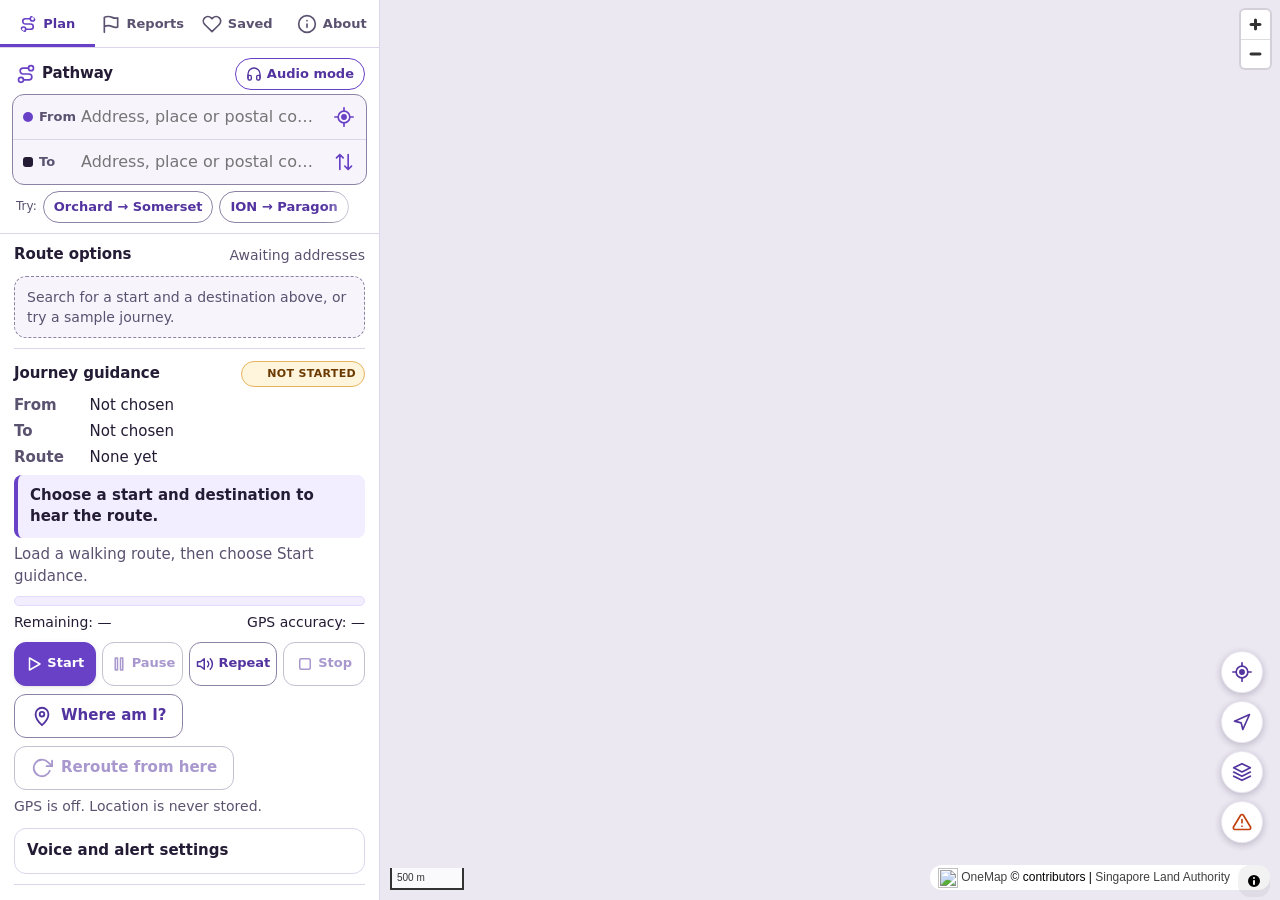
==== commit 57b1ced4: "Compact mobile-first UI, service-worker update fix and reliable Pages deploys Compact interface - Se" ====
--- a/public/index.html
+++ b/public/index.html
@@ -99,8 +99,8 @@
    <p class="status-line" id="address-status" role="status" aria-live="polite"></p>
    <div class="quick-picks" id="demo-fields" role="group" aria-label="Sample places">
     <span class="quick-label">Try:</span>
-    <button type="button" class="chip-sm" data-sample="orchard">Orchard MRT → Somerset MRT</button>
-    <button type="button" class="chip-sm" data-sample="ion">ION Orchard → Paragon</button>
+    <button type="button" class="chip-sm" data-sample="orchard" aria-label="Sample journey: Orchard MRT to Somerset MRT">Orchard → Somerset</button>
+    <button type="button" class="chip-sm" data-sample="ion" aria-label="Sample journey: ION Orchard to Paragon">ION → Paragon</button>
    </div>
   </header>
 
@@ -117,9 +117,10 @@
      <div id="routes" class="routes" role="group" aria-labelledby="routes-heading"></div>
      <div class="cta-row">
       <button type="button" id="plan" class="btn primary">Get walking directions</button>
+      <button type="button" id="cta-start" class="btn primary hidden"><svg class="icon" aria-hidden="true"><use href="#i-play"/></svg>Start guidance</button>
       <button type="button" id="save" class="btn icon-only" aria-label="Save this journey"><svg class="icon"><use href="#i-heart"/></svg></button>
      </div>
-     <p class="callout" id="safety">Routes come from community map data and are <strong>not verified</strong> for accessibility. Check kerbs, slopes, lifts and crossings yourself.</p>
+     <p class="callout" id="safety"><strong>Not verified for accessibility.</strong> Routes use community map data; check kerbs, slopes, lifts and crossings yourself.</p>
 
      <section class="journey" id="journey-preview" aria-labelledby="journey-heading" tabindex="-1">
       <div class="row-between"><h3 class="h3" id="journey-heading">Journey guidance</h3><span class="flag" id="journey-badge">NOT STARTED</span></div>
@@ -134,10 +135,10 @@
       <div class="meter" role="progressbar" id="journey-progress" aria-label="Estimated journey progress" aria-valuemin="0" aria-valuemax="100" aria-valuenow="0"><div id="journey-fill"></div></div>
       <div class="journey-stats"><span id="journey-distance">Remaining: —</span><span id="journey-accuracy">GPS accuracy: —</span></div>
       <div class="guidance-controls" role="group" aria-label="Guidance controls">
-       <button type="button" id="guide-start" class="btn primary"><svg class="icon" aria-hidden="true"><use href="#i-play"/></svg>Start guidance</button>
-       <button type="button" id="guide-pause" class="btn" aria-pressed="false" disabled><svg class="icon" aria-hidden="true"><use href="#i-pause"/></svg><span>Pause voice</span></button>
-       <button type="button" id="journey-announce" class="btn"><svg class="icon" aria-hidden="true"><use href="#i-speaker"/></svg>Repeat</button>
-       <button type="button" id="guide-stop" class="btn" disabled><svg class="icon" aria-hidden="true"><use href="#i-stop"/></svg>Stop</button>
+       <button type="button" id="guide-start" class="btn primary" aria-label="Start guidance"><svg class="icon" aria-hidden="true"><use href="#i-play"/></svg>Start</button>
+       <button type="button" id="guide-pause" class="btn" aria-pressed="false" aria-label="Pause voice" disabled><svg class="icon" aria-hidden="true"><use href="#i-pause"/></svg><span>Pause</span></button>
+       <button type="button" id="journey-announce" class="btn" aria-label="Repeat latest instruction"><svg class="icon" aria-hidden="true"><use href="#i-speaker"/></svg>Repeat</button>
+       <button type="button" id="guide-stop" class="btn" aria-label="Stop guidance" disabled><svg class="icon" aria-hidden="true"><use href="#i-stop"/></svg>Stop</button>
       </div>
       <div class="btn-row">
        <button type="button" id="where-am-i" class="btn"><svg class="icon" aria-hidden="true"><use href="#i-pin"/></svg>Where am I?</button>
@@ -186,16 +187,16 @@
      </section>
 
      <section class="needs" id="needs" aria-labelledby="needs-heading">
-      <h3 class="h3" id="needs-heading">Your needs</h3>
-      <p class="muted small">Choose everything that applies. Each option says whether it changes routes today or needs data that isn't available yet. Saved on this device only.</p>
-      <div class="chips" role="group" aria-label="Quick setup">
+      <div class="row-between"><h3 class="h3" id="needs-heading">Your needs</h3><span class="muted small">Saved on this device</span></div>
+      <p class="muted small" id="quick-setup-label" style="margin:2px 0 0">Choose everything that applies. Each choice turns on related preferences below.</p>
+      <div class="chips" role="group" aria-labelledby="needs-heading quick-setup-label">
        <button type="button" class="chip" data-access="wheelchair" aria-pressed="false">Wheelchair user</button>
        <button type="button" class="chip" data-access="mobility" aria-pressed="false">Limited mobility</button>
        <button type="button" class="chip" data-access="blind" aria-pressed="false">Blind</button>
        <button type="button" class="chip" data-access="lowvision" aria-pressed="false">Low vision</button>
        <button type="button" class="chip" data-access="hearing" aria-pressed="false">Deaf / hard of hearing</button>
        <button type="button" class="chip" data-access="elderly" aria-pressed="false">Older traveller</button>
-       <button type="button" class="chip" data-access="fatigue" aria-pressed="false">Fatigue / need rests</button>
+       <button type="button" class="chip" data-access="fatigue" aria-pressed="false">Need rests</button>
        <button type="button" class="chip" data-access="cognitive" aria-pressed="false">Cognitive / sensory</button>
       </div>
       <div id="pref-groups"></div>
--- a/public/styles.css
+++ b/public/styles.css
@@ -39,8 +39,8 @@
  --shadow-2:0 8px 28px rgba(36,27,53,.16);
  --shadow-sheet:0 -6px 24px rgba(36,27,53,.14);
  /* Sizing */
- --tap:48px; --fab:52px; --focus-width:3px;
- --tabbar-h:calc(64px + env(safe-area-inset-bottom)); --sheet-h:200px;
+ --tap:44px; --fab:44px; --focus-width:3px;
+ --tabbar-h:calc(56px + env(safe-area-inset-bottom)); --sheet-h:200px;
  --motion:.25s ease;
 
  font-family:var(--font-sans); font-size:16px; line-height:var(--leading); color:var(--color-text); background:var(--color-bg);
@@ -70,8 +70,8 @@
 .skip-link:focus{top:var(--space-3)}
 .icon{width:22px;height:22px;fill:none;stroke:currentColor;stroke-width:2;stroke-linecap:round;stroke-linejoin:round;flex:none}
 .muted{color:var(--color-text-muted)} .small{font-size:var(--text-sm)}
-.h2{font-size:var(--text-lg);margin:0 0 6px;letter-spacing:-.01em} .h3{font-size:var(--text-md);margin:0}
-.row-between{display:flex;align-items:center;justify-content:space-between;gap:var(--space-3)}
+.h2{font-size:1.125rem;margin:0 0 4px;letter-spacing:-.01em} .h3{font-size:.9375rem;margin:0;letter-spacing:-.005em}
+.row-between{display:flex;align-items:center;justify-content:space-between;flex-wrap:wrap;gap:2px var(--space-3)}
 
 /* ============================== 3. Layout (phone first) ============================== */
 .app{position:fixed;inset:0;overflow:hidden}
@@ -80,28 +80,31 @@
 .panel{position:static}
 
 /* Search card */
-.search-card{position:absolute;z-index:30;top:calc(env(safe-area-inset-top) + 10px);left:10px;right:10px;
- background:var(--color-surface-raised);border-radius:var(--radius-xl);box-shadow:var(--shadow-2);padding:10px 10px var(--space-2)}
-.brand-row{display:flex;align-items:center;justify-content:space-between;padding:0 var(--space-1) 6px}
-.brand{display:flex;align-items:center;gap:6px;font-weight:var(--weight-bold);font-size:var(--text-md);color:var(--color-text);letter-spacing:-.01em}
-.brand-mark{color:var(--color-brand);width:24px;height:24px}
+.search-card{position:absolute;z-index:30;top:calc(env(safe-area-inset-top) + 8px);left:8px;right:8px;
+ background:var(--color-surface-raised);border-radius:var(--radius-lg);box-shadow:var(--shadow-2);padding:6px 8px 8px}
+.brand-row{display:flex;align-items:center;justify-content:space-between;gap:var(--space-2);padding:0 2px 4px 4px;min-height:36px}
+.brand{display:flex;align-items:center;gap:6px;font-weight:var(--weight-bold);font-size:.9375rem;color:var(--color-text);letter-spacing:-.01em}
+.brand-mark{color:var(--color-brand);width:20px;height:20px}
 .pill{display:inline-flex;align-items:center;gap:4px;font-size:.6875rem;font-weight:var(--weight-bold);letter-spacing:.02em;background:var(--color-warning-bg);color:var(--color-warning-text);border:1px solid var(--color-warning-border);border-radius:var(--radius-pill);padding:3px var(--space-2)}
 .pill::before,.flag:not(.ok):not(.alert)::before{content:"!" / "";display:inline-grid;place-items:center;width:13px;height:13px;border-radius:50%;background:currentColor;color:var(--color-warning-bg);font-size:10px;font-weight:800;line-height:1}
-.search-fields{display:grid;gap:6px}
-.field-row{display:grid;grid-template-columns:62px 1fr var(--tap);align-items:center;gap:var(--space-1);background:var(--color-surface-sunken);border:1px solid var(--color-border-strong);border-radius:var(--radius-md);padding-left:10px}
-.field-row:focus-within{border-color:var(--color-brand);box-shadow:0 0 0 3px var(--color-brand-muted)}
-.field-label{display:flex;align-items:center;gap:7px;font-weight:var(--weight-semibold);font-size:.9375rem;color:var(--color-text-muted)}
+.search-fields{display:grid;background:var(--color-surface-sunken);border:1px solid var(--color-border-strong);border-radius:var(--radius-md);overflow:hidden}
+.search-fields > .field-row + .suggestions + .field-row,.search-fields > .field-row + .field-row{border-top:1px solid var(--color-border)}
+.field-row{display:grid;grid-template-columns:52px 1fr var(--tap);align-items:center;gap:2px;padding-left:10px}
+.field-row:focus-within{background:var(--color-surface);box-shadow:inset 3px 0 0 var(--color-brand)}
+.field-label{display:flex;align-items:center;gap:6px;font-weight:var(--weight-semibold);font-size:.8125rem;color:var(--color-text-muted)}
 /* Start = filled circle; destination = square. Shape + letter + label, never colour alone. */
-.dot{width:12px;height:12px;border-radius:50%;flex:none}
+.dot{width:10px;height:10px;border-radius:50%;flex:none}
 .dot-a{background:var(--map-start)} .dot-b{background:var(--map-end);border-radius:3px}
-.field-row input{min-height:var(--tap);border:0;background:transparent;font-size:var(--text-base);min-width:0;padding:0 var(--space-1);outline:none}
+.field-row input{min-height:var(--tap);border:0;background:transparent;font-size:var(--text-base);min-width:0;padding:0 var(--space-1);outline:none;text-overflow:ellipsis}
 .icon-btn{width:var(--tap);height:var(--tap);display:grid;place-items:center;border:0;background:transparent;border-radius:var(--radius-md);color:var(--color-brand)}
+.icon-btn .icon{width:20px;height:20px}
 .icon-btn:hover{background:var(--color-brand-soft)}
-.status-line{margin:6px var(--space-1) 0;font-size:var(--text-sm);color:var(--color-text-muted)}
+.status-line{margin:4px var(--space-1) 0;font-size:.8125rem;line-height:1.35;color:var(--color-text-muted)}
 .status-line:empty{display:none}
-.quick-picks{display:flex;gap:6px;overflow-x:auto;padding:var(--space-2) 2px 2px;scrollbar-width:none;align-items:center}
-.quick-label{font-size:.8125rem;color:var(--color-text-muted);flex:none}
-.chip-sm{flex:none;min-height:36px;padding:0 var(--space-3);border-radius:var(--radius-pill);border:1px solid var(--color-border-strong);background:var(--color-surface);font-size:.8125rem;white-space:nowrap;color:var(--color-text-brand);font-weight:var(--weight-medium)}
+.quick-picks{display:flex;gap:6px;overflow-x:auto;padding:6px 2px 0;scrollbar-width:none;align-items:center;scroll-snap-type:x proximity;-webkit-mask-image:linear-gradient(90deg,#000 88%,transparent);mask-image:linear-gradient(90deg,#000 88%,transparent)}
+.quick-picks::-webkit-scrollbar{display:none}
+.quick-label{font-size:.75rem;color:var(--color-text-muted);flex:none;padding-left:2px}
+.chip-sm{flex:none;scroll-snap-align:start;min-height:32px;padding:0 10px;border-radius:var(--radius-pill);border:1px solid var(--color-border-strong);background:var(--color-surface);font-size:.8125rem;white-space:nowrap;color:var(--color-text-brand);font-weight:var(--weight-medium)}
 .chip-sm:hover{background:var(--color-brand-soft)}
 .app.has-route .quick-picks{display:none}
 
@@ -115,32 +118,40 @@
 .suggestions .empty{padding:var(--space-3) 14px;color:var(--color-text-muted)}
 
 /* Bottom sheet */
-.app[data-sheet=peek]{--sheet-h:190px} .app[data-sheet=half]{--sheet-h:52dvh} .app[data-sheet=full]{--sheet-h:calc(100dvh - var(--tabbar-h) - env(safe-area-inset-top) - 12px)}
+.app[data-sheet=peek]{--sheet-h:148px} .app[data-sheet=half]{--sheet-h:52dvh} .app[data-sheet=full]{--sheet-h:calc(100dvh - var(--tabbar-h) - env(safe-area-inset-top) - 12px)}
 .sheet{position:absolute;z-index:40;left:0;right:0;bottom:var(--tabbar-h);height:var(--sheet-h);background:var(--color-surface);
  border-radius:var(--radius-xl) var(--radius-xl) 0 0;box-shadow:var(--shadow-sheet);display:flex;flex-direction:column;transition:height var(--motion)}
 .sheet.dragging{transition:none}
-.sheet-handle{flex:none;height:44px;border:0;background:transparent;display:grid;place-items:center;touch-action:none;border-radius:var(--radius-xl) var(--radius-xl) 0 0}
-.grip{width:44px;height:5px;border-radius:3px;background:var(--color-border-strong)}
-.sheet-content{flex:1;overflow-y:auto;overscroll-behavior:contain;padding:2px var(--space-4) var(--space-6);outline:none}
-.sheet-content > .page > * + *{margin-top:14px}
-.page > section{border-top:1px solid var(--color-border);padding-top:14px}
+.sheet-handle{flex:none;height:32px;margin-bottom:-6px;border:0;background:transparent;display:grid;place-items:center;touch-action:none;border-radius:var(--radius-xl) var(--radius-xl) 0 0;position:relative}
+.sheet-handle::after{content:"";position:absolute;inset:-6px 0 -6px}  /* 44px tall touch area around a slim grip */
+.grip{width:36px;height:4px;border-radius:2px;background:var(--color-border-strong)}
+.sheet-content{flex:1;overflow-y:auto;overscroll-behavior:contain;padding:4px var(--space-4) var(--space-6);outline:none;font-size:.9375rem}
+.sheet-content > .page > * + *{margin-top:10px}
+.page > section{border-top:1px solid var(--color-border);padding-top:12px}
+/* Planner: flex column so the primary action can sit at the top of the collapsed sheet once a route exists */
+#planner:not(.hidden){display:flex;flex-direction:column;gap:10px}
+.sheet-content > #planner > *{margin-top:0}
+.app.has-route #planner .cta-row{order:-1}
 
 /* Tab bar */
 .tabbar{position:absolute;z-index:50;left:0;right:0;bottom:0;height:var(--tabbar-h);padding-bottom:env(safe-area-inset-bottom);
  background:var(--color-surface);border-top:1px solid var(--color-border);display:grid;grid-template-columns:repeat(4,1fr)}
-.tabbar button{border:0;background:transparent;display:flex;flex-direction:column;align-items:center;justify-content:center;gap:2px;font-size:var(--text-xs);font-weight:var(--weight-semibold);color:var(--color-text-muted);min-height:var(--tap)}
+.tabbar button{border:0;background:transparent;display:flex;flex-direction:column;align-items:center;justify-content:center;gap:1px;font-size:.6875rem;line-height:1.2;font-weight:var(--weight-semibold);color:var(--color-text-muted);min-height:var(--tap)}
 .tabbar button[aria-current=page]{color:var(--color-text-brand)}
-.tabbar button[aria-current=page] .icon{background:var(--color-brand-soft);color:var(--color-brand);border-radius:var(--radius-pill);padding:3px 14px;width:52px;height:28px;stroke-width:2.2}
+.tabbar .icon{width:20px;height:20px}
+.tabbar button[aria-current=page]{font-weight:var(--weight-bold)}
+.tabbar button[aria-current=page] .icon{background:var(--color-brand-soft);color:var(--color-brand);border-radius:var(--radius-pill);padding:2px 12px;width:44px;height:24px;stroke-width:2.2}
 
 /* Map controls */
-.map-fabs{position:absolute;z-index:35;right:10px;bottom:calc(var(--tabbar-h) + var(--sheet-h) + 12px);display:flex;flex-direction:column;gap:10px;transition:bottom var(--motion)}
+.map-fabs{position:absolute;z-index:35;right:8px;bottom:calc(var(--tabbar-h) + var(--sheet-h) + 12px);display:flex;flex-direction:column;gap:6px;transition:bottom var(--motion)}
 .app[data-sheet=full] .map-fabs{visibility:hidden}
-.fab{width:var(--fab);height:var(--fab);border-radius:50%;border:0;background:var(--color-surface);color:var(--color-text-brand);box-shadow:var(--shadow-2);display:grid;place-items:center}
+.fab{width:var(--fab);height:var(--fab);border-radius:50%;border:2px solid transparent;background:var(--color-surface);background-clip:padding-box;color:var(--color-text-brand);box-shadow:0 2px 6px rgba(36,27,53,.2);display:grid;place-items:center} /* 40px visible, 44px target */
+.fab .icon{width:20px;height:20px}
 .fab:hover{background:var(--color-brand-soft)}
 .fab:focus-visible{outline-offset:0;box-shadow:0 0 0 2px var(--color-focus-halo),0 0 0 6px var(--color-focus)}
 .fab[aria-pressed=true]{background:var(--color-brand);color:var(--color-text-on-brand)}
 .fab-warn{color:var(--map-report)}
-.layer-menu{position:absolute;right:62px;bottom:0;width:250px;background:var(--color-surface);border-radius:var(--radius-lg);box-shadow:var(--shadow-2);padding:var(--space-2)}
+.layer-menu{position:absolute;right:52px;bottom:0;width:250px;background:var(--color-surface);border-radius:var(--radius-lg);box-shadow:var(--shadow-2);padding:var(--space-2)}
 .menu-title{margin:var(--space-1) var(--space-2) 6px;font-weight:var(--weight-bold);font-size:var(--text-sm)}
 .menu-item{display:flex;flex-direction:column;align-items:flex-start;width:100%;min-height:var(--tap);border:0;background:transparent;text-align:left;padding:6px 10px;border-radius:10px;font-weight:var(--weight-semibold)}
 .menu-item small,.menu-check small{font-weight:var(--weight-regular);color:var(--color-text-muted);font-size:var(--text-xs)}
@@ -163,6 +174,7 @@
 .btn[aria-busy=true]::before{content:"";width:16px;height:16px;border:2.5px solid currentColor;border-right-color:transparent;border-radius:50%;animation:spin .8s linear infinite}
 @keyframes spin{to{transform:rotate(360deg)}}
 .cta-row{display:grid;grid-template-columns:1fr var(--tap);gap:var(--space-2)}
+.cta-row > .hidden + .btn,.cta-row .btn.primary{min-width:0}
 .btn-row{display:flex;flex-wrap:wrap;gap:var(--space-2)} .btn-row.end{justify-content:flex-end}
 
 /* Status flags — always text + shape, colour is a supplement */
@@ -171,25 +183,26 @@
 .flag.ok::before{content:"✓" / "";font-weight:800}
 .flag.alert{background:var(--color-danger-bg);color:var(--color-danger);border-color:var(--color-danger)}
 .flag.alert::before{content:"!" / "";display:inline-grid;place-items:center;width:13px;height:13px;border-radius:50%;background:var(--color-danger);color:var(--color-danger-bg);font-size:10px;font-weight:800}
-.callout{background:var(--color-warning-bg);border:1px solid var(--color-warning-border);color:var(--color-warning-text);border-radius:var(--radius-md);padding:10px var(--space-3);margin:0}
-.notice{background:var(--color-surface-sunken);border:1px dashed var(--color-border-strong);border-radius:var(--radius-md);padding:var(--space-3);margin:0;color:var(--color-text-muted)}
+.callout{background:var(--color-warning-bg);border:1px solid var(--color-warning-border);color:var(--color-warning-text);border-radius:var(--radius-md);padding:8px var(--space-3);margin:0;font-size:.8125rem;line-height:1.4}
+.notice{background:var(--color-surface-sunken);border:1px dashed var(--color-border-strong);border-radius:var(--radius-md);padding:10px 12px;margin:0;color:var(--color-text-muted);font-size:.875rem}
 
 /* Route cards */
 .routes{display:grid;gap:var(--space-2)}
-.route-card{display:block;width:100%;text-align:left;background:var(--color-surface);border:1px solid var(--color-border-strong);border-radius:var(--radius-lg);padding:var(--space-3) 14px;min-height:var(--tap);position:relative}
+.route-card{display:block;width:100%;text-align:left;background:var(--color-surface);border:1px solid var(--color-border-strong);border-radius:var(--radius-md);padding:9px 12px;min-height:var(--tap);position:relative}
 .route-card:hover{border-color:var(--color-brand)}
-.route-card[aria-pressed=true]{border:2px solid var(--color-brand);background:var(--color-brand-soft);padding:11px 13px}
+.route-card[aria-pressed=true]{border:2px solid var(--color-brand);background:var(--color-brand-soft);padding:8px 11px}
 .route-card .top{display:flex;justify-content:space-between;gap:var(--space-2);align-items:baseline}
-.route-card .time{font-size:var(--text-xl);font-weight:var(--weight-bold);font-variant-numeric:tabular-nums;white-space:nowrap}
-.route-card .label{font-weight:var(--weight-bold);display:flex;flex-wrap:wrap;align-items:center;gap:2px 8px}
+.route-card .time{font-size:1.125rem;font-weight:var(--weight-bold);font-variant-numeric:tabular-nums;white-space:nowrap}
+.route-card .label{font-weight:var(--weight-bold);font-size:.9375rem;display:flex;flex-wrap:wrap;align-items:center;gap:2px 8px}
 .route-card .label::before{content:"";flex:none;width:22px;height:0;border-top:4px dashed var(--map-route-alt);border-radius:2px} /* matches the map line */
 .route-card[aria-pressed=true] .label::before{border-top-style:solid;border-top-color:var(--map-route)}
-.route-card .meta{display:flex;flex-wrap:wrap;gap:var(--space-1) var(--space-3);margin-top:var(--space-1);font-size:var(--text-sm);color:var(--color-text-muted)}
-.route-card .tag{display:inline-flex;align-items:center;gap:4px;margin-top:6px;font-size:var(--text-xs);font-weight:var(--weight-bold);color:var(--color-text-brand);background:var(--color-surface);border:1px solid var(--color-brand);border-radius:var(--radius-pill);padding:2px var(--space-2)}
+.route-card .meta{display:flex;flex-wrap:wrap;gap:2px 10px;margin-top:2px;font-size:.8125rem;color:var(--color-text-muted)}
+.route-card .meta.note{display:none} /* the explanation is in the accessible name and the directions panel */
+.route-card .tag{display:inline-flex;align-items:center;gap:4px;margin-top:4px;font-size:.6875rem;font-weight:var(--weight-bold);color:var(--color-text-brand);background:var(--color-surface);border:1px solid var(--color-brand);border-radius:var(--radius-pill);padding:2px var(--space-2)}
 .route-card .tag::before{content:"★" / "";}
-.route-card .selected-mark{display:none;flex-basis:100%;padding-left:30px;font-size:var(--text-xs);font-weight:var(--weight-bold);color:var(--color-text-brand)}
-.route-card[aria-pressed=true] .selected-mark{display:block}
-.route-card .warn{color:var(--color-warning-text);font-weight:var(--weight-semibold);margin-top:4px}
+.route-card .selected-mark{display:none;font-size:.6875rem;font-weight:var(--weight-bold);color:var(--color-text-brand)}
+.route-card[aria-pressed=true] .selected-mark{display:inline}
+.route-card .warn{color:var(--color-warning-text);font-weight:var(--weight-semibold);margin-top:2px;font-size:.8125rem}
 .skeleton{height:84px;border-radius:var(--radius-lg);background:linear-gradient(90deg,var(--color-skeleton-a),var(--color-skeleton-b),var(--color-skeleton-a));background-size:200% 100%;animation:shimmer 1.2s infinite}
 @keyframes shimmer{to{background-position:-200% 0}}
 
@@ -211,16 +224,27 @@
 .simple .steps li{font-size:1.125rem;padding:14px 0}
 
 /* Preference chips (toggle buttons) */
-.chips{display:flex;flex-wrap:wrap;gap:var(--space-2);margin-top:var(--space-2)}
-.chip{min-height:var(--tap);padding:6px 14px;border-radius:var(--radius-pill);border:1px solid var(--color-border-strong);background:var(--color-surface);font-weight:var(--weight-semibold);text-align:left;display:inline-block;color:var(--color-text)}
+.chips{display:flex;flex-wrap:wrap;gap:6px;margin-top:6px}
+.chip{min-height:40px;padding:0 12px;border-radius:var(--radius-pill);border:1px solid var(--color-border-strong);background:var(--color-surface);font-weight:var(--weight-medium);font-size:.875rem;text-align:left;display:inline-flex;align-items:center;gap:4px;color:var(--color-text)}
+.chip[aria-disabled=true]{border-style:dashed;color:var(--color-text-muted);background:var(--color-surface-sunken);cursor:not-allowed}
 .chip:hover{border-color:var(--color-brand);background:var(--color-brand-soft)}
 .chip[aria-pressed=true]{background:var(--color-brand);border-color:var(--color-brand);color:var(--color-text-on-brand)}
-.chip[aria-pressed=true]::before{content:"✓ " / "";font-weight:800}
+.chip[aria-pressed=true]::before{content:"✓" / "";font-weight:800}
 .chip small{display:block;font-weight:var(--weight-medium);font-size:var(--text-xs);color:var(--color-text-muted)}
 .chip[aria-pressed=true] small{color:var(--purple-100)}
 html.pw-contrast .chip[aria-pressed=true] small{color:var(--white)}
-.pref-group{margin-top:14px}
-.pref-group h4{margin:0;font-size:.9375rem}
+.pref-group{margin-top:12px}
+.pref-group h4{margin:0;font-size:.875rem;display:flex;align-items:center;gap:6px}
+.pref-group .group-desc{margin:2px 0 0;font-size:.8125rem;color:var(--color-text-muted)}
+.pref-more{margin-top:10px;border-top:1px solid var(--color-border)}
+.pref-more > summary{min-height:var(--tap);display:flex;align-items:center;justify-content:space-between;gap:var(--space-2);font-weight:var(--weight-semibold);font-size:.875rem;cursor:pointer;list-style:none}
+.pref-more > summary::-webkit-details-marker{display:none}
+.pref-more > summary::after{content:"" / "";width:8px;height:8px;border-right:2px solid currentColor;border-bottom:2px solid currentColor;transform:rotate(45deg);margin-right:6px}
+.pref-more[open] > summary::after{transform:rotate(-135deg)}
+.pref-more .pref-group{margin-top:0;padding-bottom:10px}
+.status-key{display:inline-flex;align-items:center;font-size:.6875rem;font-weight:var(--weight-bold);letter-spacing:.02em;padding:1px 6px;border-radius:var(--radius-pill);border:1px solid var(--color-border-strong);color:var(--color-text-muted);background:var(--color-surface)}
+.status-key.applied{border-color:var(--color-brand);color:var(--color-text-brand)}
+.status-key.data{border-style:dashed}
 
 /* Lists */
 .list{display:grid;gap:var(--space-2)}
@@ -265,24 +289,24 @@
 /* ============================== 5. Breakpoints ============================== */
 /* Phones only: keep the map visible once a route exists */
 @media (max-width:599px){
- .map-fabs{flex-direction:row;gap:var(--space-2);bottom:calc(var(--tabbar-h) + var(--sheet-h) + 68px)}
+ .map-fabs{flex-direction:row;gap:4px;bottom:calc(var(--tabbar-h) + var(--sheet-h) + 40px)}
  /* keep map attribution and scale visible above the sheet */
  .maplibregl-ctrl-bottom-right,.maplibregl-ctrl-bottom-left{bottom:calc(var(--tabbar-h) + var(--sheet-h));transition:bottom var(--motion)}
- .fab{width:var(--tap);height:var(--tap)}
- .layer-menu{right:0;bottom:58px}
+ .layer-menu{right:0;bottom:50px}
  .app.has-route .brand-row,.app.has-route .quick-picks{display:none}
  .app.has-route .status-line{position:absolute!important;width:1px;height:1px;overflow:hidden;clip:rect(0 0 0 0);margin:0}
- .app.has-route .search-card{padding:var(--space-2)}
- .app.has-route[data-sheet=peek]{--sheet-h:236px}
+ .app.has-route .search-card{padding:6px}
+ .app.has-route[data-sheet=peek]{--sheet-h:196px}
+ .maplibregl-ctrl-bottom-left .maplibregl-ctrl-scale{display:none}
  .app[data-sheet=half]{--sheet-h:48dvh}
 }
 /* Small tablets / large phones in landscape: floating panels */
 @media (min-width:600px){
- .search-card{right:auto;width:420px;left:var(--space-3)}
- .sheet{left:var(--space-3);right:auto;width:420px;bottom:calc(var(--tabbar-h) + 12px);border-radius:var(--radius-xl)}
+ .search-card{right:auto;width:380px;left:var(--space-3)}
+ .sheet{left:var(--space-3);right:auto;width:380px;bottom:calc(var(--tabbar-h) + 12px);border-radius:var(--radius-xl)}
  .app[data-sheet=full]{--sheet-h:calc(100dvh - var(--tabbar-h) - 24px)}
- .tabbar{left:var(--space-3);right:auto;width:420px;bottom:var(--space-3);border:1px solid var(--color-border);border-radius:18px;height:64px;padding:0;box-shadow:var(--shadow-2)}
- .app{--tabbar-h:76px}
+ .tabbar{left:var(--space-3);right:auto;width:380px;bottom:var(--space-3);border:1px solid var(--color-border);border-radius:16px;height:56px;padding:0;box-shadow:var(--shadow-2)}
+ .app{--tabbar-h:68px}
  .map-fabs{bottom:56px}
  .app[data-sheet=full] .map-fabs{visibility:visible}
  .modal-shell{align-items:center}
@@ -290,23 +314,23 @@
 }
 /* iPad landscape and desktop: side panel */
 @media (min-width:900px){
- .app{display:grid;grid-template-columns:400px 1fr;--tabbar-h:0px}
+ .app{display:grid;grid-template-columns:360px 1fr;--tabbar-h:0px}
  .panel{grid-column:1;grid-row:1;display:flex;flex-direction:column;height:100dvh;background:var(--color-surface);border-right:1px solid var(--color-border);z-index:20;min-height:0}
  #map{position:relative;grid-column:2;grid-row:1;height:100dvh}
  .search-card,.sheet,.tabbar{position:static;width:auto;box-shadow:none;border-radius:0}
- .search-card{padding:14px var(--space-4) 10px;border-bottom:1px solid var(--color-border)}
+ .search-card{padding:10px 12px 10px;border-bottom:1px solid var(--color-border)}
  .sheet{flex:1;min-height:0;height:auto}
  .sheet-handle{display:none}
- .sheet-content{padding:14px 18px 28px}
- .tabbar{order:-1;height:56px;border:0;border-bottom:1px solid var(--color-border)}
- .tabbar button{flex-direction:row;gap:var(--space-2);font-size:var(--text-sm)}
- .tabbar button[aria-current=page] .icon{width:22px;height:22px;padding:0;background:none}
+ .sheet-content{padding:10px 14px 24px}
+ .tabbar{order:-1;height:48px;border:0;border-bottom:1px solid var(--color-border)}
+ .tabbar button{flex-direction:row;gap:6px;font-size:.8125rem}
+ .tabbar button[aria-current=page] .icon{width:18px;height:18px;padding:0;background:none}
  .tabbar button[aria-current=page]{box-shadow:inset 0 -3px 0 var(--color-brand)}
  .map-fabs{position:absolute;bottom:56px;right:var(--space-4)}
- .banner{left:calc(400px + (100vw - 400px)/2)}
- .toast{bottom:var(--space-6);left:calc(400px + (100vw - 400px)/2)}
-}
-@media (min-width:1280px){ .app{grid-template-columns:440px 1fr} .banner,.toast{left:calc(440px + (100vw - 440px)/2)} }
+ .banner{left:calc(360px + (100vw - 360px)/2)}
+ .toast{bottom:var(--space-6);left:calc(360px + (100vw - 360px)/2)}
+}
+@media (min-width:1280px){ .app{grid-template-columns:380px 1fr} .banner,.toast{left:calc(380px + (100vw - 380px)/2)} }
 
 @media (prefers-reduced-motion:reduce){ *,*::before,*::after{animation-duration:.01ms!important;animation-iteration-count:1!important;transition-duration:.01ms!important;scroll-behavior:auto!important} }
 @media (forced-colors:active){ .chip[aria-pressed=true],.route-card[aria-pressed=true],.fab[aria-pressed=true],.tabbar button[aria-current=page]{outline:3px solid Highlight} }
@@ -320,21 +344,25 @@
  background:var(--color-surface);box-shadow:var(--shadow-2);color:var(--color-text);text-align:center;font-size:var(--text-sm);border:1px solid var(--color-border)}
 .map-load-status[hidden],.map-load-status button[hidden]{display:none}
 .map-load-status button{margin:var(--space-2) var(--space-1) 0;border:1px solid var(--color-brand);color:var(--color-text-brand);background:var(--color-surface);border-radius:var(--radius-sm);min-height:44px;padding:var(--space-2) var(--space-3);font-weight:var(--weight-semibold);cursor:pointer}
-@media (min-width:900px){.map-load-status{left:calc(50% + 200px)}}
+@media (min-width:900px){.map-load-status{left:calc(50% + 180px)}}
 .popup-flag{margin:4px 0;color:var(--color-warning-text);font-weight:var(--weight-bold)}
 
 /* ============================== 6. Journey guidance + audio mode ============================== */
-.mode-toggle{display:inline-flex;align-items:center;gap:6px;min-height:40px;padding:0 var(--space-3);border-radius:var(--radius-pill);border:1px solid var(--color-brand);background:var(--color-surface);color:var(--color-text-brand);font-weight:var(--weight-semibold);font-size:var(--text-sm)}
-.mode-toggle .icon{width:18px;height:18px}
+.mode-toggle{position:relative;display:inline-flex;align-items:center;gap:5px;min-height:32px;padding:0 10px;font-size:.8125rem!important;border-radius:var(--radius-pill);border:1px solid var(--color-brand);background:var(--color-surface);color:var(--color-text-brand);font-weight:var(--weight-semibold);font-size:var(--text-sm)}
+.mode-toggle .icon{width:16px;height:16px}
+.mode-toggle::before,.chip-sm::before{content:"";position:absolute;inset:-6px 0} /* 44px tall touch target */
+.chip-sm{position:relative}
 .mode-toggle[aria-pressed=true]{background:var(--color-brand);color:var(--color-text-on-brand)}
 .mode-toggle[aria-pressed=true]::after{content:" on" / "";font-weight:var(--weight-bold)}
 .journey-summary{display:grid;gap:4px;margin:var(--space-2) 0 0}
 .journey-summary div{display:grid;grid-template-columns:4.5em 1fr;gap:var(--space-2)}
 .journey-summary dt{font-weight:var(--weight-semibold);color:var(--color-text-muted)}
 .journey-summary dd{margin:0}
-.latest{font-size:var(--text-md);font-weight:var(--weight-semibold);background:var(--color-brand-soft);border-left:4px solid var(--color-brand);border-radius:var(--radius-sm);padding:var(--space-3);margin:var(--space-3) 0 0}
-.guidance-controls{display:grid;grid-template-columns:1fr 1fr;gap:var(--space-2);margin:var(--space-3) 0 var(--space-2)}
-.guidance-controls .btn{min-height:56px}
+.latest{font-size:.9375rem;font-weight:var(--weight-semibold);background:var(--color-brand-soft);border-left:4px solid var(--color-brand);border-radius:var(--radius-sm);padding:10px 12px;margin:10px 0 0}
+.guidance-controls{display:grid;grid-template-columns:repeat(4,1fr);gap:6px;margin:10px 0 var(--space-2)}
+.guidance-controls .btn{min-height:var(--tap);padding:0 6px;font-size:.8125rem;gap:4px}
+.guidance-controls .btn .icon{width:18px;height:18px}
+.app.audio-mode .guidance-controls{grid-template-columns:1fr 1fr}
 .guidance-controls .btn[aria-pressed=true]{background:var(--color-brand-soft);border-color:var(--color-brand)}
 .voice-settings{margin-top:var(--space-3);border:1px solid var(--color-border);border-radius:var(--radius-md);padding:0 var(--space-3)}
 .voice-settings summary{min-height:var(--tap);display:flex;align-items:center;font-weight:var(--weight-semibold);cursor:pointer}
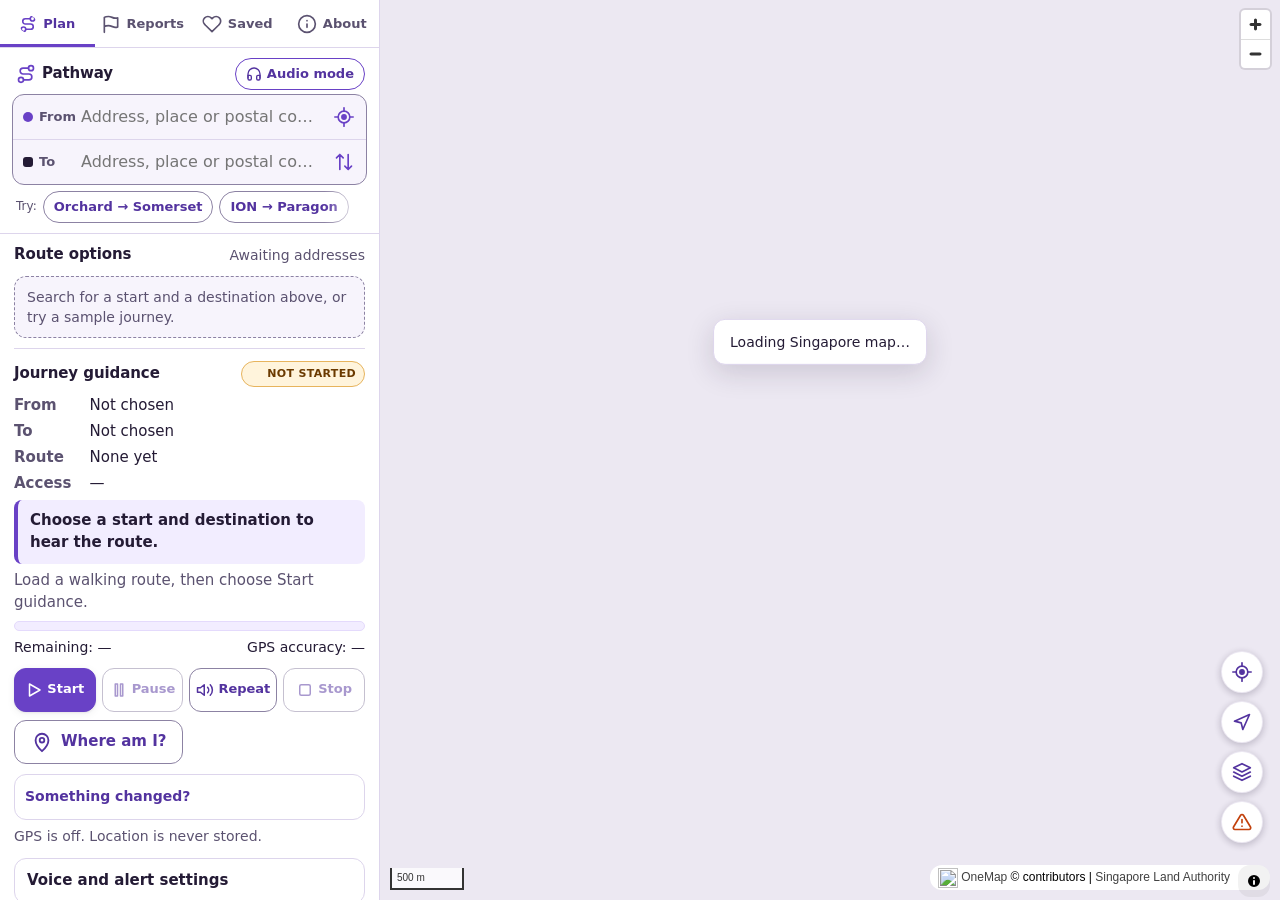
==== commit ff546671: "Phase 3: journey accessibility summary, MRT exits, resilient search and recovery Journey Accessibili" ====
--- a/public/index.html
+++ b/public/index.html
@@ -4,7 +4,7 @@
 <meta charset="utf-8">
 <meta name="viewport" content="width=device-width,initial-scale=1,viewport-fit=cover">
 <meta name="theme-color" content="#6941C6">
-<meta http-equiv="Content-Security-Policy" content="default-src 'self'; script-src 'self' 'wasm-unsafe-eval'; style-src 'self' 'unsafe-inline'; img-src 'self' data: blob: https://tiles.openfreemap.org https://www.onemap.gov.sg; connect-src 'self' https://photon.komoot.io https://valhalla1.openstreetmap.de https://tiles.openfreemap.org https://www.onemap.gov.sg; worker-src 'self' blob:; child-src blob:; font-src 'self'; base-uri 'self'; form-action 'self'">
+<meta http-equiv="Content-Security-Policy" content="default-src 'self'; script-src 'self' 'wasm-unsafe-eval'; style-src 'self' 'unsafe-inline'; img-src 'self' data: blob: https://tiles.openfreemap.org https://www.onemap.gov.sg; connect-src 'self' https://photon.komoot.io https://nominatim.openstreetmap.org https://valhalla1.openstreetmap.de https://tiles.openfreemap.org https://www.onemap.gov.sg; worker-src 'self' blob:; child-src blob:; font-src 'self'; base-uri 'self'; form-action 'self'">
 <meta name="referrer" content="strict-origin-when-cross-origin">
 <meta name="description" content="Pathway: accessibility-first walking routes in Singapore. Compare wheelchair-profile and standard walking routes, with honest information about what is and isn't verified.">
 <title>Pathway — accessible walking routes in Singapore</title>
@@ -115,6 +115,7 @@
 
      <div class="row-between"><h3 class="h3" id="routes-heading">Route options</h3><span class="muted small" id="route-source">Awaiting addresses</span></div>
      <div id="routes" class="routes" role="group" aria-labelledby="routes-heading"></div>
+     <section class="entrances hidden" id="entrances" aria-labelledby="entrances-heading"></section>
      <div class="cta-row">
       <button type="button" id="plan" class="btn primary">Get walking directions</button>
       <button type="button" id="cta-start" class="btn primary hidden"><svg class="icon" aria-hidden="true"><use href="#i-play"/></svg>Start guidance</button>
@@ -129,6 +130,7 @@
        <div><dt>From</dt><dd id="sum-from">Not chosen</dd></div>
        <div><dt>To</dt><dd id="sum-to">Not chosen</dd></div>
        <div><dt>Route</dt><dd id="sum-route">None yet</dd></div>
+       <div><dt>Access</dt><dd id="sum-access">—</dd></div>
       </dl>
       <p class="latest" id="latest-instruction">Choose a start and destination to hear the route.</p>
       <p id="journey-message" class="muted">Start guidance to follow your approximate progress with GPS.</p>
@@ -142,9 +144,21 @@
       </div>
       <div class="btn-row">
        <button type="button" id="where-am-i" class="btn"><svg class="icon" aria-hidden="true"><use href="#i-pin"/></svg>Where am I?</button>
-       <button type="button" id="journey-recalculate" class="btn" disabled><svg class="icon" aria-hidden="true"><use href="#i-refresh"/></svg>Reroute from here</button>
        <button type="button" id="show-map" class="btn audio-only"><svg class="icon" aria-hidden="true"><use href="#i-route"/></svg>Show map</button>
       </div>
+      <details class="recovery" id="recovery">
+       <summary>Something changed?</summary>
+       <p class="small muted">If a lift is out of service, an entrance can’t be used, a path is blocked or you’re unsure where you are. Pathway can suggest other options, but it can’t confirm they’re accessible or safe.</p>
+       <div class="btn-row">
+        <button type="button" id="journey-recalculate" class="btn" disabled><svg class="icon" aria-hidden="true"><use href="#i-refresh"/></svg>Reroute from here</button>
+        <button type="button" id="rec-compare" class="btn">Compare routes</button>
+        <button type="button" id="rec-exit" class="btn hidden">Choose another exit</button>
+        <button type="button" id="rec-report" class="btn">Report a barrier here</button>
+        <button type="button" id="rec-overview" class="btn">Back to overview</button>
+       </div>
+       <h4 class="h4">Avoid a lift, stairs or crossing</h4>
+       <div id="avoid-list"></div>
+      </details>
       <p id="gps-status" class="small muted">GPS is off. Location is never stored.</p>
       <details class="voice-settings" id="voice-settings">
        <summary>Voice and alert settings</summary>
@@ -251,7 +265,7 @@
    <div class="field"><label for="where">Where is it?</label><input id="where" required minlength="3" maxlength="120" placeholder="e.g. Lift at Exit B, Orchard MRT" autocomplete="off"></div>
    <div class="field"><label for="report-pin">Map position</label>
     <select id="report-pin"><option value="center">Centre of the map</option><option value="gps">My current GPS position</option><option value="end">My destination</option><option value="start">My starting point</option><option value="none">Don't add a map position</option></select></div>
-   <div class="field"><label for="category">Barrier type</label><select id="category"><option>Lift not working</option><option>Steps / no ramp</option><option>Blocked footpath</option><option>Steep slope</option><option>Uneven pavement</option><option>Crossing difficult</option><option>No shelter</option><option>Other access issue</option></select></div>
+   <div class="field"><label for="category">Barrier type</label><select id="category"><option>Lift not working</option><option>Blocked path</option><option>Unexpected stairs</option><option>Missing or unusable ramp</option><option>Uneven pavement</option><option>Difficult crossing</option><option>Inaccessible entrance</option><option>Missing shelter</option><option>Steep slope</option><option>Other access issue</option></select></div>
    <div class="field"><label for="description">What did you notice?</label><textarea id="description" required minlength="10" maxlength="1000" rows="4" aria-describedby="description-hint description-error"></textarea>
     <p class="small muted" id="description-hint">At least 10 characters.</p><p class="field-error hidden" id="description-error"></p></div>
    <div class="btn-row end"><button type="button" class="btn" id="cancel-report">Cancel</button><button type="submit" class="btn primary" id="submit-report">Save demo report</button></div>
@@ -265,6 +279,7 @@
 
 <script src="providers.js" defer></script>
 <script src="audio.js" defer></script>
+<script src="access.js" defer></script>
 <script src="app.js" defer></script>
 </body>
 </html>
--- a/public/styles.css
+++ b/public/styles.css
@@ -396,3 +396,39 @@
 @media (min-width:900px){ .app.audio-mode .tabbar{order:-1;position:sticky;top:0} }
 .vision details summary{min-height:var(--tap);display:flex;align-items:center;gap:var(--space-2);flex-wrap:wrap;font-weight:var(--weight-semibold);font-size:var(--text-md);cursor:pointer}
 .vision ul{margin:var(--space-2) 0}
+
+/* ============================== 7. Journey Accessibility Summary, exits, recovery ============================== */
+.route-item{display:grid;gap:4px}
+.achips{display:flex;flex-wrap:wrap;gap:4px;margin-top:6px}
+.achip{display:inline-flex;align-items:center;gap:4px;font-size:.75rem;line-height:1.3;padding:2px 8px;border-radius:var(--radius-pill);border:1px solid var(--color-border-strong);background:var(--color-surface);color:var(--color-text)}
+.achip.c-community::before,.conf.c-community .ci{content:"";display:inline-block;width:9px;height:9px;border-radius:50%;border:1.5px solid var(--color-text-brand);background:linear-gradient(90deg,var(--color-text-brand) 50%,transparent 50%);flex:none}
+.achip.c-verified::before{content:"✓" / "";color:var(--color-text-brand);font-weight:800}
+.achip.c-report{border-color:var(--map-report)} .achip.c-report::before{content:"⚑" / "";color:var(--map-report)}
+.achip.flag{background:var(--color-warning-bg);border-color:var(--color-warning-border);color:var(--color-warning-text)}
+.achip.loading{border-style:dashed;color:var(--color-text-muted)}
+.tradeoff{margin:0;padding:0 4px;color:var(--color-text-muted)}
+.conf{display:inline-flex;align-items:center;gap:3px;flex:none;font-size:.6875rem;font-weight:var(--weight-bold);letter-spacing:.01em;padding:1px 6px;border-radius:var(--radius-pill);border:1px solid var(--color-border-strong);background:var(--color-surface);color:var(--color-text-muted);white-space:nowrap}
+.conf.c-verified{border-color:var(--color-brand);color:var(--color-text-brand);background:var(--color-brand-soft)}
+.conf.c-community{border-color:var(--color-brand);color:var(--color-text-brand)}
+.conf.c-report{border-color:var(--map-report);color:var(--warn-ink,var(--color-warning-text))}
+.conf.c-unknown{border-style:dashed}
+.access-details,.conf-legend,.recovery,.more-exits{border:1px solid var(--color-border);border-radius:var(--radius-md);padding:0 10px;background:var(--color-surface)}
+.access-details > summary,.conf-legend > summary,.recovery > summary,.more-exits > summary{min-height:40px;display:flex;align-items:center;font-weight:var(--weight-semibold);font-size:.8125rem;color:var(--color-text-brand);cursor:pointer}
+.recovery > summary{min-height:var(--tap);font-size:.875rem}
+.access-list{list-style:none;margin:0 0 6px;padding:0;display:grid;gap:6px}
+.access-list li{display:grid;grid-template-columns:auto 1fr;gap:8px;align-items:start;font-size:.8125rem;line-height:1.4}
+.access-details .source{margin:4px 0 8px}
+.access-details .btn{margin-bottom:10px;min-height:40px;font-size:.8125rem}
+.conf-legend ul{margin:0 0 8px;padding-left:0;list-style:none} .conf-legend li{margin:4px 0;font-size:.8125rem}
+.entrances .exit-group{margin-top:8px} .exit-title{margin:0;font-size:.8125rem}
+.entrances .chip small{color:var(--color-text-muted);font-size:.6875rem}
+.entrances .chip[aria-pressed=true] small{color:var(--purple-100)}
+.more-exits{margin-top:6px}
+.recovery{margin-top:10px} .recovery .btn-row{margin:6px 0 8px} .recovery .btn{min-height:40px;font-size:.8125rem}
+.h4{font-size:.8125rem;margin:6px 0 2px}
+#avoid-list .chips{margin-bottom:10px}
+.opt-tag{display:inline-block;margin-top:2px;font-size:.6875rem;font-weight:var(--weight-bold);color:var(--color-text-brand);border:1px solid var(--color-brand);border-radius:var(--radius-pill);padding:0 6px}
+.opt-tag.warn{color:var(--color-warning-text);border-color:var(--color-warning-border);background:var(--color-warning-bg)}
+/* WCAG 2.2 2.4.11: sticky bars in audio mode must never cover a focused or scrolled-to control */
+.app.audio-mode{scroll-padding-bottom:76px}
+@media (min-width:900px){ .app.audio-mode{scroll-padding-top:76px;scroll-padding-bottom:16px} }
